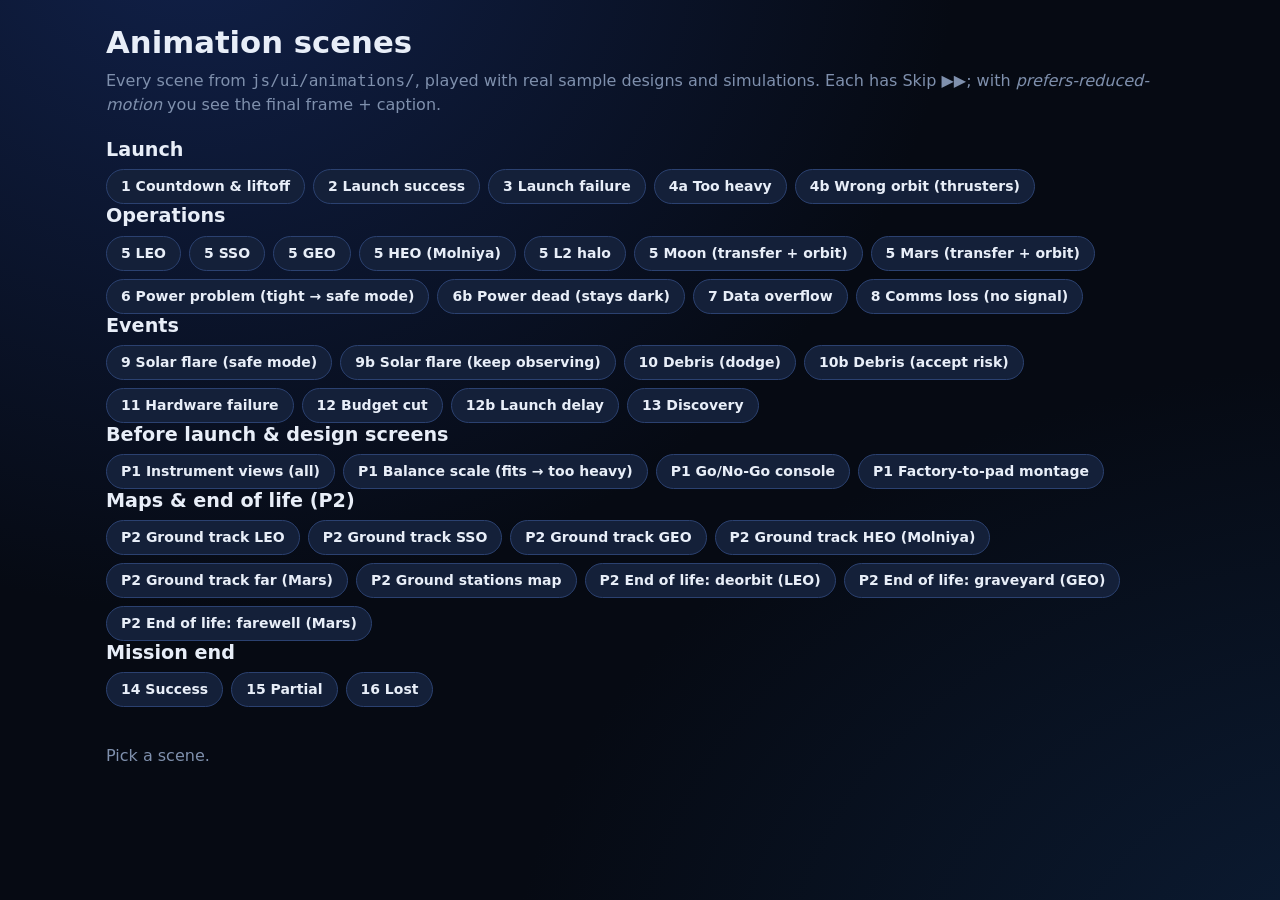
==== animations.html @ 1d35eaa7 "Initial commit: Mission Control — space mission design game Co-Authored-By: Claude Opus 5.5 (1M cont" ====
<!doctype html>
<html lang="en">
<head>
  <meta charset="utf-8">
  <meta name="viewport" content="width=device-width, initial-scale=1">
  <title>Animation Scenes</title>
  <meta name="description" content="Debug page: play every Mission Control animation scene in isolation.">
  <link rel="stylesheet" href="css/main.css">
  <link rel="stylesheet" href="css/components.css">
  <link rel="stylesheet" href="css/animations.css">
  <!-- modulepreload:start (all JS modules — parallel fetch; keep in sync when adding modules) -->
  <link rel="modulepreload" href="js/data/bundles.js">
  <link rel="modulepreload" href="js/data/components.js">
  <link rel="modulepreload" href="js/data/events.js">
  <link rel="modulepreload" href="js/data/glossary.js">
  <link rel="modulepreload" href="js/data/groundStations.js">
  <link rel="modulepreload" href="js/data/instruments.js">
  <link rel="modulepreload" href="js/data/launchers.js">
  <link rel="modulepreload" href="js/data/orbits.js">
  <link rel="modulepreload" href="js/data/realMissions.js">
  <link rel="modulepreload" href="js/data/roles.js">
  <link rel="modulepreload" href="js/data/scenarios.js">
  <link rel="modulepreload" href="js/engine/achievements.js">
  <link rel="modulepreload" href="js/engine/advisor.js">
  <link rel="modulepreload" href="js/engine/attempt.js">
  <link rel="modulepreload" href="js/engine/costs.js">
  <link rel="modulepreload" href="js/engine/explain.js">
  <link rel="modulepreload" href="js/engine/goals.js">
  <link rel="modulepreload" href="js/engine/matching.js">
  <link rel="modulepreload" href="js/engine/objectives.js">
  <link rel="modulepreload" href="js/engine/outcome.js">
  <link rel="modulepreload" href="js/engine/resources.js">
  <link rel="modulepreload" href="js/engine/roleGoals.js">
  <link rel="modulepreload" href="js/engine/scoring.js">
  <link rel="modulepreload" href="js/engine/simulation.js">
  <link rel="modulepreload" href="js/engine/validation.js">
  <link rel="modulepreload" href="js/main.js">
  <link rel="modulepreload" href="js/state/actions.js">
  <link rel="modulepreload" href="js/state/initialState.js">
  <link rel="modulepreload" href="js/state/reducer.js">
  <link rel="modulepreload" href="js/state/store.js">
  <link rel="modulepreload" href="js/ui/animations/balanceScale.js">
  <link rel="modulepreload" href="js/ui/animations/cardFlip.js">
  <link rel="modulepreload" href="js/ui/animations/core.js">
  <link rel="modulepreload" href="js/ui/animations/countdown.js">
  <link rel="modulepreload" href="js/ui/animations/debris.js">
  <link rel="modulepreload" href="js/ui/animations/discovery.js">
  <link rel="modulepreload" href="js/ui/animations/endOfLife.js">
  <link rel="modulepreload" href="js/ui/animations/goConsole.js">
  <link rel="modulepreload" href="js/ui/animations/groundTrack.js">
  <link rel="modulepreload" href="js/ui/animations/hardwareFailure.js">
  <link rel="modulepreload" href="js/ui/animations/index.js">
  <link rel="modulepreload" href="js/ui/animations/instrumentView.js">
  <link rel="modulepreload" href="js/ui/animations/launchFailure.js">
  <link rel="modulepreload" href="js/ui/animations/launchSuccess.js">
  <link rel="modulepreload" href="js/ui/animations/missionLost.js">
  <link rel="modulepreload" href="js/ui/animations/missionPartial.js">
  <link rel="modulepreload" href="js/ui/animations/missionSuccess.js">
  <link rel="modulepreload" href="js/ui/animations/montage.js">
  <link rel="modulepreload" href="js/ui/animations/orbitView.js">
  <link rel="modulepreload" href="js/ui/animations/patch.js">
  <link rel="modulepreload" href="js/ui/animations/solarFlare.js">
  <link rel="modulepreload" href="js/ui/animations/tooHeavy.js">
  <link rel="modulepreload" href="js/ui/card.js">
  <link rel="modulepreload" href="js/ui/dom.js">
  <link rel="modulepreload" href="js/ui/gallery.js">
  <link rel="modulepreload" href="js/ui/goalStrip.js">
  <link rel="modulepreload" href="js/ui/router.js">
  <link rel="modulepreload" href="js/ui/satellite.js">
  <link rel="modulepreload" href="js/ui/screens/brains.js">
  <link rel="modulepreload" href="js/ui/screens/common.js">
  <link rel="modulepreload" href="js/ui/screens/comms.js">
  <link rel="modulepreload" href="js/ui/screens/finalCheck.js">
  <link rel="modulepreload" href="js/ui/screens/operations.js">
  <link rel="modulepreload" href="js/ui/screens/orbit.js">
  <link rel="modulepreload" href="js/ui/screens/pickMission.js">
  <link rel="modulepreload" href="js/ui/screens/power.js">
  <link rel="modulepreload" href="js/ui/screens/results.js">
  <link rel="modulepreload" href="js/ui/screens/rocket.js">
  <link rel="modulepreload" href="js/ui/screens/science.js">
  <link rel="modulepreload" href="js/ui/screens/size.js">
  <link rel="modulepreload" href="js/ui/screens/start.js">
  <link rel="modulepreload" href="js/ui/sidebar.js">
  <link rel="modulepreload" href="js/ui/sound.js">
  <link rel="modulepreload" href="js/ui/steps.js">
  <link rel="modulepreload" href="js/ui/storage.js">
  <link rel="modulepreload" href="js/ui/tooltip.js">
  <link rel="modulepreload" href="js/ui/view.js">
  <link rel="modulepreload" href="js/utils/format.js">
  <link rel="modulepreload" href="js/utils/random.js">
  <link rel="modulepreload" href="js/utils/share.js">
  <!-- modulepreload:end -->
</head>
<body data-screen="animations">
  <div class="anim-debug">
    <header>
      <h1>Animation scenes</h1>
      <p class="muted">Every scene from <code>js/ui/animations/</code>, played with real sample designs and simulations. Each has Skip ▶▶; with <em>prefers-reduced-motion</em> you see the final frame + caption.</p>
    </header>
    <div id="groups"></div>
    <div id="stage"></div>
    <p id="status" class="muted" aria-live="polite">Pick a scene.</p>
  </div>

  <script type="module">
    import { h } from './js/ui/dom.js';
    import { createInitialState } from './js/state/initialState.js';
    import { reducer } from './js/state/reducer.js';
    import * as A from './js/state/actions.js';
    import { runSimulation } from './js/engine/simulation.js';
    import { describeOutcome } from './js/engine/outcome.js';
    import * as S from './js/ui/animations/index.js';
    import { getLauncher } from './js/data/launchers.js';

    // ── Sample designs (built with real actions so the reducer/bundles run)
    const design = (scenario, structure, instruments, orbit, launcher, ground, extra = []) => {
      let st = reducer(createInitialState(), A.setDifficulty('easy'));
      st = [A.selectScenario(scenario), A.selectComponent('structure', structure), A.selectPowerPack('small'),
        A.selectComponent('comms', 'com_xband'), A.selectGround(ground), A.selectOrbit(orbit), A.selectLauncher(launcher),
        ...instruments.map(A.addInstrument), ...extra].reduce(reducer, st);
      return st;
    };
    const wildfire = design('wildfire', 'str_compact', ['ins_thermal', 'ins_camera'], 'sso', 'lv_sparrow', 'gs_global');
    const overflow = design('wildfire', 'str_compact', ['ins_thermal', 'ins_camera', 'ins_hires'], 'sso', 'lv_sparrow', 'gs_single', [A.selectPowerPack('medium')]);
    const powerTight = design('wildfire', 'str_compact', ['ins_thermal', 'ins_camera', 'ins_hires'], 'sso', 'lv_sparrow', 'gs_global');
    const powerDead = design('wildfire', 'str_compact', ['ins_thermal', 'ins_camera', 'ins_sar'], 'sso', 'lv_kestrel', 'gs_global');
    const marsBad = design('mars_orbiter', 'str_honeycomb', ['ins_spectrometer'], 'mars', 'lv_leviathan', 'gs_dsn', [A.selectPowerPack('large')]);
    const marsGood = design('mars_orbiter', 'str_honeycomb', ['ins_spectrometer', 'ins_camera'], 'mars', 'lv_leviathan', 'gs_dsn', [A.selectPowerPack('large'), A.selectComponent('comms', 'com_hga')]);
    const lunar = design('lunar_relay', 'str_honeycomb', ['ins_relay'], 'lunar', 'lv_kestrel', 'gs_dsn', [A.selectPowerPack('medium'), A.selectComponent('comms', 'com_hga')]);
    const orbitDesign = (o, l = 'lv_leviathan', g = 'gs_dsn') => design('sandbox', 'str_honeycomb', ['ins_camera'], o, l, g, [A.selectPowerPack('medium'), A.selectComponent('comms', 'com_hga')]);

    const simOf = (st, want = () => true) => { for (let sd = 1; sd < 3000; sd++) { const r = runSimulation(st, sd, [], { autoChoice: 0 }); if (want(r)) return r; } return runSimulation(st, 1, [], { autoChoice: 0 }); };
    const heavy = reducer(wildfire, A.selectLauncher('lv_rideshare'));
    const heavySim = simOf(heavy, (r) => r.outcome === 'too_heavy');
    const failSim = simOf(wildfire, (r) => r.outcome === 'launch_failure');
    const stage = document.getElementById('stage');
    const status = document.getElementById('status');
    const launcherOf = (st) => getLauncher(st.design.launcherId);
    const orbitScene = (st, label) => async () => {
      const sim = simOf(st, (r) => r.reachedOrbit);
      stage.__orbitView = null;
      await S.orbitView(stage, { state: st, sim, toMonth: Math.min(sim.summary.monthsOperated, 18) });
      return label;
    };
    const ev = (scene, extra = {}) => async () => {
      await S.orbitView(stage, { state: wildfire, sim: simOf(wildfire, (r) => r.reachedOrbit), toMonth: 0 });
      const v = S.getOrbitView(stage);
      const p = v.satPos();
      await scene(v.overlay, { x: p.x, y: p.y, state: wildfire, phase: 'intro', ...extra });
      await scene(v.overlay, { x: p.x, y: p.y, state: wildfire, phase: 'outcome', choiceIndex: extra.choiceIndex ?? 0, caption: extra.caption ?? 'Outcome caption from the chosen option.', ...extra });
    };

    const GROUPS = {
      'Launch': {
        '1 Countdown & liftoff': () => S.countdown(stage, { launcher: launcherOf(wildfire), caption: 'Liftoff!', hold: true }),
        '2 Launch success': () => S.launchSuccess(stage, { state: wildfire, caption: '✓ In orbit! The Small rocket delivered your satellite.' }),
        '3 Launch failure': () => S.launchFailure(stage, { launcher: launcherOf(wildfire), caption: describeOutcome(wildfire, failSim).caption, hold: [{ label: '🔁 Try again', value: 'retry' }, { label: 'See results', value: 'results', primary: false }] }),
        '4a Too heavy': () => S.tooHeavy(stage, { launcher: launcherOf(heavy), reason: 'too_heavy', caption: describeOutcome(heavy, heavySim).caption }),
        '4b Wrong orbit (thrusters)': () => S.tooHeavy(stage, { launcher: launcherOf(lunar), reason: 'wrong_orbit', caption: 'Your thrusters could only push 150 m/s, but around the Moon needs 1,000 m/s.' }),
      },
      'Operations': {
        '5 LEO': orbitScene(orbitDesign('leo', 'lv_sparrow', 'gs_global')),
        '5 SSO': orbitScene(wildfire),
        '5 GEO': orbitScene(orbitDesign('geo', 'lv_kestrel', 'gs_single')),
        '5 HEO (Molniya)': orbitScene(orbitDesign('heo', 'lv_kestrel', 'gs_single')),
        '5 L2 halo': orbitScene(orbitDesign('l2')),
        '5 Moon (transfer + orbit)': orbitScene(lunar),
        '5 Mars (transfer + orbit)': orbitScene(marsGood),
        '6 Power problem (tight → safe mode)': orbitScene(powerTight),
        '6b Power dead (stays dark)': async () => { const sim = simOf(powerDead, (r) => r.reachedOrbit); stage.__orbitView = null; await S.orbitView(stage, { state: powerDead, sim, toMonth: 1 }); },
        '7 Data overflow': orbitScene(overflow),
        '8 Comms loss (no signal)': async () => { const sim = simOf(marsBad, (r) => r.reachedOrbit); stage.__orbitView = null; await S.orbitView(stage, { state: marsBad, sim, toMonth: 1 }); },
      },
      'Events': {
        '9 Solar flare (safe mode)': ev(S.solarFlare, { choiceIndex: 0 }),
        '9b Solar flare (keep observing)': ev(S.solarFlare, { choiceIndex: 1 }),
        '10 Debris (dodge)': ev(S.debris, { choiceIndex: 0 }),
        '10b Debris (accept risk)': ev(S.debris, { choiceIndex: 1 }),
        '11 Hardware failure': ev(S.hardwareFailure, { itemId: 'ins_thermal', choiceIndex: 0 }),
        '12 Budget cut': ev(S.EVENT_SCENES.budget_cut, { front: 'The agency cut your budget.', back: '−10% science' }),
        '12b Launch delay': ev(S.EVENT_SCENES.launch_delay, { front: 'A sensor shows a strange reading.', back: '+3 mo delay · +$5M cost' }),
        '13 Discovery': ev(S.discovery, { bonus: '+25% science' }),
      },
      'Before launch & design screens': {
        'P1 Instrument views (all)': async () => {
          for (const id of ['ins_cubecam', 'ins_camera', 'ins_hires', 'ins_thermal', 'ins_sar', 'ins_spectrometer', 'ins_gamma', 'ins_magnetometer', 'ins_uv_telescope', 'ins_ir_telescope', 'ins_relay']) {
            await S.instrumentView(stage, { instrumentId: id, label: id });
          }
        },
        'P1 Balance scale (fits → too heavy)': async () => {
          await S.balanceScale(stage, { massKg: 188, capacityKg: 400, fromAngle: 0, rocketName: 'Small rocket' });
          await S.balanceScale(stage, { massKg: 188, capacityKg: 20, fromAngle: -9, rocketName: 'Ride-share seat' });
        },
        'P1 Go/No-Go console': () => S.goConsole(stage, { roles: [
          { icon: '★', name: 'Mission Director', who: 'Ada', vote: 'go' }, { icon: '⚙', name: 'Systems Engineer', who: 'Ben', vote: 'go' },
          { icon: '✦', name: 'Lead Scientist', who: 'Cy', vote: 'nogo', reason: 'Not enough science' }, { icon: '↗', name: 'Flight Dynamics', who: 'Dee', vote: 'go' }], caption: 'Not everyone agreed — the majority said GO.' }),
        'P1 Factory-to-pad montage': () => S.montage(stage, { state: wildfire, devMonths: 20 }),
      },
      'Maps & end of life (P2)': {
        'P2 Ground track LEO': () => S.groundTrack(stage, { orbitId: 'leo' }),
        'P2 Ground track SSO': () => S.groundTrack(stage, { orbitId: 'sso' }),
        'P2 Ground track GEO': () => S.groundTrack(stage, { orbitId: 'geo', groundId: 'gs_single' }),
        'P2 Ground track HEO (Molniya)': () => S.groundTrack(stage, { orbitId: 'heo' }),
        'P2 Ground track far (Mars)': () => S.groundTrack(stage, { orbitId: 'mars' }),
        'P2 Ground stations map': () => S.groundTrack(stage, { orbitId: 'sso', groundId: 'gs_global', mode: 'stations' }),
        'P2 End of life: deorbit (LEO)': () => S.endOfLife(stage, { orbitId: 'leo' }),
        'P2 End of life: graveyard (GEO)': () => S.endOfLife(stage, { orbitId: 'geo' }),
        'P2 End of life: farewell (Mars)': () => S.endOfLife(stage, { orbitId: 'mars' }),
      },
      'Mission end': {
        '14 Success': () => S.missionSuccess(stage, { name: 'Wildfire Watch', team: 'Team Rocket', orbitId: 'sso', grade: 'A', caption: 'Mission accomplished! Every goal was met.' }),
        '15 Partial': () => S.missionPartial(stage, { name: 'Red Planet Orbiter', team: 'Solo', orbitId: 'mars', grade: 'C', missed: ['Science target', 'On budget'], caption: 'Your satellite worked, but missed: science target, on budget.' }),
        '16 Lost': () => S.missionLost(stage, { state: marsBad, cause: 'comms', caption: describeOutcome(marsBad, simOf(marsBad, (r) => r.outcome === 'lost')).caption, tip: 'Far from Earth, use the big dish antenna and the giant deep-space dishes.' }),
      },
    };

    const run = async (name, fn) => {
      status.textContent = `Playing: ${name}…`;
      const v = await fn();
      status.textContent = `Done: ${name}${typeof v === 'string' && v !== 'done' ? ` (${v})` : ''}`;
    };
    document.getElementById('groups').replaceChildren(...Object.entries(GROUPS).map(([g, scenes]) => h('section', {}, [
      h('h2', {}, g),
      h('div', { class: 'anim-debug-buttons' }, Object.entries(scenes).map(([name, fn]) => h('button', { class: 'btn btn-small', type: 'button', 'data-demo': name, onClick: () => run(name, fn) }, name))),
    ])));
    window.__DEMOS = Object.assign({}, ...Object.values(GROUPS));
    window.__runDemo = (name) => run(name, window.__DEMOS[name]);
  </script>
</body>
</html>
---- css/main.css ----
/* Variables, base typography, page layout and theme.
   Colour has meaning only: green OK, amber tight, red over; one accent (blue) for selection. */

:root {
  color-scheme: dark;
  --bg: #060a13;
  --bg-2: #0b1220;
  --panel: #0f182a;
  --panel-2: #142039;
  --line: #1c2a45;
  --line-strong: #2b4170;
  --text: #e8eef8;
  --text-2: #b9c6dc;
  --muted: #7f90ad;
  --accent: #4aa8ff;
  --accent-2: #8fd0ff;
  --accent-bg: #10264a;
  --ok: #3ddc84;
  --caution: #f5b83f;
  --danger: #ff5c5c;
  --focus: #ffd166;

  --radius: 16px;
  --radius-sm: 10px;
  --gap: 20px;
  --sidebar: 340px;
  --font: system-ui, -apple-system, "Segoe UI", Roboto, "Helvetica Neue", Arial, sans-serif;
  --mono: ui-monospace, SFMono-Regular, Menlo, Consolas, monospace; /* debug pages only */
}

* { box-sizing: border-box; }
html { font-size: 16px; }
@media (min-width: 1700px) { html { font-size: 17px; } } /* projector-friendly */

body {
  margin: 0;
  background:
    radial-gradient(ellipse at 15% -10%, #11214a 0%, transparent 50%),
    radial-gradient(ellipse at 110% 110%, #0c1d36 0%, transparent 45%),
    var(--bg);
  background-attachment: fixed;
  color: var(--text);
  font-family: var(--font);
  font-size: 1rem;
  line-height: 1.5;
  min-height: 100vh;
}

h1, h2, h3 { margin: 0 0 .5rem; line-height: 1.2; }
h1 { font-size: clamp(1.6rem, 2.4vw, 2rem); font-weight: 750; }   /* question: 28–32px */
h2 { font-size: 1.2rem; font-weight: 700; }
p { margin: .35rem 0; }
a { color: var(--accent-2); }

.muted { color: var(--muted); }
.small { font-size: .875rem; }
.ok-text { color: var(--ok); }
.error-text { color: var(--danger); }

:focus-visible { outline: 3px solid var(--focus); outline-offset: 2px; border-radius: 6px; }

/* ── Top bar ─────────────────────────────────────────────── */
.topbar {
  display: flex; align-items: center; justify-content: space-between; gap: var(--gap);
  padding: 10px 24px;
  border-bottom: 1px solid var(--line);
}
.brand { display: flex; align-items: center; gap: 10px; background: none; border: 0; color: var(--text); cursor: pointer; font: inherit; padding: 4px; }
.brand-name { font-weight: 800; letter-spacing: .14em; text-transform: uppercase; font-size: .95rem; }
.header-actions { display: flex; align-items: center; gap: 12px; }

/* ── Goal strip + step list ──────────────────────────────── */
.goal-strip, .step-list { max-width: 1440px; margin: 0 auto; padding: 0 24px; }
.goal-strip { padding-top: 16px; }
body.no-chrome .goal-strip, body.no-chrome .step-list { display: none; }

/* ── Layout ──────────────────────────────────────────────── */
.layout {
  display: grid;
  grid-template-columns: minmax(0, 1fr) var(--sidebar);
  gap: calc(var(--gap) * 1.5);
  padding: var(--gap) 24px 60px;
  max-width: 1440px;
  margin: 0 auto;
}
.main { min-width: 0; }
.sidebar { position: sticky; top: 16px; align-self: start; display: flex; flex-direction: column; gap: 14px; }
body.no-sidebar .layout { grid-template-columns: minmax(0, 1fr); }
body.no-sidebar .sidebar { display: none; }

@media (max-width: 1000px) {
  .layout { grid-template-columns: minmax(0, 1fr); padding: 12px 16px 60px; }
  .sidebar { position: static; order: -1; }
  .goal-strip, .step-list { padding: 0 16px; }
  .topbar { padding: 10px 16px; }
}

.screen { display: flex; flex-direction: column; gap: 18px; }
---- css/components.css ----
/* Components: buttons, choice cards, meters, goal strip, steps, sidebar gauges, advisor,
   satellite SVG, popovers, modals, final check, operations/results. */

/* ── Buttons & inputs ────────────────────────────────────── */
.btn {
  font: inherit; font-weight: 600; color: var(--text);
  background: var(--panel-2); border: 1px solid var(--line-strong); border-radius: 999px;
  padding: 9px 18px; cursor: pointer; transition: background .15s, border-color .15s, transform .1s;
}
.btn:hover:not(:disabled) { background: #1b2b4c; border-color: var(--accent); }
.btn:active:not(:disabled) { transform: translateY(1px); }
.btn:disabled { opacity: .4; cursor: not-allowed; }
.btn-primary { background: var(--accent); border-color: var(--accent); color: #04142a; }
.btn-primary:hover:not(:disabled) { background: var(--accent-2); }
.btn-ghost { background: transparent; border-color: transparent; color: var(--text-2); }
.btn-ghost:hover:not(:disabled) { background: var(--panel-2); }
.btn-big { font-size: 1.1rem; padding: 14px 28px; }
.btn-small { font-size: .875rem; padding: 6px 14px; }
.btn-active { border-color: var(--accent); background: var(--accent-bg); }
.btn-go { background: var(--ok); color: #03140a; border-color: var(--ok); }
.btn-nogo { background: var(--danger); color: #1a0303; border-color: var(--danger); }
.btn-launch {
  font: inherit; font-size: 1.6rem; font-weight: 800; letter-spacing: .06em;
  padding: 18px 56px; border-radius: 999px; border: 0; cursor: pointer;
  color: #1b0d00; background: linear-gradient(180deg, #ffd166, #ff9f43);
  box-shadow: 0 8px 30px rgba(255, 159, 67, .35);
}
.btn-launch:disabled { filter: grayscale(1); opacity: .45; cursor: not-allowed; box-shadow: none; }
.button-row { display: flex; gap: 10px; flex-wrap: wrap; align-items: center; }
.pill { font-size: .8rem; padding: 3px 10px; border-radius: 999px; background: var(--panel-2); color: var(--text-2); }

.input {
  font: inherit; color: var(--text); background: var(--bg-2);
  border: 1px solid var(--line-strong); border-radius: var(--radius-sm); padding: 9px 12px;
}

.segmented { display: inline-flex; background: var(--panel); border-radius: 999px; padding: 4px; gap: 4px; }
.seg { position: relative; cursor: pointer; }
.seg input { position: absolute; opacity: 0; inset: 0; cursor: pointer; }
.seg span { display: block; padding: 8px 20px; border-radius: 999px; color: var(--text-2); font-weight: 600; }
.seg.active span { background: var(--accent); color: #04142a; }
.seg input:focus-visible + span { outline: 3px solid var(--focus); }

.panel { background: var(--panel); border-radius: var(--radius); padding: 20px; }

/* ── Question header ─────────────────────────────────────── */
.question-phase { color: var(--muted); font-size: .85rem; text-transform: uppercase; letter-spacing: .08em; margin-bottom: 4px; }
.owner-badge { display: inline-block; margin-top: 6px; padding: 6px 14px; border-radius: 999px; background: #2a2410; color: var(--focus); font-size: .95rem; }
.step-hint { color: var(--text-2); margin: 0; max-width: 70ch; }
.subq { display: flex; align-items: baseline; gap: 12px; flex-wrap: wrap; margin-top: 8px; }
.subq h2 { margin: 0; font-size: 1.3rem; }
.subq-real { color: var(--muted); font-size: .85rem; }

/* ── Choice cards ────────────────────────────────────────── */
.choices { display: grid; grid-template-columns: repeat(auto-fill, minmax(250px, 1fr)); gap: 16px; }
.choices-wide { grid-template-columns: repeat(auto-fill, minmax(280px, 1fr)); }
.choice {
  position: relative; display: flex; flex-direction: column; gap: 10px;
  background: var(--panel); border: 2px solid transparent; border-radius: var(--radius);
  padding: 18px; cursor: pointer;
  transition: border-color .15s, transform .15s, background .15s, box-shadow .15s;
}
.choice:hover { background: #13203a; transform: perspective(800px) rotateX(var(--ty, 0deg)) rotateY(var(--tx, 0deg)) translateY(-2px); }
.choice.selected { border-color: var(--accent); background: var(--accent-bg); box-shadow: 0 0 0 4px rgba(74, 168, 255, .12); }
.choice.disabled { cursor: not-allowed; opacity: .5; transform: none; background: var(--panel); }
.choice.warn { border-color: rgba(255, 92, 92, .6); }
.choice-art { margin: -4px -4px 0; }
.choice-art svg { width: 100%; height: auto; max-height: 130px; display: block; }
.choice-head { display: flex; align-items: flex-start; gap: 12px; }
.choice-icon { font-size: 2rem; line-height: 1; }
.choice-titles { flex: 1; min-width: 0; }
.choice-title { font-size: 1.25rem; font-weight: 700; line-height: 1.25; }
.choice-real { color: var(--muted); font-size: .8rem; margin-top: 2px; }
.choice-check { width: 28px; height: 28px; border-radius: 50%; background: var(--accent); color: #04142a; display: grid; place-items: center; font-weight: 800; flex: none; }
.choice-one { margin: 0; color: var(--text-2); font-size: 1rem; }
.choice-foot { display: flex; justify-content: space-between; align-items: flex-start; gap: 8px; margin-top: auto; }
.choice-details summary { cursor: pointer; color: var(--muted); font-size: .85rem; list-style: none; }
.choice-details summary::before { content: "▸ "; }
.choice-details[open] summary::before { content: "▾ "; }
.choice-details dl { margin: 6px 0 0; font-size: .85rem; display: grid; gap: 2px; }
.choice-details dl div { display: flex; justify-content: space-between; gap: 12px; }
.choice-details dt { color: var(--muted); }
.choice-details dd { margin: 0; text-align: right; }
.delta { font-size: .8rem; color: var(--accent-2); opacity: 0; transition: opacity .15s; min-height: 1.2em; }
.choice:hover .delta, .choice:focus-within .delta, .choice:focus .delta { opacity: 1; }

.meters { display: flex; flex-direction: column; gap: 3px; }
.meter { display: flex; justify-content: space-between; align-items: center; font-size: .9rem; }
.meter-label { color: var(--text-2); }
.meter-dots { letter-spacing: 2px; font-size: .95rem; }
.meter-dots .off { opacity: .2; filter: grayscale(1); }

.badges { display: flex; gap: 6px; flex-wrap: wrap; }
.badge { font-size: .75rem; font-weight: 700; padding: 3px 10px; border-radius: 999px; background: var(--panel-2); color: var(--text-2); }
.badge-neededforyourgoal, .badge-recommended, .badge-starthere, .badge-suitsyourorbit { background: #0f2e1f; color: var(--ok); }
.badge-advanced, .badge-deepspace { background: #24173a; color: #d7a6ff; }
.badge-toosmall, .badge-cantreach { background: #2c0f13; color: var(--danger); }
.badge-cubesat { background: #0f2633; color: var(--accent-2); }

.mini-options { display: flex; gap: 6px; }
.mini { font: inherit; font-weight: 700; padding: 6px 14px; border-radius: 999px; border: 1px solid var(--line-strong); background: transparent; color: var(--text-2); cursor: pointer; }
.mini.active { background: var(--accent); color: #04142a; border-color: var(--accent); }
.mission-meta { display: flex; justify-content: space-between; color: var(--text-2); }
.stars { color: var(--focus); letter-spacing: 2px; }
.group { display: flex; flex-direction: column; gap: 12px; }
.group-title { font-size: 1rem; color: var(--muted); font-weight: 600; cursor: default; }
details.group > summary { cursor: pointer; }

.brief { display: flex; gap: 16px; align-items: flex-start; background: var(--panel); border-radius: var(--radius); padding: 20px; }
.brief-icon { font-size: 2.5rem; }
.brief-text { font-size: 1.1rem; margin-top: 0; }

.weigh-in { display: flex; gap: 16px; align-items: center; background: var(--panel); border-radius: var(--radius); padding: 16px 20px; }
.weigh-icon { font-size: 2rem; }
.weigh-big { font-size: 1.3rem; font-weight: 700; }

/* ── Goal strip ──────────────────────────────────────────── */
.goal-strip > * { margin: 0; }
.goal-strip { display: flex; align-items: center; justify-content: space-between; gap: 16px; flex-wrap: wrap; }
.goal-main { display: flex; align-items: center; gap: 14px; }
.goal-icon { font-size: 2.2rem; }
.goal-label { color: var(--muted); font-size: .8rem; text-transform: uppercase; letter-spacing: .08em; }
.goal-text { font-size: 1.15rem; font-weight: 650; }
.goal-empty { color: var(--muted); padding: 6px 0; }
.goal-chips { list-style: none; display: flex; flex-wrap: wrap; gap: 8px; padding: 0; margin: 0; }
.chip { padding: 6px 14px; border-radius: 999px; background: var(--panel); font-weight: 600; font-size: .95rem; cursor: help; }
.chip-ok { background: #0f2e1f; color: var(--ok); }
.chip-bad { background: #2c0f13; color: var(--danger); }
.chip-todo { color: var(--text-2); }
.chip.pop { animation: pop .45s ease-out; }
@keyframes pop { 0% { transform: scale(1); } 40% { transform: scale(1.18); } 100% { transform: scale(1); } }

/* ── Step list ───────────────────────────────────────────── */
.steps { list-style: none; display: flex; flex-wrap: wrap; gap: 4px; padding: 14px 0 0; margin: 0; }
.step button {
  font: inherit; font-size: .9rem; color: var(--muted); background: transparent; border: 0;
  padding: 6px 12px; border-radius: 999px; cursor: pointer;
}
.step button:hover:not(:disabled) { background: var(--panel); color: var(--text); }
.step button:disabled { opacity: .35; cursor: not-allowed; }
.step.done button { color: var(--text-2); }
.step.done .step-mark { color: var(--ok); }
.step.current button { background: var(--accent); color: #04142a; font-weight: 700; }

.nav-bar { display: flex; justify-content: space-between; align-items: center; gap: 12px; margin-top: 28px; }

/* ── Sidebar: satellite, advisor, gauges, details ────────── */
.sat-frame { background: radial-gradient(circle at 50% 40%, #13254a 0%, var(--panel) 70%); border-radius: var(--radius); padding: 8px 8px 10px; text-align: center; }
.sat-caption { color: var(--muted); font-size: .8rem; }
.satellite { width: 100%; height: auto; max-height: 220px; display: block; }
.sat-body { fill: #c9a227; stroke: #8a6d12; stroke-width: 1; }
.sat-foil { fill: none; stroke: #e8c766; stroke-width: .6; stroke-dasharray: 3 2; }
.sat-unit { stroke: #8a6d12; stroke-width: 1; }
.sat-ghost { fill: none; stroke: var(--line-strong); stroke-width: 2; stroke-dasharray: 5 4; }
.sat-ghost-text { fill: var(--muted); font-size: 24px; font-family: var(--font); }
.sat-cells { fill: #1d4fa0; stroke: #8fc1ff; stroke-width: .8; }
.sat-cells-line { stroke: #6fa4e8; stroke-width: .5; }
.sat-boom { stroke: #9aa7bd; stroke-width: 1.5; }
.sat-box { fill: #8d98ab; stroke: #c3cbd8; stroke-width: .6; }
.sat-rtg { fill: #555e6e; stroke: #9aa7bd; }
.sat-fin { stroke: #9aa7bd; stroke-width: 1.5; }
.sat-dish { fill: #dfe6f0; stroke: #9aa7bd; stroke-width: 1; }
.sat-feed { stroke: #9aa7bd; stroke-width: 1; }
.sat-patch { fill: #dfe6f0; }
.sat-nozzle { fill: #6b7385; stroke: #aab3c2; stroke-width: .6; }
.sat-lens { fill: #0a1830; stroke: #8fd0ff; stroke-width: 1; }
.sat-lens-hot { fill: #3a0a0a; stroke: #ff7b54; stroke-width: 1.2; }
.sat-tube { fill: #d7dde7; stroke: #8d98ab; }
.sat-uv { fill: #b18cff; }
.sat-mirror { fill: #e8c766; stroke: #fff2bf; }
.sat-shield { fill: #b08bd9; opacity: .8; }
.sat-radar { fill: #2d3646; stroke: #8d98ab; }
.sat-rainbow { fill: #ff7bd5; }
.sat-gamma { fill: #f5d33f; }
.satellite .snap { animation: snap .7s ease-out; transform-box: fill-box; transform-origin: center; }
@keyframes snap {
  0% { opacity: 0; transform: scale(.6); filter: drop-shadow(0 0 0 #8fd0ff); }
  50% { opacity: 1; transform: scale(1.06); filter: drop-shadow(0 0 8px #8fd0ff); }
  100% { transform: scale(1); filter: drop-shadow(0 0 0 transparent); }
}

.advisor { display: flex; gap: 12px; padding: 14px 16px; border-radius: var(--radius); background: var(--panel); border-left: 5px solid var(--ok); }
.advisor-tight { border-left-color: var(--caution); }
.advisor-bad { border-left-color: var(--danger); background: #1d0f16; }
.advisor-avatar { font-size: 2rem; line-height: 1; }
.advisor-name { font-size: .75rem; text-transform: uppercase; letter-spacing: .08em; color: var(--muted); }
.advisor-text { margin: 2px 0 8px; font-size: 1rem; }
.advisor.slide { animation: slidein .35s ease-out; }
@keyframes slidein { from { opacity: 0; transform: translateX(16px); } to { opacity: 1; transform: none; } }

.gauges { display: flex; flex-direction: column; gap: 12px; background: var(--panel); border-radius: var(--radius); padding: 16px; }
.gauge-head { display: flex; justify-content: space-between; font-weight: 650; }
.gauge-word { font-size: .85rem; padding: 1px 10px; border-radius: 999px; background: var(--panel-2); color: var(--muted); }
.gauge-ok .gauge-word { background: #0f2e1f; color: var(--ok); }
.gauge-caution .gauge-word { background: #2a2210; color: var(--caution); }
.gauge-over .gauge-word, .gauge-blocked .gauge-word { background: #2c0f13; color: var(--danger); }
.gauge-bar { height: 12px; border-radius: 999px; background: var(--bg-2); overflow: hidden; margin: 6px 0 4px; }
.gauge-fill { height: 100%; width: 0; border-radius: 999px; background: #33476e; transition: width .5s cubic-bezier(.2,.8,.2,1), background .3s; }
.gauge-ok .gauge-fill { background: var(--ok); }
.gauge-caution .gauge-fill { background: var(--caution); }
.gauge-over .gauge-fill, .gauge-blocked .gauge-fill { background: var(--danger); width: 100% !important; }
.gauge-text { color: var(--muted); font-size: .85rem; }
.gauge.shake { animation: shake .5s; }
@keyframes shake { 0%, 100% { transform: none; } 20% { transform: translateX(-6px); } 40% { transform: translateX(6px); } 60% { transform: translateX(-4px); } 80% { transform: translateX(3px); } }

.drawer { background: var(--panel); border-radius: var(--radius); padding: 12px 16px; }
.drawer summary { cursor: pointer; font-weight: 650; color: var(--text-2); }
.details-list { display: grid; grid-template-columns: auto 1fr; gap: 6px 12px; margin: 10px 0 0; font-size: .9rem; }
.details-list dt { color: var(--muted); }
.details-list dd { margin: 0; text-align: right; }
.st-ok { color: var(--ok); } .st-caution { color: var(--caution); } .st-over, .st-blocked { color: var(--danger); }

/* ── Why buttons, glossary terms, popover ────────────────── */
.why-btn {
  font: inherit; font-size: .8rem; font-weight: 600; color: var(--accent-2);
  background: transparent; border: 1px solid #23456f; border-radius: 999px; padding: 3px 12px; cursor: pointer; white-space: nowrap;
}
.why-btn:hover { background: #12294a; }
.term { font: inherit; color: inherit; background: none; border: none; padding: 0; cursor: help; text-decoration: underline dotted var(--accent-2); text-underline-offset: 3px; }
.popover { position: absolute; z-index: 100; background: #0b1424; border: 1px solid var(--accent); border-radius: var(--radius-sm); padding: 12px 14px; box-shadow: 0 10px 30px rgba(0,0,0,.6); font-size: .95rem; }
.popover-title { font-weight: 700; color: var(--accent-2); margin-bottom: 4px; }
.popover p { margin: 4px 0; color: var(--text-2); }

/* ── Start screen & modal ────────────────────────────────── */
.hero { position: relative; overflow: hidden; isolation: isolate; text-align: center; padding: 56px 16px 32px; display: flex; flex-direction: column; align-items: center; gap: 16px; border-radius: var(--radius); --mx: 0; --my: 0; }
.hero > *:not(.hero-sky):not(.hero-earth) { position: relative; z-index: 1; }
.hero-sky { position: absolute; inset: -20px; z-index: 0; }
.sky-layer { position: absolute; inset: 0; width: 100%; height: 100%; fill: #e8eef8; transition: transform .2s ease-out; }
.sky-layer.far { transform: translate(calc(var(--mx) * -8px), calc(var(--my) * -8px)); }
.sky-layer.mid { transform: translate(calc(var(--mx) * -18px), calc(var(--my) * -18px)); }
.sky-layer.near { transform: translate(calc(var(--mx) * -34px), calc(var(--my) * -34px)); }
.hero-earth { position: absolute; z-index: 0; width: 260px; height: 260px; right: -60px; bottom: -90px; opacity: .9; transform: translate(calc(var(--mx) * -12px), calc(var(--my) * -12px)); }
.he-ocean { fill: #1d63c2; }
.he-land { fill: #3f9a5a; animation: spin-land 24s linear infinite; }
@keyframes spin-land { from { transform: translateX(0); } to { transform: translateX(-200px); } }
.he-atmo { fill: none; stroke: #8fd0ff; stroke-width: 3; opacity: .5; }
.hero-title-wrap { position: relative; padding: 18px 0; }
.hero-orbit { position: absolute; left: 50%; top: 50%; width: min(860px, 120%); transform: translate(-50%, -50%); pointer-events: none; overflow: visible; }
.ho-ring { fill: none; stroke: rgba(143, 208, 255, .35); stroke-width: 1.5; stroke-dasharray: 5 6; }
.hero-title { font-size: clamp(2.4rem, 6vw, 4rem); letter-spacing: .04em; margin: 0; }
.hero-tagline { font-size: 1.3rem; color: var(--text-2); margin: 0; }
.hero-buttons { display: flex; gap: 12px; flex-wrap: wrap; justify-content: center; margin: 12px 0; }
.team-panel { max-width: 720px; margin: 0 auto; background: var(--panel); border-radius: var(--radius); padding: 24px; display: flex; flex-direction: column; gap: 12px; align-items: flex-start; }
.player-list { display: flex; flex-direction: column; gap: 8px; width: 100%; }
.player-row { display: grid; grid-template-columns: 1fr 1fr 44px; gap: 8px; }
.role-hints { margin: 4px 0; padding-left: 20px; color: var(--text-2); font-size: .9rem; }
.modal-backdrop { position: fixed; inset: 0; background: rgba(2, 5, 12, .75); display: grid; place-items: center; z-index: 50; padding: 16px; }
.modal { background: var(--panel); border-radius: var(--radius); padding: 28px; max-width: 480px; width: 100%; text-align: center; display: flex; flex-direction: column; gap: 10px; align-items: center; }
.modal-icon { font-size: 3rem; }
.modal-text { font-size: 1.1rem; color: var(--text-2); }
.slide-dots { display: flex; gap: 6px; }
.slide-dots span { width: 8px; height: 8px; border-radius: 50%; background: var(--line-strong); }
.slide-dots span.on { background: var(--accent); }

/* ── Final check ─────────────────────────────────────────── */
.final-grid { display: grid; grid-template-columns: repeat(auto-fit, minmax(300px, 1fr)); gap: 18px; }
.final-sat .satellite { max-height: 260px; }
.goal-list { list-style: none; padding: 0; margin: 12px 0 0; display: flex; flex-direction: column; gap: 6px; }
.goal-ok { color: var(--ok); } .goal-bad { color: var(--danger); } .goal-todo { color: var(--text-2); }
.report { list-style: none; padding: 0; margin: 0; display: flex; flex-direction: column; gap: 10px; }
.report li { display: grid; grid-template-columns: 24px 1fr; gap: 4px 10px; align-items: start; }
.report li .btn { grid-column: 2; justify-self: start; }
.report-bad .report-text { color: #ffb3b3; }
.report-tight .report-text { color: #ffe0a3; }
.report-ok { color: var(--ok); }
.kit-toggle { margin-top: 16px; padding-top: 14px; border-top: 1px solid var(--line); display: flex; flex-direction: column; gap: 8px; align-items: flex-start; }
.votes { display: grid; grid-template-columns: repeat(auto-fill, minmax(180px, 1fr)); gap: 12px; }
.vote { background: var(--panel-2); border-radius: var(--radius-sm); padding: 12px; display: flex; flex-direction: column; gap: 6px; }
.vote-go { box-shadow: inset 4px 0 0 var(--ok); } .vote-nogo { box-shadow: inset 4px 0 0 var(--danger); }
.vote-who { font-weight: 700; }
.launch-box { display: flex; flex-direction: column; align-items: center; gap: 10px; padding: 16px 0; text-align: center; }

/* ── Rocket art ──────────────────────────────────────────── */
.rocket-art .rk-body { fill: #e6ebf3; stroke: #9aa7bd; }
.rocket-art .rk-nose { fill: #ff7b54; }
.rocket-art .rk-stripe { fill: var(--accent); }
.rocket-art .rk-fin { fill: #ff7b54; }
.rocket-art .rk-booster { fill: #c9d1de; stroke: #9aa7bd; }
.rocket-art .rk-ground { stroke: var(--line-strong); stroke-width: 2; }
.rocket-art.wobble { animation: wobble 1s ease-in-out infinite; transform-origin: 50% 100%; }
@keyframes wobble { 0%, 100% { transform: rotate(0); } 25% { transform: rotate(-2.5deg); } 75% { transform: rotate(2.5deg); } }

/* ── Orbit diagrams ──────────────────────────────────────── */
.orbit-detail { display: grid; grid-template-columns: minmax(200px, 320px) 1fr; gap: 16px; align-items: center; }
@media (max-width: 700px) { .orbit-detail { grid-template-columns: 1fr; } }
.orbit-diagram { width: 100%; height: auto; background: #050913; border-radius: var(--radius-sm); }
.svg-earth { fill: #2a7de1; stroke: #7cc0ff; stroke-width: 1; }
.svg-mars { fill: #c1502e; stroke: #f08a5d; stroke-width: 1; }
.svg-moon { fill: #9aa3b2; stroke: #d0d6e0; stroke-width: 1; }
.svg-sun { fill: #ffcf4a; }
.svg-orbit { fill: none; stroke: var(--accent-2); stroke-width: 1.3; stroke-dasharray: 4 3; }
.svg-orbit.faint { stroke: #24395c; }
.svg-transfer { stroke: var(--muted); stroke-dasharray: 2 4; }
.svg-shadow { fill: rgba(0, 0, 0, .55); }
.svg-sunray { stroke: #ffcf4a; stroke-width: 1.5; }
.svg-sat { fill: var(--focus); }
.svg-label { fill: var(--muted); font-size: 9px; font-family: var(--font); }

/* ── Operations & results (until Phase 2/3 replace them) ── */
.bar { position: relative; height: 10px; background: var(--bg-2); border-radius: 999px; overflow: hidden; }
.bar-fill { height: 100%; background: var(--ok); border-radius: 999px; }
.ops-bar { margin: 6px 0 10px; }
.timeline { margin: 0; padding-left: 20px; display: flex; flex-direction: column; gap: 8px; }
.timeline li.log-failure::marker { color: var(--danger); }
.event-card { border: 2px solid var(--caution); background: #1e1a10; }
.event-when { font-size: .85rem; color: var(--caution); text-transform: uppercase; letter-spacing: .08em; }
.btn-choice { border-color: var(--caution); }
.lead { font-size: 1.1rem; color: var(--text-2); }
.card-grid { display: grid; grid-template-columns: repeat(auto-fill, minmax(260px, 1fr)); gap: 14px; }
.card { background: var(--panel-2); border-radius: var(--radius-sm); padding: 14px; display: flex; flex-direction: column; gap: 6px; }
.card-head { display: flex; justify-content: space-between; gap: 8px; }
.card-title { font-weight: 700; }
.card-subtitle { color: var(--muted); font-size: .85rem; }
.card-desc { color: var(--text-2); margin: 0; }
.tag { font-size: .8rem; padding: 2px 8px; border-radius: 999px; margin-left: 4px; background: var(--panel); }
.tag-ok { color: var(--ok); } .tag-plain { color: var(--muted); }
.summary-table { width: 100%; border-collapse: collapse; }
.summary-table th, .summary-table td { text-align: left; padding: 6px 8px; border-bottom: 1px solid var(--line); vertical-align: top; }
.summary-table th { color: var(--muted); font-weight: 500; }
.score-hero { display: flex; align-items: center; gap: 20px; }
.score-total { font-size: 3rem; font-weight: 800; }

@media (prefers-reduced-motion: reduce) {
  *, *::before, *::after { animation-duration: .001ms !important; animation-iteration-count: 1 !important; transition-duration: .001ms !important; }
}

/* ── Results (Phase 3) ───────────────────────────────────── */
.results-hero { display: grid; grid-template-columns: 150px auto 1fr; gap: 20px; align-items: center; background: var(--panel); border-radius: var(--radius); padding: 20px; }
.results-patch { width: 150px; height: 150px; }
.results-grade { font-size: 5rem; font-weight: 900; line-height: 1; width: 120px; height: 120px; display: grid; place-items: center; border-radius: 24px; border: 6px solid var(--ok); color: var(--ok); transform: rotate(-6deg); }
.outcome-partial .results-grade { border-color: var(--caution); color: var(--caution); }
.outcome-lost .results-grade, .outcome-launch_failure .results-grade, .outcome-too_heavy .results-grade, .outcome-wrong_orbit .results-grade { border-color: var(--danger); color: var(--danger); }
.results-title { font-size: 1.6rem; font-weight: 800; }
.results-total { color: var(--text-2); font-weight: 650; }
.results-caption { font-size: 1.1rem; margin: 6px 0 0; }
@media (max-width: 760px) { .results-hero { grid-template-columns: 1fr; justify-items: center; text-align: center; } }
.score-bars { display: flex; flex-direction: column; gap: 14px; }
.score-bar-head { display: flex; justify-content: space-between; }
.fill-ok { background: var(--ok) !important; } .fill-tight { background: var(--caution) !important; } .fill-bad { background: var(--danger) !important; }
.results-grid { display: grid; grid-template-columns: repeat(auto-fit, minmax(300px, 1fr)); gap: 18px; }
.insights { margin: 0; padding-left: 20px; display: flex; flex-direction: column; gap: 8px; }
.insights.good li::marker { color: var(--ok); } .insights.bad li::marker { color: var(--danger); }
.tips ol { margin: 0; padding-left: 22px; display: flex; flex-direction: column; gap: 6px; font-size: 1.05rem; }
.checklist { list-style: none; padding: 0; margin: 0; display: flex; flex-direction: column; gap: 10px; }
.checklist li.ok strong { color: var(--ok); } .checklist li.bad strong { color: #ff9b9b; }
.event-log { margin: 0; padding-left: 22px; display: flex; flex-direction: column; gap: 10px; }
.gallery { display: grid; grid-template-columns: repeat(auto-fill, minmax(150px, 1fr)); gap: 10px; }
.gallery figure { margin: 0; } .gallery svg, .gallery canvas, .gallery img { width: 100%; height: auto; border-radius: var(--radius-sm); display: block; }
.compare td, .compare th { white-space: nowrap; }
.results-actions { display: flex; flex-wrap: wrap; gap: 10px; align-items: center; }
.share-box { flex-basis: 100%; display: flex; flex-direction: column; gap: 4px; }
.share-box .input { width: 100%; }
.print-only { display: none; }

/* ── Leaderboard + votes ─────────────────────────────────── */
.leaderboard { max-width: 720px; margin: 8px auto 0; width: 100%; background: var(--panel); border-radius: var(--radius); padding: 20px; }
.board-tabs { display: flex; flex-wrap: wrap; gap: 6px; margin-bottom: 10px; }
.board-grade { font-weight: 800; }
.vote-reason { color: #ffb3b3; font-style: italic; font-size: .9rem; }
.reason-picker { display: flex; flex-direction: column; gap: 4px; align-items: flex-start; }

/* ── Badges ──────────────────────────────────────────────── */
.badge-grid { display: grid; grid-template-columns: repeat(auto-fill, minmax(170px, 1fr)); gap: 10px; }
.badge-card { background: var(--panel-2); border-radius: var(--radius-sm); padding: 12px; text-align: center; display: flex; flex-direction: column; gap: 4px; }
.badge-card.locked { opacity: .45; filter: grayscale(1); }
.badge-card.new { box-shadow: 0 0 0 2px var(--focus), 0 0 20px rgba(255, 209, 102, .35); animation: pop .6s ease-out; }
.badge-icon { font-size: 2rem; }
.badge-name { font-weight: 800; }
.badge-new { color: var(--focus); }
.badge-row { display: flex; flex-wrap: wrap; gap: 6px; }
.badge-pill { padding: 4px 10px; border-radius: 999px; background: var(--panel-2); font-size: .85rem; }
.badge-pill.locked { opacity: .4; filter: grayscale(1); }
.badge-pill.earned { color: var(--focus); }

/* ── Exploded view (Phase 4 P3 #15) ──────────────────────── */
.satellite .part { transition: transform .6s cubic-bezier(.2, .8, .2, 1); transform-box: view-box; }
.satellite.exploded.go .part { transform: translate(var(--dx), var(--dy)); }
.satellite .part-label { opacity: 0; transition: opacity .4s .35s; pointer-events: none; }
.satellite.exploded.go .part-label { opacity: 1; }
.part-label-main { font: 700 8px var(--font); fill: var(--text); }
.part-leader { stroke: var(--muted); stroke-width: .6; stroke-dasharray: 2 1.5; }
.part-label-real { font: 500 6px var(--font); fill: var(--muted); }
.final-sat { display: flex; flex-direction: column; align-items: center; gap: 8px; }
.final-sat .satellite.exploded { max-height: 340px; }

/* ── Step "warp" transition (Phase 4 P3 #14) ─────────────── */
.screen.warp { animation: warp .38s cubic-bezier(.2, .8, .2, 1); }
/* No opacity: content stays visible even if animations can't run. */
@keyframes warp { from { transform: scale(.985) translateY(10px); filter: blur(3px); } to { transform: none; filter: none; } }
---- css/animations.css ----
/* Animation scenes (js/ui/animations/*). SVG + CSS + requestAnimationFrame.
   Reduced motion is handled in JS (final frame + caption) and by the global rule in components.css. */

.anim-stage {
  position: relative; width: 100%; aspect-ratio: 16 / 9; overflow: hidden;
  background: #02040a; border-radius: var(--radius); isolation: isolate;
}
.anim-overlay-stage { position: absolute; inset: 0; background: transparent; border-radius: 0; aspect-ratio: auto; pointer-events: none; }
.anim-overlay-stage .anim-skip, .anim-overlay-stage .anim-actions button { pointer-events: auto; }
.anim-svg { position: absolute; inset: 0; width: 100%; height: 100%; display: block; }
.anim-html { position: absolute; inset: 0; pointer-events: none; }
.anim-overlay { position: absolute; inset: 0; pointer-events: none; }
.anim-skip {
  position: absolute; top: 12px; right: 12px; z-index: 5;
  font: inherit; font-size: .85rem; font-weight: 700; color: var(--text); cursor: pointer;
  background: rgba(10, 18, 34, .7); border: 1px solid var(--line-strong); border-radius: 999px; padding: 6px 14px;
}
.anim-skip:hover { border-color: var(--accent); }
.anim-skip[hidden] { display: none; }
.anim-caption {
  position: absolute; left: 50%; bottom: 72px; transform: translateX(-50%) translateY(10px); width: min(92%, 680px);
  background: rgba(6, 10, 19, .88); border-radius: var(--radius-sm); padding: 12px 18px; text-align: center;
  font-size: 1.1rem; opacity: 0; transition: opacity .3s, transform .3s; z-index: 4; pointer-events: none;
}
.anim-caption.show { opacity: 1; transform: translateX(-50%); }
.anim-actions { position: absolute; left: 0; right: 0; bottom: 16px; display: flex; justify-content: center; gap: 10px; z-index: 5; flex-wrap: wrap; }
.anim-tip { position: absolute; left: 50%; top: 16px; transform: translateX(-50%); width: min(90%, 620px); background: rgba(42, 36, 16, .9); color: var(--focus); padding: 10px 16px; border-radius: var(--radius-sm); opacity: 0; }

/* Shared scene pieces */
.an-space { fill: #02040a; }
.an-stars circle { fill: #e8eef8; }
.an-ground { fill: #2f3d26; }
.an-pad { fill: #59606d; }
.an-tower { fill: #b0412e; }
.an-tower-line { stroke: #7a2a1d; stroke-width: 2; }
.an-count { font: 800 64px var(--font); fill: #fff; paint-order: stroke; stroke: rgba(0,0,0,.35); stroke-width: 4; }
.an-flame-outer { fill: #ff9a3c; }
.an-flame-inner { fill: #fff1b8; }
.an-smoke circle { fill: #d9dee6; }
.an-earth-limb { fill: #1f5fae; }
.an-atmo { fill: none; stroke: #7cc0ff; stroke-width: 8; opacity: .35; }
.an-burst { fill: none; stroke: var(--ok); stroke-width: 4; }
.an-big-label { font: 800 38px var(--font); fill: var(--ok); }
.an-warn { fill: var(--caution); }
.an-fire { fill: #ff7b2e; } .an-fire-1 { fill: #ffcf4a; } .an-fire-2 { fill: #ff4d1a; }
.an-flash { fill: #fff; }
.an-gauge-frame { fill: rgba(10,18,34,.8); stroke: var(--line-strong); }
.an-fuel { fill: var(--ok); } .an-fuel.low { fill: var(--danger); }
.an-small-label { font: 600 12px var(--font); fill: var(--text-2); }
.an-small-head { font: 700 20px var(--font); fill: var(--text); }
.an-trail { fill: none; stroke: #ff9a3c; stroke-width: 6; stroke-linecap: round; opacity: .7; }
.an-unfold { transform-box: fill-box; transform-origin: center; }

/* Orbit view */
.orbit-wrap { display: flex; flex-direction: column; gap: 10px; }
.an-orbit { fill: none; stroke: var(--accent-2); stroke-width: 1.5; stroke-dasharray: 5 4; opacity: .7; }
.an-transfer { fill: none; stroke: var(--muted); stroke-width: 1.5; stroke-dasharray: 2 6; }
.an-shadow { fill: rgba(0, 0, 0, .55); }
.an-earth { fill: #2a7de1; stroke: #7cc0ff; stroke-width: 1.5; }
.an-night { fill: rgba(0, 0, 0, .45); }
.an-moon { fill: #9aa3b2; stroke: #d0d6e0; }
.an-mars { fill: #c1502e; stroke: #f08a5d; }
.an-sun { fill: #ffcf4a; filter: drop-shadow(0 0 24px #ffb300); }
.an-sunlight line { stroke: #ffcf4a; stroke-width: 2; }
.an-dish circle:first-child { fill: #dfe6f0; }
.an-dish-glow { fill: none; stroke: var(--ok); stroke-width: 2; opacity: 0; }
.an-dish.on .an-dish-glow { opacity: 1; animation: dishpulse .6s infinite; }
@keyframes dishpulse { 50% { opacity: .2; } }
.an-packet { fill: var(--ok); }
.an-packet.lost { fill: var(--danger); }
.an-wave { fill: none; stroke: var(--accent-2); stroke-width: 2; }
.an-sat-label { font: 800 13px var(--font); fill: var(--danger); }
.an-minisat-body { fill: #c9a227; stroke: #8a6d12; }
.an-minisat-panel { fill: #1d4fa0; stroke: #8fc1ff; stroke-width: .6; }
.an-minisat { transition: opacity .3s, filter .3s; }
.an-minisat.dim { opacity: .45; }
.an-minisat.safe { filter: grayscale(1); }
.an-minisat.dead { filter: grayscale(1) brightness(.5); }

.hud { position: absolute; left: 10px; top: 10px; display: grid; gap: 6px; width: min(42%, 230px); z-index: 3; pointer-events: none; }
.hud-item { background: rgba(6, 10, 19, .78); border-radius: 8px; padding: 5px 9px; display: grid; grid-template-columns: 1fr auto; gap: 2px 8px; font-size: .8rem; }
.hud-label { color: var(--text-2); }
.hud-val { text-align: right; font-weight: 700; }
.hud-bar { grid-column: 1 / -1; height: 4px; background: #1a2440; border-radius: 4px; overflow: hidden; }
.hud-fill { height: 100%; background: var(--ok); width: 0; }
.hud-item.tight .hud-fill { background: var(--caution); } .hud-item.bad .hud-fill { background: var(--danger); }
.hud-item.bad .hud-val { color: var(--danger); }
.timeline-bar { display: flex; align-items: center; gap: 12px; flex-wrap: wrap; }
.tl-track { position: relative; flex: 1; min-width: 200px; height: 10px; background: var(--panel); border-radius: 999px; }
.tl-fill { height: 100%; background: var(--accent); border-radius: 999px; width: 0; }
.tl-markers { position: absolute; inset: 0; }
.tl-marker { position: absolute; top: -18px; transform: translateX(-50%); font-size: .9rem; }
.tl-marker.pending { animation: pop .6s infinite; }
.tl-label { color: var(--text-2); font-size: .9rem; min-width: 120px; }
.tl-controls { display: flex; gap: 6px; }

/* Event scenes */
.an-flare-wave { fill: none; stroke: #ff9a3c; stroke-width: 10; }
.an-aurora { fill: none; stroke: #3dffa8; stroke-width: 10; stroke-linecap: round; filter: blur(3px); }
.an-spark { stroke: #ffe066; stroke-width: 2; }
.an-shield { fill: rgba(143, 208, 255, .15); stroke: #8fd0ff; stroke-width: 3; }
.an-hit { fill: rgba(255, 92, 92, .6); }
.an-debris { fill: #8d8478; stroke: #c9c2b8; }
.an-warn-label { font: 800 14px var(--font); fill: var(--caution); }
.an-ghost-sat { fill: none; stroke: var(--accent-2); stroke-dasharray: 3 2; }
.an-puff { fill: #e8eef8; }
.an-zoom-panel { fill: rgba(10, 18, 34, .92); stroke: var(--danger); stroke-width: 2; }
.satellite .part-fail { animation: partfail .45s infinite; }
@keyframes partfail { 50% { filter: drop-shadow(0 0 6px #ff3b3b) brightness(1.6) hue-rotate(-40deg); opacity: .4; } }
.satellite .part-amber { filter: drop-shadow(0 0 6px #f5b83f) sepia(1) saturate(4) hue-rotate(-10deg); }
.satellite .part-ok { filter: drop-shadow(0 0 6px #3ddc84); }
.satellite .part-dim { filter: drop-shadow(0 0 4px #ff3b3b) grayscale(.6); opacity: .6; }
.flip-wrap { position: absolute; inset: 0; display: grid; place-items: center; perspective: 900px; }
.flip-card { position: relative; width: 280px; height: 170px; transform-style: preserve-3d; }
.flip-face { position: absolute; inset: 0; backface-visibility: hidden; border-radius: var(--radius); background: var(--panel-2); border: 2px solid var(--caution); display: flex; flex-direction: column; align-items: center; justify-content: center; gap: 6px; padding: 14px; text-align: center; }
.flip-back { transform: rotateY(180deg); border-color: var(--danger); }
.flip-icon { font-size: 2.2rem; }
.flip-title { font-weight: 800; font-size: 1.2rem; }
.flip-text { color: var(--text-2); font-size: .95rem; }
.an-sparkle { fill: #ffe066; }
.an-bonus { font: 800 22px var(--font); fill: #ffe066; }

/* Mission end */
.patch-rim { fill: #c9a227; stroke: #fff2bf; stroke-width: 3; }
.patch-inner { fill: none; stroke: rgba(255,255,255,.25); stroke-dasharray: 3 4; }
.patch-star { fill: #fff; }
.patch-ring { fill: none; stroke: #ffd166; stroke-width: 2.5; }
.patch-sat { fill: #ffd166; }
.patch-text { font: 800 15px var(--font); fill: #fff2bf; letter-spacing: .12em; }
.patch-team { font-size: 11px; }
.patch-crack { fill: none; stroke: #0a0a0a; stroke-width: 3; }
.patch.tarnish, .patch-cracked.tarnish { filter: grayscale(.7) brightness(.8); transition: filter .6s; }
.an-conf-a { fill: #ffd166; } .an-conf-b { fill: #8fd0ff; }
.an-stamp { fill: rgba(61, 220, 132, .12); stroke: var(--ok); stroke-width: 6; }
.an-stamp-text { font: 900 84px var(--font); fill: var(--ok); }
.an-stamp-dim { fill: var(--caution); }
.an-missed { font: 600 20px var(--font); fill: #ffb3b3; }
.an-cause { font-size: 48px; }

/* Operations screen + event modal */
.ops-root { position: relative; }
.event-modal-backdrop { position: absolute; inset: 0; z-index: 20; display: grid; place-items: center; background: rgba(2, 5, 12, .6); border-radius: var(--radius); padding: 12px; }
.event-modal { background: var(--panel); border: 2px solid var(--caution); border-radius: var(--radius); padding: 20px; max-width: 640px; width: 100%; display: flex; flex-direction: column; gap: 10px; max-height: 100%; overflow: auto; }
.event-desc { font-size: 1.1rem; margin: 0; }
.event-choices { display: grid; grid-template-columns: repeat(auto-fit, minmax(180px, 1fr)); gap: 10px; }
.event-choice { font: inherit; color: var(--text); text-align: left; cursor: pointer; background: var(--panel-2); border: 2px solid var(--line-strong); border-radius: var(--radius-sm); padding: 12px; display: flex; flex-direction: column; gap: 6px; }
.event-choice:hover, .event-choice:focus-visible { border-color: var(--caution); }
.event-choice-label { font-weight: 800; font-size: 1.05rem; }
.event-choice-why { color: var(--text-2); font-size: .9rem; }
.event-effects { display: flex; flex-wrap: wrap; gap: 4px; }
.fx { font-size: .78rem; font-weight: 700; padding: 2px 8px; border-radius: 999px; }
.fx-good { background: #0f2e1f; color: var(--ok); } .fx-bad { background: #2c0f13; color: #ff9b9b; }

/* Debug page */
.anim-debug { max-width: 1100px; margin: 0 auto; padding: 24px 16px; display: flex; flex-direction: column; gap: 16px; }
.anim-debug-buttons { display: flex; flex-wrap: wrap; gap: 8px; }

/* Phase 4 P1 — instrument views + balance scale */
.iv-panel { display: flex; flex-direction: column; gap: 8px; }
.iv-head { display: flex; justify-content: space-between; gap: 8px; flex-wrap: wrap; align-items: baseline; }
.iv-box .anim-stage { aspect-ratio: 16 / 9; max-height: 300px; }
.iv-wrap { position: absolute; inset: 0; }
.iv-canvas { width: 100%; height: 100%; display: block; image-rendering: pixelated; object-fit: cover; }
.iv-scan { position: absolute; left: 0; right: 0; height: 3px; background: #8fd0ff; box-shadow: 0 0 12px #8fd0ff; }
.iv-static .anim-caption, .iv-box .anim-caption { bottom: 10px; font-size: .95rem; padding: 6px 12px; }
.scale-box .anim-stage { aspect-ratio: 16 / 7; background: var(--panel); }
.scale-box .anim-svg { inset: -6% 0 0; }
.bs-beam { fill: #9aa7bd; } .bs-beam.over { fill: var(--danger); }
.bs-pivot { fill: var(--focus); }
.bs-string { stroke: #6b7a94; stroke-width: 2; }
.bs-pan { fill: #3a4a66; } .bs-pan.over { fill: var(--danger); }
.bs-stand { fill: #24324d; }
.bs-label { font-size: 40px; }
.bs-sub { font: 700 20px var(--font); fill: var(--text-2); }
.bs-warn { font: 800 30px var(--font); fill: var(--danger); }

/* Go/No-Go console */
.gc-bg { fill: #050a14; }
.gc-title { font: 800 22px var(--font); fill: var(--text-2); letter-spacing: .12em; }
.gc-lamp { fill: #1a2333; stroke: #34507f; stroke-width: 3; transition: fill .15s; }
.gc-lamp.go { fill: #1fd06b; } .gc-lamp.nogo { fill: #ff4646; }
.gc-glow { fill: none; stroke-width: 10; } .gc-glow.go { stroke: #3ddc84; } .gc-glow.nogo { stroke: #ff5c5c; }
.gc-word { font: 900 22px var(--font); fill: #04140a; }
.gc-role { font: 700 16px var(--font); fill: var(--text); }
.gc-who { font: 500 14px var(--font); fill: var(--muted); }
.gc-reason { font: italic 13px var(--font); fill: #ffb3b3; }
.gc-big { font: 900 44px var(--font); letter-spacing: .08em; }
.gc-big.go { fill: var(--ok); } .gc-big.mixed { fill: var(--caution); }

/* Factory-to-pad montage */
.mt-bg { fill: #0b1426; }
.mt-floor { fill: #1a2438; }
.mt-arm { fill: #f5b83f; }
.mt-table { fill: #59606d; }
.mt-wave { fill: none; stroke: var(--accent-2); stroke-width: 2; opacity: .6; }
.mt-chamber { fill: rgba(143, 208, 255, .12); stroke: #9aa7bd; stroke-width: 4; transition: fill .2s; }
.mt-chamber.cold { fill: rgba(120, 190, 255, .35); } .mt-chamber.hot { fill: rgba(255, 120, 60, .3); }
.mt-truck { fill: #8d98ab; } .mt-cab { fill: #4aa8ff; } .mt-wheel { fill: #222; stroke: #666; stroke-width: 3; }
.mt-crawler { fill: #59606d; }
.mt-stage { font: 800 30px var(--font); fill: var(--text); }
.mt-cal { fill: #f4f6fa; } .mt-cal-top { fill: var(--danger); }
.mt-cal-head { font: 800 13px var(--font); fill: #fff; letter-spacing: .1em; }
.mt-cal-num { font: 900 44px var(--font); fill: #111; }

/* Downlinked pictures in the orbit view */
.downlink { position: absolute; right: 12px; bottom: 12px; width: min(34%, 240px); background: rgba(6, 10, 19, .85); border-radius: 10px; padding: 6px; z-index: 3; pointer-events: none; }
.downlink-label { font-size: .75rem; color: var(--text-2); margin-bottom: 4px; }
.downlink-canvas { width: 100%; height: auto; display: block; border-radius: 6px; image-rendering: pixelated; }
.downlink[hidden] { display: none; }

/* Ground track / stations map */
.map-panel { display: flex; flex-direction: column; gap: 8px; }
.map-box .anim-stage { aspect-ratio: 2 / 1; max-height: 340px; background: #071226; }
.map-box .anim-caption { bottom: 8px; font-size: .9rem; padding: 6px 12px; }
.wm-ocean { fill: #0b2547; }
.wm-land { fill: #2b5b3a; stroke: #3f7a52; stroke-width: 1; }
.wm-grid { stroke: rgba(255, 255, 255, .07); }
.wm-night { fill: rgba(0, 0, 0, .38); }
.wm-track { fill: none; stroke: var(--focus); stroke-width: 2.5; }
.wm-swath { fill: none; stroke: var(--accent-2); stroke-linecap: round; opacity: 0; }
.wm-swath-geo { fill: rgba(143, 208, 255, .35); stroke: var(--accent-2); opacity: 0; }
.wm-sat { fill: var(--focus); stroke: #fff; stroke-width: 2; }
.wm-dish-ring { fill: none; stroke: var(--ok); stroke-width: 3; opacity: .25; }
.wm-dish-dot { fill: #fff; }
.wm-dish.on .wm-dish-ring { opacity: 1; animation: dishpulse .3s infinite; }
.wm-inset { fill: rgba(2, 4, 10, .85); stroke: var(--line-strong); }
.wm-l2 { fill: var(--focus); }
.wm-far-line { stroke: var(--muted); stroke-dasharray: 4 6; }
.wm-inset-text { font: 600 14px var(--font); fill: var(--text-2); }

/* Team reactions + end of life */
.reactions { position: absolute; right: 12px; top: 56px; z-index: 6; display: flex; flex-direction: column; gap: 6px; pointer-events: none; }
.react { display: flex; align-items: center; gap: 6px; background: rgba(6, 10, 19, .8); border-radius: 999px; padding: 3px 10px 3px 4px; animation: pop .4s ease-out; }
.react-face { font-size: 1.5rem; line-height: 1; }
.react-name { font-size: .75rem; color: var(--text-2); }
.an-orbit.graveyard { stroke: #ff9b9b; }
.prelaunch-bg { background: linear-gradient(#123a6b, #0a1a33 70%, #1a2438 70%); display: grid; place-items: end center; }
.prelaunch-pad { font-size: 5rem; margin-bottom: 18%; filter: drop-shadow(0 0 12px rgba(0, 0, 0, .6)); }
.ops-root { min-height: 200px; }
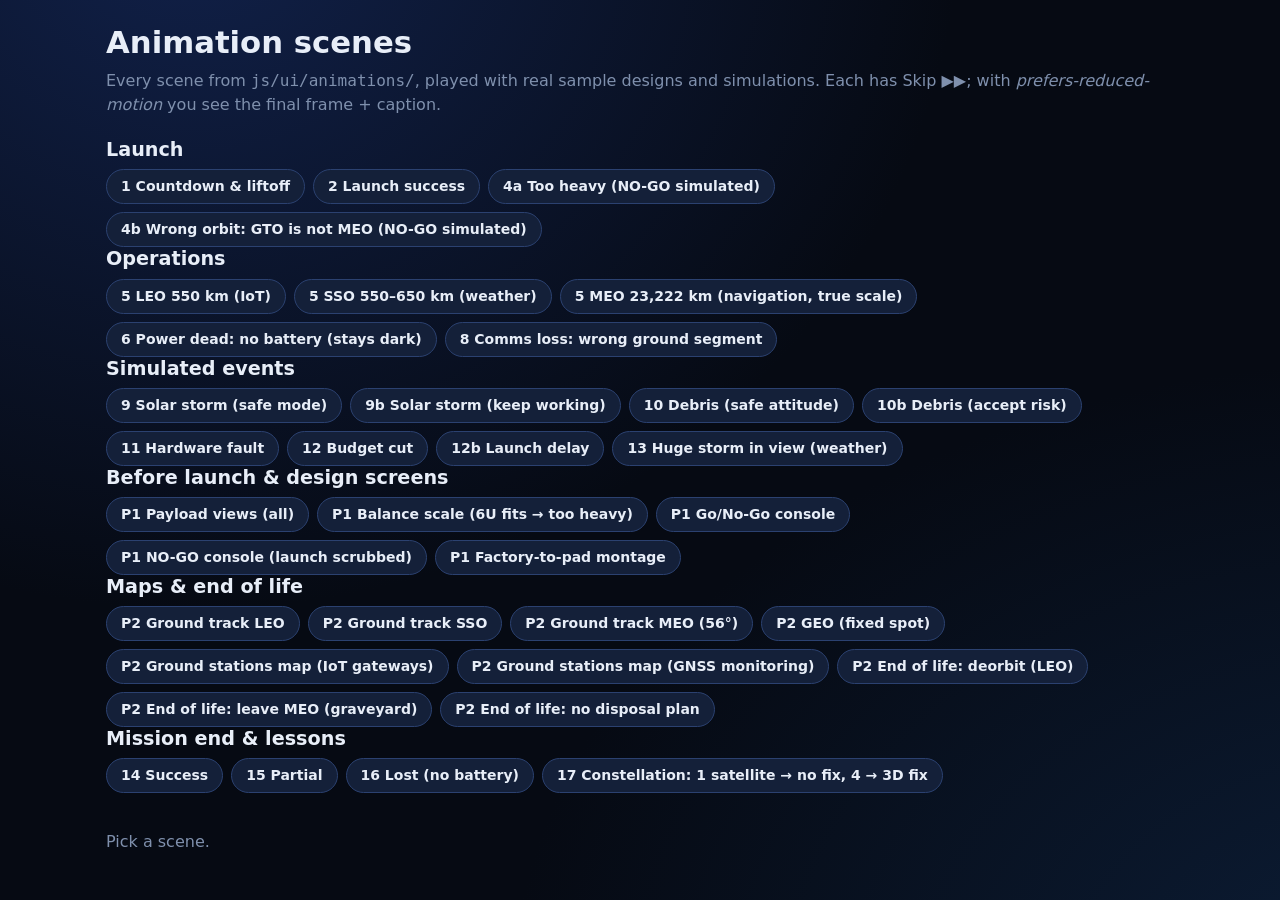
==== commit 618eb3c7: "Real missions v2 (phases 1–3): real-data catalog, §8 physics, hard gates, KPIs, new flow - Three res" ====
--- a/animations.html
+++ b/animations.html
@@ -20,10 +20,10 @@
   <link rel="modulepreload" href="js/data/realMissions.js">
   <link rel="modulepreload" href="js/data/roles.js">
   <link rel="modulepreload" href="js/data/scenarios.js">
+  <link rel="modulepreload" href="js/data/sources.js">
   <link rel="modulepreload" href="js/engine/achievements.js">
   <link rel="modulepreload" href="js/engine/advisor.js">
   <link rel="modulepreload" href="js/engine/attempt.js">
-  <link rel="modulepreload" href="js/engine/costs.js">
   <link rel="modulepreload" href="js/engine/explain.js">
   <link rel="modulepreload" href="js/engine/goals.js">
   <link rel="modulepreload" href="js/engine/matching.js">
@@ -41,6 +41,7 @@
   <link rel="modulepreload" href="js/state/store.js">
   <link rel="modulepreload" href="js/ui/animations/balanceScale.js">
   <link rel="modulepreload" href="js/ui/animations/cardFlip.js">
+  <link rel="modulepreload" href="js/ui/animations/constellation.js">
   <link rel="modulepreload" href="js/ui/animations/core.js">
   <link rel="modulepreload" href="js/ui/animations/countdown.js">
   <link rel="modulepreload" href="js/ui/animations/debris.js">
@@ -51,7 +52,6 @@
   <link rel="modulepreload" href="js/ui/animations/hardwareFailure.js">
   <link rel="modulepreload" href="js/ui/animations/index.js">
   <link rel="modulepreload" href="js/ui/animations/instrumentView.js">
-  <link rel="modulepreload" href="js/ui/animations/launchFailure.js">
   <link rel="modulepreload" href="js/ui/animations/launchSuccess.js">
   <link rel="modulepreload" href="js/ui/animations/missionLost.js">
   <link rel="modulepreload" href="js/ui/animations/missionPartial.js">
@@ -71,6 +71,7 @@
   <link rel="modulepreload" href="js/ui/screens/common.js">
   <link rel="modulepreload" href="js/ui/screens/comms.js">
   <link rel="modulepreload" href="js/ui/screens/finalCheck.js">
+  <link rel="modulepreload" href="js/ui/screens/launchPrep.js">
   <link rel="modulepreload" href="js/ui/screens/operations.js">
   <link rel="modulepreload" href="js/ui/screens/orbit.js">
   <link rel="modulepreload" href="js/ui/screens/pickMission.js">
@@ -112,105 +113,105 @@
     import * as S from './js/ui/animations/index.js';
     import { getLauncher } from './js/data/launchers.js';
 
-    // ── Sample designs (built with real actions so the reducer/bundles run)
-    const design = (scenario, structure, instruments, orbit, launcher, ground, extra = []) => {
+    // ── Sample designs: the three correct research builds (built with real actions so bundles run)
+    const BUILDS = {
+      comms: ['mission_comms_iot', 'str_6u', ['payload_iot_sdr', 'ant_iot_deploy'], 'pack_6u_60', 'ttc_uhf', 'dl_sband', 'gs_iot_gateways', 'leo_550', 'lv_falcon9_rideshare', 'dep_cubesat'],
+      weather: ['mission_weather_mw', 'str_6u_weather', ['payload_mw_radiometer', 'radiometer_calibration'], 'pack_6u_80', 'ttc_uhf', 'science_sband', 'gs_weather_science', 'sso_550_650', 'lv_falcon9_rideshare', 'dep_cubesat'],
+      nav: ['mission_navigation_meo', 'str_gnss_meo', ['clock_phm_rubidium_4', 'nav_signal_rf', 'antenna_lband_nav'], 'pack_gnss', 'ttc_c_s_band', null, 'gs_gnss_monitoring', 'meo_gnss', 'lv_f9_dedicated_meo', 'dep_large_adapter'],
+    };
+    const design = (key, extra = []) => {
+      const [sid, size, payload, pack, ttc, dl, ground, orbit, lv, dep] = BUILDS[key];
       let st = reducer(createInitialState(), A.setDifficulty('easy'));
-      st = [A.selectScenario(scenario), A.selectComponent('structure', structure), A.selectPowerPack('small'),
-        A.selectComponent('comms', 'com_xband'), A.selectGround(ground), A.selectOrbit(orbit), A.selectLauncher(launcher),
-        ...instruments.map(A.addInstrument), ...extra].reduce(reducer, st);
+      st = [A.selectScenario(sid), A.selectComponent('structure', size), ...payload.map(A.addInstrument), A.selectPowerPack(pack), A.selectComponent('comms', ttc),
+        ...(dl ? [A.selectComponent('downlink', dl)] : []), A.selectGround(ground), A.selectOrbit(orbit), A.selectLauncher(lv), A.selectDeployer(dep),
+        A.togglePrep('tests', true), A.togglePrep('licence', true), A.togglePrep('disposal', true), ...extra].reduce(reducer, st);
       return st;
     };
-    const wildfire = design('wildfire', 'str_compact', ['ins_thermal', 'ins_camera'], 'sso', 'lv_sparrow', 'gs_global');
-    const overflow = design('wildfire', 'str_compact', ['ins_thermal', 'ins_camera', 'ins_hires'], 'sso', 'lv_sparrow', 'gs_single', [A.selectPowerPack('medium')]);
-    const powerTight = design('wildfire', 'str_compact', ['ins_thermal', 'ins_camera', 'ins_hires'], 'sso', 'lv_sparrow', 'gs_global');
-    const powerDead = design('wildfire', 'str_compact', ['ins_thermal', 'ins_camera', 'ins_sar'], 'sso', 'lv_kestrel', 'gs_global');
-    const marsBad = design('mars_orbiter', 'str_honeycomb', ['ins_spectrometer'], 'mars', 'lv_leviathan', 'gs_dsn', [A.selectPowerPack('large')]);
-    const marsGood = design('mars_orbiter', 'str_honeycomb', ['ins_spectrometer', 'ins_camera'], 'mars', 'lv_leviathan', 'gs_dsn', [A.selectPowerPack('large'), A.selectComponent('comms', 'com_hga')]);
-    const lunar = design('lunar_relay', 'str_honeycomb', ['ins_relay'], 'lunar', 'lv_kestrel', 'gs_dsn', [A.selectPowerPack('medium'), A.selectComponent('comms', 'com_hga')]);
-    const orbitDesign = (o, l = 'lv_leviathan', g = 'gs_dsn') => design('sandbox', 'str_honeycomb', ['ins_camera'], o, l, g, [A.selectPowerPack('medium'), A.selectComponent('comms', 'com_hga')]);
-
-    const simOf = (st, want = () => true) => { for (let sd = 1; sd < 3000; sd++) { const r = runSimulation(st, sd, [], { autoChoice: 0 }); if (want(r)) return r; } return runSimulation(st, 1, [], { autoChoice: 0 }); };
-    const heavy = reducer(wildfire, A.selectLauncher('lv_rideshare'));
-    const heavySim = simOf(heavy, (r) => r.outcome === 'too_heavy');
-    const failSim = simOf(wildfire, (r) => r.outcome === 'launch_failure');
+    const comms = design('comms');
+    const weather = design('weather');
+    const nav = design('nav');
+    const noBattery = design('comms', [A.selectComponent('battery', 'none')]);
+    const wrongGround = design('weather', [A.selectGround('gs_iot_gateways')]);
+    const heavy = design('comms', [A.addInstrument('payload_mw_radiometer'), A.addInstrument('radiometer_calibration')]);
+    const gto = design('nav', [A.selectLauncher('lv_f9_gto_standard')]);
+
+    const simOf = (st, want = () => true, anyway = false) => { for (let sd = 1; sd < 3000; sd++) { const r = runSimulation(st, sd, [], { autoChoice: 0, anyway }); if (want(r)) return r; } return runSimulation(st, 1, [], { autoChoice: 0, anyway }); };
+    const heavySim = simOf(heavy, () => true, true);
+    const gtoSim = simOf(gto, () => true, true);
     const stage = document.getElementById('stage');
     const status = document.getElementById('status');
     const launcherOf = (st) => getLauncher(st.design.launcherId);
-    const orbitScene = (st, label) => async () => {
-      const sim = simOf(st, (r) => r.reachedOrbit);
+    const orbitScene = (st, label, anyway = false) => async () => {
+      const sim = simOf(st, (r) => r.reachedOrbit, anyway);
       stage.__orbitView = null;
-      await S.orbitView(stage, { state: st, sim, toMonth: Math.min(sim.summary.monthsOperated, 18) });
+      await S.orbitView(stage, { state: st, sim, toMonth: Math.min(sim.summary.monthsOperated, 12) });
       return label;
     };
     const ev = (scene, extra = {}) => async () => {
-      await S.orbitView(stage, { state: wildfire, sim: simOf(wildfire, (r) => r.reachedOrbit), toMonth: 0 });
+      await S.orbitView(stage, { state: comms, sim: simOf(comms, (r) => r.reachedOrbit), toMonth: 0 });
       const v = S.getOrbitView(stage);
       const p = v.satPos();
-      await scene(v.overlay, { x: p.x, y: p.y, state: wildfire, phase: 'intro', ...extra });
-      await scene(v.overlay, { x: p.x, y: p.y, state: wildfire, phase: 'outcome', choiceIndex: extra.choiceIndex ?? 0, caption: extra.caption ?? 'Outcome caption from the chosen option.', ...extra });
+      await scene(v.overlay, { x: p.x, y: p.y, state: comms, phase: 'intro', ...extra });
+      await scene(v.overlay, { x: p.x, y: p.y, state: comms, phase: 'outcome', choiceIndex: extra.choiceIndex ?? 0, caption: extra.caption ?? 'Outcome caption from the chosen option.', ...extra });
     };
 
     const GROUPS = {
       'Launch': {
-        '1 Countdown & liftoff': () => S.countdown(stage, { launcher: launcherOf(wildfire), caption: 'Liftoff!', hold: true }),
-        '2 Launch success': () => S.launchSuccess(stage, { state: wildfire, caption: '✓ In orbit! The Small rocket delivered your satellite.' }),
-        '3 Launch failure': () => S.launchFailure(stage, { launcher: launcherOf(wildfire), caption: describeOutcome(wildfire, failSim).caption, hold: [{ label: '🔁 Try again', value: 'retry' }, { label: 'See results', value: 'results', primary: false }] }),
-        '4a Too heavy': () => S.tooHeavy(stage, { launcher: launcherOf(heavy), reason: 'too_heavy', caption: describeOutcome(heavy, heavySim).caption }),
-        '4b Wrong orbit (thrusters)': () => S.tooHeavy(stage, { launcher: launcherOf(lunar), reason: 'wrong_orbit', caption: 'Your thrusters could only push 150 m/s, but around the Moon needs 1,000 m/s.' }),
+        '1 Countdown & liftoff': () => S.countdown(stage, { launcher: launcherOf(comms), caption: 'Liftoff!', hold: true }),
+        '2 Launch success': () => S.launchSuccess(stage, { state: nav, caption: '✓ In orbit! The Falcon 9 delivered your 700 kg satellite to MEO.' }),
+        '4a Too heavy (NO-GO simulated)': () => S.tooHeavy(stage, { launcher: launcherOf(heavy), reason: 'too_heavy', caption: describeOutcome(heavy, heavySim).caption }),
+        '4b Wrong orbit: GTO is not MEO (NO-GO simulated)': () => S.tooHeavy(stage, { launcher: launcherOf(gto), reason: 'wrong_orbit', caption: describeOutcome(gto, gtoSim).caption }),
       },
       'Operations': {
-        '5 LEO': orbitScene(orbitDesign('leo', 'lv_sparrow', 'gs_global')),
-        '5 SSO': orbitScene(wildfire),
-        '5 GEO': orbitScene(orbitDesign('geo', 'lv_kestrel', 'gs_single')),
-        '5 HEO (Molniya)': orbitScene(orbitDesign('heo', 'lv_kestrel', 'gs_single')),
-        '5 L2 halo': orbitScene(orbitDesign('l2')),
-        '5 Moon (transfer + orbit)': orbitScene(lunar),
-        '5 Mars (transfer + orbit)': orbitScene(marsGood),
-        '6 Power problem (tight → safe mode)': orbitScene(powerTight),
-        '6b Power dead (stays dark)': async () => { const sim = simOf(powerDead, (r) => r.reachedOrbit); stage.__orbitView = null; await S.orbitView(stage, { state: powerDead, sim, toMonth: 1 }); },
-        '7 Data overflow': orbitScene(overflow),
-        '8 Comms loss (no signal)': async () => { const sim = simOf(marsBad, (r) => r.reachedOrbit); stage.__orbitView = null; await S.orbitView(stage, { state: marsBad, sim, toMonth: 1 }); },
-      },
-      'Events': {
-        '9 Solar flare (safe mode)': ev(S.solarFlare, { choiceIndex: 0 }),
-        '9b Solar flare (keep observing)': ev(S.solarFlare, { choiceIndex: 1 }),
-        '10 Debris (dodge)': ev(S.debris, { choiceIndex: 0 }),
+        '5 LEO 550 km (IoT)': orbitScene(comms),
+        '5 SSO 550–650 km (weather)': orbitScene(weather),
+        '5 MEO 23,222 km (navigation, true scale)': orbitScene(nav),
+        '6 Power dead: no battery (stays dark)': async () => { const sim = simOf(noBattery, (r) => r.reachedOrbit, true); stage.__orbitView = null; await S.orbitView(stage, { state: noBattery, sim, toMonth: 1 }); },
+        '8 Comms loss: wrong ground segment': async () => { const sim = simOf(wrongGround, (r) => r.reachedOrbit, true); stage.__orbitView = null; await S.orbitView(stage, { state: wrongGround, sim, toMonth: 1 }); },
+      },
+      'Simulated events': {
+        '9 Solar storm (safe mode)': ev(S.solarFlare, { choiceIndex: 0 }),
+        '9b Solar storm (keep working)': ev(S.solarFlare, { choiceIndex: 1 }),
+        '10 Debris (safe attitude)': ev(S.debris, { choiceIndex: 0 }),
         '10b Debris (accept risk)': ev(S.debris, { choiceIndex: 1 }),
-        '11 Hardware failure': ev(S.hardwareFailure, { itemId: 'ins_thermal', choiceIndex: 0 }),
-        '12 Budget cut': ev(S.EVENT_SCENES.budget_cut, { front: 'The agency cut your budget.', back: '−10% science' }),
-        '12b Launch delay': ev(S.EVENT_SCENES.launch_delay, { front: 'A sensor shows a strange reading.', back: '+3 mo delay · +$5M cost' }),
-        '13 Discovery': ev(S.discovery, { bonus: '+25% science' }),
+        '11 Hardware fault': ev(S.hardwareFailure, { itemId: 'payload_iot_sdr', choiceIndex: 0 }),
+        '12 Budget cut': ev(S.EVENT_SCENES.budget_cut, { front: 'The programme budget was reduced.', back: '−10% service' }),
+        '12b Launch delay': ev(S.EVENT_SCENES.launch_delay, { front: 'A sensor shows a strange reading.', back: '+3 mo delay · −25% of reserve' }),
+        '13 Huge storm in view (weather)': ev(S.EVENT_SCENES.rare_storm, { bonus: '+5% service' }),
       },
       'Before launch & design screens': {
-        'P1 Instrument views (all)': async () => {
-          for (const id of ['ins_cubecam', 'ins_camera', 'ins_hires', 'ins_thermal', 'ins_sar', 'ins_spectrometer', 'ins_gamma', 'ins_magnetometer', 'ins_uv_telescope', 'ins_ir_telescope', 'ins_relay']) {
+        'P1 Payload views (all)': async () => {
+          for (const id of ['payload_iot_sdr', 'clock_phm_rubidium_4', 'payload_mw_radiometer', 'dist_rgb_camera']) {
             await S.instrumentView(stage, { instrumentId: id, label: id });
           }
         },
-        'P1 Balance scale (fits → too heavy)': async () => {
-          await S.balanceScale(stage, { massKg: 188, capacityKg: 400, fromAngle: 0, rocketName: 'Small rocket' });
-          await S.balanceScale(stage, { massKg: 188, capacityKg: 20, fromAngle: -9, rocketName: 'Ride-share seat' });
+        'P1 Balance scale (6U fits → too heavy)': async () => {
+          await S.balanceScale(stage, { massKg: 8.68, capacityKg: 12, fromAngle: 0, rocketName: '6U dispenser' });
+          await S.balanceScale(stage, { massKg: 12.08, capacityKg: 12, fromAngle: -9, rocketName: '6U dispenser' });
         },
         'P1 Go/No-Go console': () => S.goConsole(stage, { roles: [
           { icon: '★', name: 'Mission Director', who: 'Ada', vote: 'go' }, { icon: '⚙', name: 'Systems Engineer', who: 'Ben', vote: 'go' },
-          { icon: '✦', name: 'Lead Scientist', who: 'Cy', vote: 'nogo', reason: 'Not enough science' }, { icon: '↗', name: 'Flight Dynamics', who: 'Dee', vote: 'go' }], caption: 'Not everyone agreed — the majority said GO.' }),
-        'P1 Factory-to-pad montage': () => S.montage(stage, { state: wildfire, devMonths: 20 }),
-      },
-      'Maps & end of life (P2)': {
-        'P2 Ground track LEO': () => S.groundTrack(stage, { orbitId: 'leo' }),
-        'P2 Ground track SSO': () => S.groundTrack(stage, { orbitId: 'sso' }),
-        'P2 Ground track GEO': () => S.groundTrack(stage, { orbitId: 'geo', groundId: 'gs_single' }),
-        'P2 Ground track HEO (Molniya)': () => S.groundTrack(stage, { orbitId: 'heo' }),
-        'P2 Ground track far (Mars)': () => S.groundTrack(stage, { orbitId: 'mars' }),
-        'P2 Ground stations map': () => S.groundTrack(stage, { orbitId: 'sso', groundId: 'gs_global', mode: 'stations' }),
-        'P2 End of life: deorbit (LEO)': () => S.endOfLife(stage, { orbitId: 'leo' }),
-        'P2 End of life: graveyard (GEO)': () => S.endOfLife(stage, { orbitId: 'geo' }),
-        'P2 End of life: farewell (Mars)': () => S.endOfLife(stage, { orbitId: 'mars' }),
-      },
-      'Mission end': {
-        '14 Success': () => S.missionSuccess(stage, { name: 'Wildfire Watch', team: 'Team Rocket', orbitId: 'sso', grade: 'A', caption: 'Mission accomplished! Every goal was met.' }),
-        '15 Partial': () => S.missionPartial(stage, { name: 'Red Planet Orbiter', team: 'Solo', orbitId: 'mars', grade: 'C', missed: ['Science target', 'On budget'], caption: 'Your satellite worked, but missed: science target, on budget.' }),
-        '16 Lost': () => S.missionLost(stage, { state: marsBad, cause: 'comms', caption: describeOutcome(marsBad, simOf(marsBad, (r) => r.outcome === 'lost')).caption, tip: 'Far from Earth, use the big dish antenna and the giant deep-space dishes.' }),
+          { icon: '✦', name: 'Lead Scientist', who: 'Cy', vote: 'nogo', reason: 'The mission payload is not right' }, { icon: '↗', name: 'Flight Dynamics', who: 'Dee', vote: 'go' }], caption: 'Not everyone agreed — the majority said GO.' }),
+        'P1 NO-GO console (launch scrubbed)': () => S.goConsole(stage, { roles: [
+          { icon: '★', name: 'Mission Director', who: 'Ada', vote: 'nogo', reason: 'Hard gate failed' }, { icon: '⚙', name: 'Systems Engineer', who: 'Ben', vote: 'nogo', reason: 'Hard gate failed' }], caption: '⛔ NO-GO. Launch scrubbed: no frequency licence or disposal plan.' }),
+        'P1 Factory-to-pad montage': () => S.montage(stage, { state: comms, devMonths: 18 }),
+      },
+      'Maps & end of life': {
+        'P2 Ground track LEO': () => S.groundTrack(stage, { orbitId: 'leo_550' }),
+        'P2 Ground track SSO': () => S.groundTrack(stage, { orbitId: 'sso_550_650' }),
+        'P2 Ground track MEO (56°)': () => S.groundTrack(stage, { orbitId: 'meo_gnss' }),
+        'P2 GEO (fixed spot)': () => S.groundTrack(stage, { orbitId: 'geo' }),
+        'P2 Ground stations map (IoT gateways)': () => S.groundTrack(stage, { orbitId: 'leo_550', groundId: 'gs_iot_gateways', mode: 'stations' }),
+        'P2 Ground stations map (GNSS monitoring)': () => S.groundTrack(stage, { orbitId: 'meo_gnss', groundId: 'gs_gnss_monitoring', mode: 'stations' }),
+        'P2 End of life: deorbit (LEO)': () => S.endOfLife(stage, { orbitId: 'leo_550' }),
+        'P2 End of life: leave MEO (graveyard)': () => S.endOfLife(stage, { orbitId: 'meo_gnss' }),
+        'P2 End of life: no disposal plan': () => S.endOfLife(stage, { orbitId: 'leo_550', disposal: false }),
+      },
+      'Mission end & lessons': {
+        '14 Success': () => S.missionSuccess(stage, { name: 'Connect Remote Sensors', team: 'Team Rocket', orbitId: 'leo_550', grade: 'A', caption: 'Mission accomplished! Every KPI was met.' }),
+        '15 Partial': () => S.missionPartial(stage, { name: 'Weather Under the Clouds', team: 'Solo', orbitId: 'sso_550_650', grade: 'C', missed: ['Valid observations ≥90%', 'Inside the model budget'], caption: 'Your satellite worked, but missed: valid observations, budget.' }),
+        '16 Lost (no battery)': () => S.missionLost(stage, { state: noBattery, cause: 'power', caption: describeOutcome(noBattery, simOf(noBattery, () => true, true)).caption, tip: 'Check shadow power: 60% of the battery must cover the eclipse.' }),
+        '17 Constellation: 1 satellite → no fix, 4 → 3D fix': () => S.constellationFix(stage, { hold: true }),
       },
     };
 
--- a/css/components.css
+++ b/css/components.css
@@ -387,3 +387,39 @@
 .screen.warp { animation: warp .38s cubic-bezier(.2, .8, .2, 1); }
 /* No opacity: content stays visible even if animations can't run. */
 @keyframes warp { from { transform: scale(.985) translateY(10px); filter: blur(3px); } to { transform: none; filter: none; } }
+
+/* ── Data honesty: badges, sources, real product examples, sources panel ── */
+.data-badge { display: inline-block; font-size: .72rem; font-weight: 600; padding: 1px 7px; border-radius: 999px; border: 1px solid var(--line); white-space: nowrap; vertical-align: middle; }
+.data-fact { color: var(--ok); border-color: rgba(61, 220, 132, .45); background: rgba(61, 220, 132, .08); }
+.data-catalog { color: #ffd479; border-color: rgba(255, 212, 121, .45); background: rgba(255, 212, 121, .08); }
+.data-model { color: var(--accent-2); border-color: rgba(143, 208, 255, .45); background: rgba(143, 208, 255, .08); }
+.data-rfq { color: #d6b8ff; border-color: rgba(214, 184, 255, .45); background: rgba(214, 184, 255, .08); }
+.provenance { margin-top: 6px; font-size: .78rem; color: var(--muted); display: grid; gap: 4px; }
+.sources .src-link { font-weight: 600; }
+.real-example { padding: 6px 8px; border-radius: 8px; background: var(--panel-2); color: var(--text-2); }
+.choice-whatfor { margin: 2px 0 6px; font-size: .82rem; color: var(--text-2); }
+.simulated-tag { display: inline-block; font-size: .7rem; padding: 1px 6px; border-radius: 6px; background: #3a2a0a; color: #ffcf7a; margin-left: 6px; vertical-align: middle; }
+.real-tag { display: inline-block; font-size: .7rem; padding: 1px 6px; border-radius: 6px; background: #0f2e1f; color: var(--ok); margin-left: 6px; vertical-align: middle; }
+.sources-panel { max-width: 820px; max-height: 80vh; overflow: auto; text-align: left; }
+.sources-panel table { width: 100%; border-collapse: collapse; font-size: .82rem; }
+.sources-panel td, .sources-panel th { padding: 4px 6px; border-bottom: 1px solid var(--line); vertical-align: top; text-align: left; }
+.cost-table { width: 100%; border-collapse: collapse; font-size: .88rem; }
+.cost-table td, .cost-table th { padding: 4px 6px; border-bottom: 1px solid var(--line); text-align: left; }
+.cost-table td.num { text-align: right; font-variant-numeric: tabular-nums; white-space: nowrap; }
+.cost-table tr.total td { font-weight: 700; border-top: 2px solid var(--line); }
+.gate-list { list-style: none; padding: 0; margin: 0; display: grid; gap: 6px; }
+.gate-list li { padding: 6px 8px; border-radius: 8px; background: var(--panel-2); }
+.gate-list li.fail { border-left: 4px solid var(--danger, #ff5c5c); }
+.gate-list li.pass { border-left: 4px solid var(--ok); }
+.gate-list li.todo { border-left: 4px solid var(--muted); }
+.gate-detail { font-size: .8rem; color: var(--text-2); margin-top: 3px; }
+.prep-list { display: grid; gap: 10px; }
+.prep-item { display: flex; gap: 12px; align-items: flex-start; padding: 12px 14px; border-radius: 12px; background: var(--panel); border: 1px solid var(--line); cursor: pointer; }
+.prep-item input { width: 22px; height: 22px; margin-top: 2px; accent-color: var(--accent); }
+.prep-item.done { border-color: var(--ok); }
+.lesson-card { border: 2px solid #ffcf7a; background: #2a1f08; }
+.rocket-parts { width: 100%; border-collapse: collapse; font-size: .85rem; }
+.rocket-parts td, .rocket-parts th { padding: 4px 6px; border-bottom: 1px solid var(--line); text-align: left; vertical-align: top; }
+.compare-real { width: 100%; border-collapse: collapse; font-size: .86rem; }
+.compare-real td, .compare-real th { padding: 4px 6px; border-bottom: 1px solid var(--line); text-align: left; vertical-align: top; }
+.modal.sources-panel { max-width: 860px; align-items: stretch; }
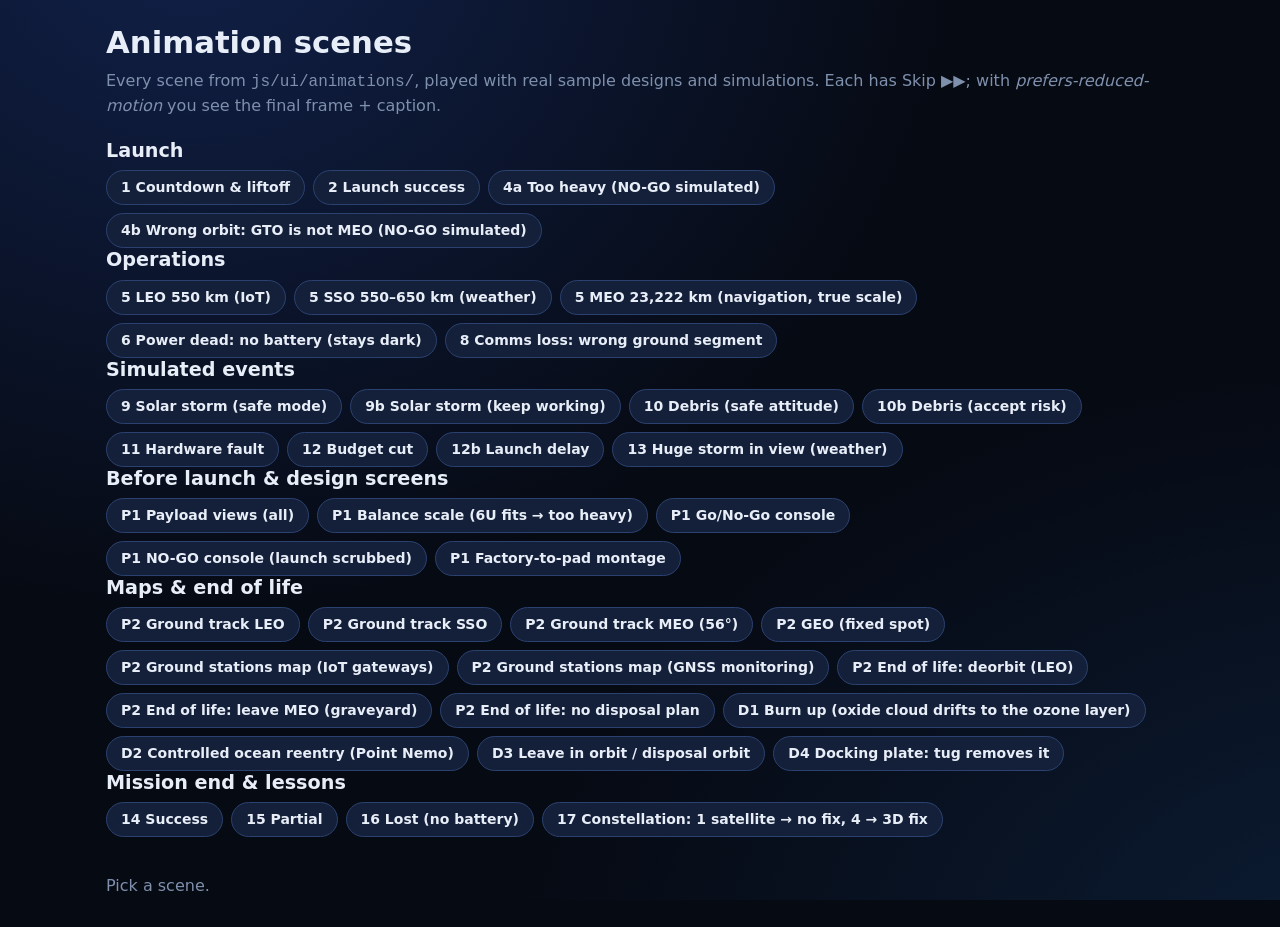
==== commit dcd73cf8: "Disposal, phase 3: retirement animations - burnUp: reentry plasma, break-up, aluminium-oxide cloud d" ====
--- a/animations.html
+++ b/animations.html
@@ -11,6 +11,7 @@
   <!-- modulepreload:start (all JS modules — parallel fetch; keep in sync when adding modules) -->
   <link rel="modulepreload" href="js/data/bundles.js">
   <link rel="modulepreload" href="js/data/components.js">
+  <link rel="modulepreload" href="js/data/disposal.js">
   <link rel="modulepreload" href="js/data/events.js">
   <link rel="modulepreload" href="js/data/glossary.js">
   <link rel="modulepreload" href="js/data/groundStations.js">
@@ -40,6 +41,7 @@
   <link rel="modulepreload" href="js/state/reducer.js">
   <link rel="modulepreload" href="js/state/store.js">
   <link rel="modulepreload" href="js/ui/animations/balanceScale.js">
+  <link rel="modulepreload" href="js/ui/animations/burnUp.js">
   <link rel="modulepreload" href="js/ui/animations/cardFlip.js">
   <link rel="modulepreload" href="js/ui/animations/constellation.js">
   <link rel="modulepreload" href="js/ui/animations/core.js">
@@ -57,10 +59,12 @@
   <link rel="modulepreload" href="js/ui/animations/missionPartial.js">
   <link rel="modulepreload" href="js/ui/animations/missionSuccess.js">
   <link rel="modulepreload" href="js/ui/animations/montage.js">
+  <link rel="modulepreload" href="js/ui/animations/oceanReentry.js">
   <link rel="modulepreload" href="js/ui/animations/orbitView.js">
   <link rel="modulepreload" href="js/ui/animations/patch.js">
   <link rel="modulepreload" href="js/ui/animations/solarFlare.js">
   <link rel="modulepreload" href="js/ui/animations/tooHeavy.js">
+  <link rel="modulepreload" href="js/ui/animations/tugRemoval.js">
   <link rel="modulepreload" href="js/ui/card.js">
   <link rel="modulepreload" href="js/ui/dom.js">
   <link rel="modulepreload" href="js/ui/gallery.js">
@@ -206,6 +210,10 @@
         'P2 End of life: deorbit (LEO)': () => S.endOfLife(stage, { orbitId: 'leo_550' }),
         'P2 End of life: leave MEO (graveyard)': () => S.endOfLife(stage, { orbitId: 'meo_gnss' }),
         'P2 End of life: no disposal plan': () => S.endOfLife(stage, { orbitId: 'leo_550', disposal: false }),
+        'D1 Burn up (oxide cloud drifts to the ozone layer)': () => S.burnUp(stage, { kg: 8.68 * 0.12 }),
+        'D2 Controlled ocean reentry (Point Nemo)': () => S.oceanReentry(stage, {}),
+        'D3 Leave in orbit / disposal orbit': () => S.endOfLife(stage, { orbitId: 'meo_gnss' }),
+        'D4 Docking plate: tug removes it': () => S.tugRemoval(stage, {}),
       },
       'Mission end & lessons': {
         '14 Success': () => S.missionSuccess(stage, { name: 'Connect Remote Sensors', team: 'Team Rocket', orbitId: 'leo_550', grade: 'A', caption: 'Mission accomplished! Every KPI was met.' }),
--- a/css/components.css
+++ b/css/components.css
@@ -81,8 +81,8 @@
 .choice-details dl div { display: flex; justify-content: space-between; gap: 12px; }
 .choice-details dt { color: var(--muted); }
 .choice-details dd { margin: 0; text-align: right; }
-.delta { font-size: .8rem; color: var(--accent-2); opacity: 0; transition: opacity .15s; min-height: 1.2em; }
-.choice:hover .delta, .choice:focus-within .delta, .choice:focus .delta { opacity: 1; }
+.delta { font-size: .8rem; color: var(--accent-2); visibility: hidden; min-height: 1.2em; }
+.choice:hover .delta, .choice:focus-within .delta, .choice:focus .delta { visibility: visible; }
 
 .meters { display: flex; flex-direction: column; gap: 3px; }
 .meter { display: flex; justify-content: space-between; align-items: center; font-size: .9rem; }
@@ -423,3 +423,24 @@
 .compare-real { width: 100%; border-collapse: collapse; font-size: .86rem; }
 .compare-real td, .compare-real th { padding: 4px 6px; border-bottom: 1px solid var(--line); text-align: left; vertical-align: top; }
 .modal.sources-panel { max-width: 860px; align-items: stretch; }
+
+/* ── Less text: icon badges, compact chips/steps, collapsible sections ── */
+.data-badge.icon-only { padding: 0 6px; }
+.badge { cursor: help; }
+.choice-real { margin: 4px 0; }
+.step .step-short { font-size: 1rem; }
+.why-btn { min-width: 1.8em; }
+details.fold { margin-top: 10px; }
+details.fold > summary { cursor: pointer; font-weight: 700; padding: 6px 0; }
+.lesson-line { font-weight: 700; }
+.budget-bar { height: 10px; border-radius: 999px; background: var(--panel-2); overflow: hidden; margin: 6px 0; }
+.budget-bar > div { height: 100%; background: var(--ok); }
+.budget-bar.over > div { background: var(--danger); }
+.mini-icons { display: flex; gap: 8px; flex-wrap: wrap; font-size: 1.3rem; }
+.mini-icons .locked { opacity: .35; filter: grayscale(1); }
+.data-reported { color: #ffb4a2; border-color: rgba(255, 180, 162, .45); background: rgba(255, 180, 162, .08); }
+.compare-box { margin: 6px 0 14px; } .compare-table { margin-top: 8px; font-size: .82rem; }
+.variant-row { display: flex; gap: 8px; flex-wrap: wrap; align-items: center; margin: 12px 0; }
+.gauge-uncertain .gauge-fill { background: repeating-linear-gradient(45deg, var(--caution), var(--caution) 6px, rgba(245, 184, 63, .35) 6px, rgba(245, 184, 63, .35) 12px); }
+.advisor-change { margin: 2px 0 6px; color: var(--accent-2); }
+.planet-row { display: flex; gap: 14px; align-items: center; flex-wrap: wrap; }
--- a/css/animations.css
+++ b/css/animations.css
@@ -237,3 +237,7 @@
 .prelaunch-bg { background: linear-gradient(#123a6b, #0a1a33 70%, #1a2438 70%); display: grid; place-items: end center; }
 .prelaunch-pad { font-size: 5rem; margin-bottom: 18%; filter: drop-shadow(0 0 12px rgba(0, 0, 0, .6)); }
 .ops-root { min-height: 200px; }
+.an-ozone { fill: rgba(120, 190, 255, .12); stroke: rgba(143, 208, 255, .35); stroke-dasharray: 4 6; }
+.an-dust { fill: #c9c2b8; }
+.an-splash { fill: none; stroke: #8fd0ff; stroke-width: 3; }
+.an-tug { fill: #9aa3b2; stroke: #e6edf7; stroke-width: 1.5; }
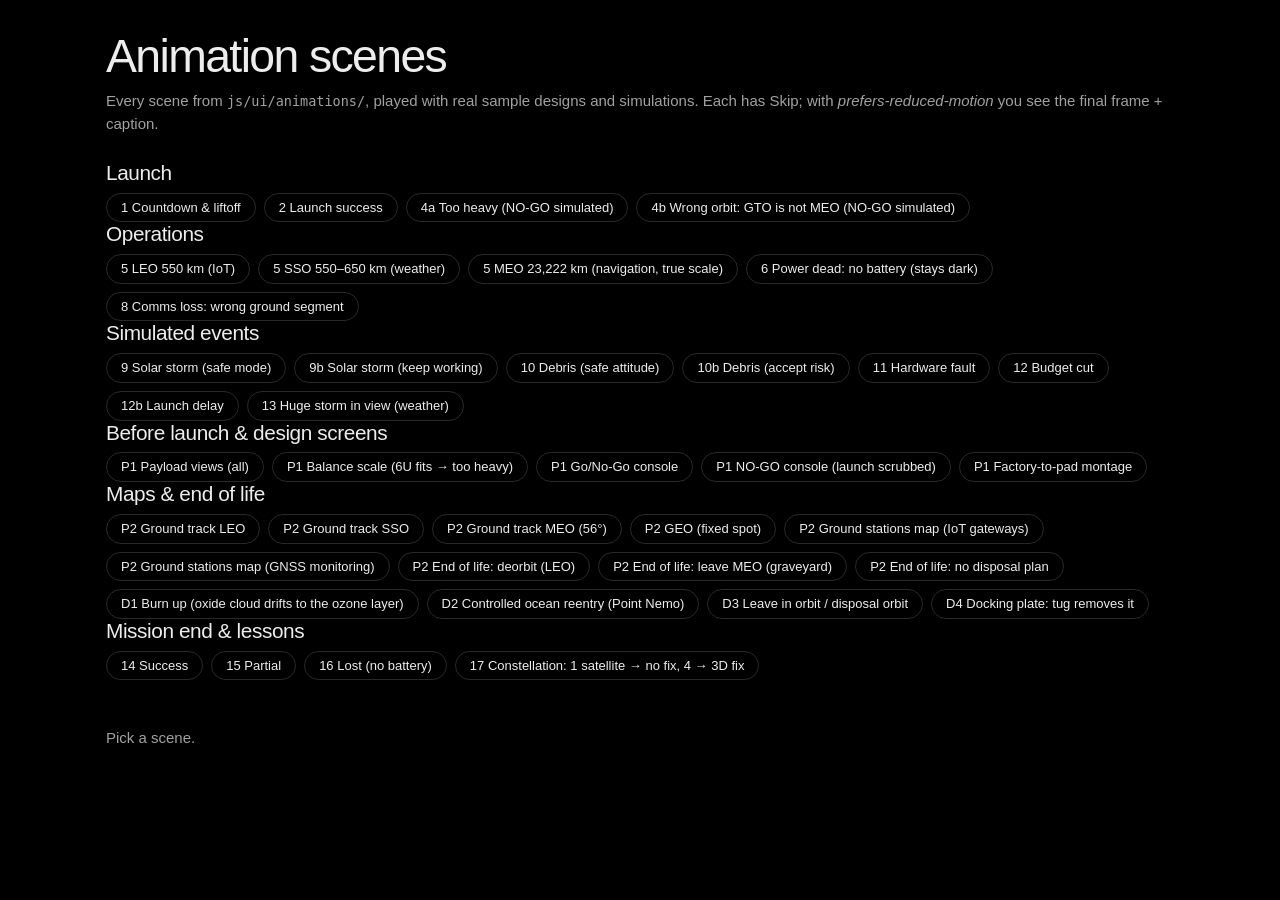
==== commit 41abd893: "Visual redesign: monochrome tokens, hand-drawn SVG icon set, zero emoji - js/ui/icons.js: own 24x24 " ====
--- a/animations.html
+++ b/animations.html
@@ -69,6 +69,7 @@
   <link rel="modulepreload" href="js/ui/dom.js">
   <link rel="modulepreload" href="js/ui/gallery.js">
   <link rel="modulepreload" href="js/ui/goalStrip.js">
+  <link rel="modulepreload" href="js/ui/icons.js">
   <link rel="modulepreload" href="js/ui/router.js">
   <link rel="modulepreload" href="js/ui/satellite.js">
   <link rel="modulepreload" href="js/ui/screens/brains.js">
@@ -100,7 +101,7 @@
   <div class="anim-debug">
     <header>
       <h1>Animation scenes</h1>
-      <p class="muted">Every scene from <code>js/ui/animations/</code>, played with real sample designs and simulations. Each has Skip ▶▶; with <em>prefers-reduced-motion</em> you see the final frame + caption.</p>
+      <p class="muted">Every scene from <code>js/ui/animations/</code>, played with real sample designs and simulations. Each has Skip; with <em>prefers-reduced-motion</em> you see the final frame + caption.</p>
     </header>
     <div id="groups"></div>
     <div id="stage"></div>
@@ -162,7 +163,7 @@
     const GROUPS = {
       'Launch': {
         '1 Countdown & liftoff': () => S.countdown(stage, { launcher: launcherOf(comms), caption: 'Liftoff!', hold: true }),
-        '2 Launch success': () => S.launchSuccess(stage, { state: nav, caption: '✓ In orbit! The Falcon 9 delivered your 700 kg satellite to MEO.' }),
+        '2 Launch success': () => S.launchSuccess(stage, { state: nav, caption: 'In orbit! The Falcon 9 delivered your 700 kg satellite to MEO.' }),
         '4a Too heavy (NO-GO simulated)': () => S.tooHeavy(stage, { launcher: launcherOf(heavy), reason: 'too_heavy', caption: describeOutcome(heavy, heavySim).caption }),
         '4b Wrong orbit: GTO is not MEO (NO-GO simulated)': () => S.tooHeavy(stage, { launcher: launcherOf(gto), reason: 'wrong_orbit', caption: describeOutcome(gto, gtoSim).caption }),
       },
@@ -194,10 +195,10 @@
           await S.balanceScale(stage, { massKg: 12.08, capacityKg: 12, fromAngle: -9, rocketName: '6U dispenser' });
         },
         'P1 Go/No-Go console': () => S.goConsole(stage, { roles: [
-          { icon: '★', name: 'Mission Director', who: 'Ada', vote: 'go' }, { icon: '⚙', name: 'Systems Engineer', who: 'Ben', vote: 'go' },
-          { icon: '✦', name: 'Lead Scientist', who: 'Cy', vote: 'nogo', reason: 'The mission payload is not right' }, { icon: '↗', name: 'Flight Dynamics', who: 'Dee', vote: 'go' }], caption: 'Not everyone agreed — the majority said GO.' }),
+          { icon: 'star', name: 'Mission Director', who: 'Ada', vote: 'go' }, { icon: 'gear', name: 'Systems Engineer', who: 'Ben', vote: 'go' },
+          { icon: 'flask', name: 'Lead Scientist', who: 'Cy', vote: 'nogo', reason: 'The mission payload is not right' }, { icon: 'rocket', name: 'Flight Dynamics', who: 'Dee', vote: 'go' }], caption: 'Not everyone agreed — the majority said GO.' }),
         'P1 NO-GO console (launch scrubbed)': () => S.goConsole(stage, { roles: [
-          { icon: '★', name: 'Mission Director', who: 'Ada', vote: 'nogo', reason: 'Hard gate failed' }, { icon: '⚙', name: 'Systems Engineer', who: 'Ben', vote: 'nogo', reason: 'Hard gate failed' }], caption: '⛔ NO-GO. Launch scrubbed: no frequency licence or disposal plan.' }),
+          { icon: 'star', name: 'Mission Director', who: 'Ada', vote: 'nogo', reason: 'Hard gate failed' }, { icon: 'gear', name: 'Systems Engineer', who: 'Ben', vote: 'nogo', reason: 'Hard gate failed' }], caption: 'NO-GO. Launch scrubbed: no frequency licence or disposal plan.' }),
         'P1 Factory-to-pad montage': () => S.montage(stage, { state: comms, devMonths: 18 }),
       },
       'Maps & end of life': {
--- a/css/main.css
+++ b/css/main.css
@@ -1,98 +1,123 @@
-/* Variables, base typography, page layout and theme.
-   Colour has meaning only: green OK, amber tight, red over; one accent (blue) for selection. */
+/* Design tokens, base typography, page layout (VISUAL_REDESIGN.md §2).
+   Calm monochrome engineering tool: black canvas, hairline borders, one soft glow.
+   Colour carries meaning only (status): ok / tight / over / info — as small dots or thin bars. */
 
 :root {
   color-scheme: dark;
-  --bg: #060a13;
-  --bg-2: #0b1220;
-  --panel: #0f182a;
-  --panel-2: #142039;
-  --line: #1c2a45;
-  --line-strong: #2b4170;
-  --text: #e8eef8;
-  --text-2: #b9c6dc;
-  --muted: #7f90ad;
-  --accent: #4aa8ff;
-  --accent-2: #8fd0ff;
-  --accent-bg: #10264a;
-  --ok: #3ddc84;
-  --caution: #f5b83f;
+
+  /* Surfaces */
+  --bg: #000;
+  --bg-2: #0a0a0a;          /* raised surface */
+  --panel: #0f0f0f;         /* card */
+  --panel-2: #151515;       /* hover */
+  --line: rgba(255, 255, 255, .08);        /* hairline */
+  --line-strong: rgba(255, 255, 255, .16); /* strong hairline */
+
+  /* Text */
+  --text: #ededed;          /* primary */
+  --text-2: #a1a1a1;        /* secondary */
+  --text-3: #6e6e6e;        /* tertiary: decoration, disabled */
+  --muted: #8a8a8a;         /* small labels / eyebrows (≥4.5:1 on #000 and #0f0f0f) */
+
+  /* Status (sparingly: dots, thin bars) */
+  --ok: #3ecf8e;
+  --caution: #f5a524;
   --danger: #ff5c5c;
-  --focus: #ffd166;
+  --info: #7aa7ff;
 
-  --radius: 16px;
-  --radius-sm: 10px;
-  --gap: 20px;
-  --sidebar: 340px;
-  --font: system-ui, -apple-system, "Segoe UI", Roboto, "Helvetica Neue", Arial, sans-serif;
-  --mono: ui-monospace, SFMono-Regular, Menlo, Consolas, monospace; /* debug pages only */
+  /* Legacy names kept for older selectors: selection is white, not blue */
+  --accent: #ededed;
+  --accent-2: #ededed;
+  --accent-bg: #151515;
+  --focus: #ededed;
+
+  --glow: 0 0 0 1px rgba(255, 255, 255, .9), 0 0 24px rgba(255, 255, 255, .08);
+
+  --radius: 10px;           /* cards */
+  --radius-sm: 6px;         /* inputs, badges */
+  --gap: 24px;
+  --sidebar: 320px;
+  --font: -apple-system, "SF Pro Display", "SF Pro Text", "Helvetica Neue", Inter, Arial, sans-serif;
+  --mono: ui-monospace, "SF Mono", SFMono-Regular, Menlo, Consolas, monospace;
 }
 
 * { box-sizing: border-box; }
-html { font-size: 16px; }
+html { font-size: 16px; -webkit-font-smoothing: antialiased; -moz-osx-font-smoothing: grayscale; }
 @media (min-width: 1700px) { html { font-size: 17px; } } /* projector-friendly */
 
 body {
   margin: 0;
-  background:
-    radial-gradient(ellipse at 15% -10%, #11214a 0%, transparent 50%),
-    radial-gradient(ellipse at 110% 110%, #0c1d36 0%, transparent 45%),
-    var(--bg);
-  background-attachment: fixed;
+  background: var(--bg);
   color: var(--text);
   font-family: var(--font);
-  font-size: 1rem;
-  line-height: 1.5;
+  font-size: 15px;
+  line-height: 1.55;
   min-height: 100vh;
 }
 
-h1, h2, h3 { margin: 0 0 .5rem; line-height: 1.2; }
-h1 { font-size: clamp(1.6rem, 2.4vw, 2rem); font-weight: 750; }   /* question: 28–32px */
-h2 { font-size: 1.2rem; font-weight: 700; }
+h1, h2, h3 { margin: 0 0 .5rem; line-height: 1.15; font-weight: 500; }
+h1 { font-size: clamp(2.1rem, 4vw, 2.9rem); letter-spacing: -0.035em; line-height: 1.05; } /* question: 44–48px */
+h2 { font-size: 1.3rem; letter-spacing: -0.02em; }
+h3 { font-size: 1.05rem; letter-spacing: -0.01em; }
 p { margin: .35rem 0; }
-a { color: var(--accent-2); }
+a { color: var(--text); text-decoration: underline; text-decoration-color: var(--line-strong); text-underline-offset: 3px; }
+a:hover { text-decoration-color: var(--text); }
+code { font-family: var(--mono); font-size: .9em; }
 
-.muted { color: var(--muted); }
-.small { font-size: .875rem; }
+.num, .mono { font-family: var(--mono); font-variant-numeric: tabular-nums; }
+.muted { color: var(--text-2); }
+.small { font-size: .8125rem; }
 .ok-text { color: var(--ok); }
 .error-text { color: var(--danger); }
+.eyebrow { margin: 0; font-size: 12px; text-transform: uppercase; letter-spacing: .08em; color: var(--muted); font-weight: 500; }
 
-:focus-visible { outline: 3px solid var(--focus); outline-offset: 2px; border-radius: 6px; }
+.icon { display: inline-block; vertical-align: -0.18em; flex: none; }
+
+:focus-visible { outline: 2px solid var(--focus); outline-offset: 2px; border-radius: 6px; }
 
 /* ── Top bar ─────────────────────────────────────────────── */
 .topbar {
   display: flex; align-items: center; justify-content: space-between; gap: var(--gap);
-  padding: 10px 24px;
+  height: 56px; padding: 0 24px;
   border-bottom: 1px solid var(--line);
+  background: rgba(0, 0, 0, .8); backdrop-filter: saturate(1.2) blur(8px);
+  position: sticky; top: 0; z-index: 40;
 }
 .brand { display: flex; align-items: center; gap: 10px; background: none; border: 0; color: var(--text); cursor: pointer; font: inherit; padding: 4px; }
-.brand-name { font-weight: 800; letter-spacing: .14em; text-transform: uppercase; font-size: .95rem; }
-.header-actions { display: flex; align-items: center; gap: 12px; }
+.brand-mark { color: var(--text); }
+.brand-name { font-weight: 600; letter-spacing: .14em; text-transform: uppercase; font-size: 12.5px; }
+.header-actions { display: flex; align-items: center; gap: 4px; }
+.top-link {
+  font: inherit; font-size: 14px; color: var(--text-2); background: none; border: 0; cursor: pointer;
+  padding: 6px 10px; border-radius: 999px; display: inline-flex; align-items: center; gap: 6px;
+}
+.top-link:hover { color: var(--text); }
 
 /* ── Goal strip + step list ──────────────────────────────── */
-.goal-strip, .step-list { max-width: 1440px; margin: 0 auto; padding: 0 24px; }
-.goal-strip { padding-top: 16px; }
+.goal-strip, .step-list { max-width: 1200px; margin: 0 auto; padding: 0 24px; }
+.goal-strip { padding-top: 20px; }
 body.no-chrome .goal-strip, body.no-chrome .step-list { display: none; }
 
 /* ── Layout ──────────────────────────────────────────────── */
 .layout {
   display: grid;
   grid-template-columns: minmax(0, 1fr) var(--sidebar);
-  gap: calc(var(--gap) * 1.5);
-  padding: var(--gap) 24px 60px;
-  max-width: 1440px;
+  gap: 40px;
+  padding: 36px 24px 96px;
+  max-width: 1200px;
   margin: 0 auto;
 }
 .main { min-width: 0; }
-.sidebar { position: sticky; top: 16px; align-self: start; display: flex; flex-direction: column; gap: 14px; }
+.sidebar { position: sticky; top: 76px; align-self: start; display: flex; flex-direction: column; gap: 12px; }
 body.no-sidebar .layout { grid-template-columns: minmax(0, 1fr); }
 body.no-sidebar .sidebar { display: none; }
+body.no-chrome .layout { padding-top: 0; }
 
 @media (max-width: 1000px) {
-  .layout { grid-template-columns: minmax(0, 1fr); padding: 12px 16px 60px; }
+  .layout { grid-template-columns: minmax(0, 1fr); padding: 20px 16px 64px; gap: 24px; }
   .sidebar { position: static; order: -1; }
   .goal-strip, .step-list { padding: 0 16px; }
-  .topbar { padding: 10px 16px; }
+  .topbar { padding: 0 16px; }
 }
 
-.screen { display: flex; flex-direction: column; gap: 18px; }
+.screen { display: flex; flex-direction: column; gap: 24px; }
--- a/css/components.css
+++ b/css/components.css
@@ -1,446 +1,558 @@
-/* Components: buttons, choice cards, meters, goal strip, steps, sidebar gauges, advisor,
-   satellite SVG, popovers, modals, final check, operations/results. */
+/* Components (VISUAL_REDESIGN.md §3): buttons, choice cards, meters, goal strip, steps, sidebar
+   gauges, advisor, satellite line art, popovers, modals, final check, operations/results, start hero.
+   Flat surfaces, 1 px hairlines, no gradients on chrome, one soft glow (selected / focus). */
 
 /* ── Buttons & inputs ────────────────────────────────────── */
 .btn {
-  font: inherit; font-weight: 600; color: var(--text);
-  background: var(--panel-2); border: 1px solid var(--line-strong); border-radius: 999px;
-  padding: 9px 18px; cursor: pointer; transition: background .15s, border-color .15s, transform .1s;
-}
-.btn:hover:not(:disabled) { background: #1b2b4c; border-color: var(--accent); }
-.btn:active:not(:disabled) { transform: translateY(1px); }
-.btn:disabled { opacity: .4; cursor: not-allowed; }
-.btn-primary { background: var(--accent); border-color: var(--accent); color: #04142a; }
-.btn-primary:hover:not(:disabled) { background: var(--accent-2); }
+  font: inherit; font-size: 14px; font-weight: 500; color: var(--text); line-height: 1.2;
+  background: transparent; border: 1px solid var(--line-strong); border-radius: 999px;
+  padding: 9px 18px; cursor: pointer; display: inline-flex; align-items: center; justify-content: center; gap: 6px;
+  transition: border-color .15s, background .15s, opacity .15s, color .15s;
+}
+.btn:hover:not(:disabled) { border-color: rgba(255, 255, 255, .4); background: var(--panel-2); }
+.btn:disabled { opacity: .35; cursor: not-allowed; }
+.btn-primary { background: var(--text); border-color: var(--text); color: #000; }
+.btn-primary:hover:not(:disabled) { background: #fff; border-color: #fff; opacity: .88; }
 .btn-ghost { background: transparent; border-color: transparent; color: var(--text-2); }
-.btn-ghost:hover:not(:disabled) { background: var(--panel-2); }
-.btn-big { font-size: 1.1rem; padding: 14px 28px; }
-.btn-small { font-size: .875rem; padding: 6px 14px; }
-.btn-active { border-color: var(--accent); background: var(--accent-bg); }
-.btn-go { background: var(--ok); color: #03140a; border-color: var(--ok); }
-.btn-nogo { background: var(--danger); color: #1a0303; border-color: var(--danger); }
+.btn-ghost:hover:not(:disabled) { color: var(--text); background: transparent; border-color: transparent; }
+.btn-big { font-size: 15px; padding: 12px 24px; }
+.btn-small { font-size: 13px; padding: 6px 14px; }
+.btn-active { border-color: var(--text); background: var(--panel-2); }
+.btn-go { border-color: var(--ok); color: var(--ok); background: transparent; }
+.btn-nogo { border-color: var(--danger); color: var(--danger); background: transparent; }
 .btn-launch {
-  font: inherit; font-size: 1.6rem; font-weight: 800; letter-spacing: .06em;
-  padding: 18px 56px; border-radius: 999px; border: 0; cursor: pointer;
-  color: #1b0d00; background: linear-gradient(180deg, #ffd166, #ff9f43);
-  box-shadow: 0 8px 30px rgba(255, 159, 67, .35);
-}
-.btn-launch:disabled { filter: grayscale(1); opacity: .45; cursor: not-allowed; box-shadow: none; }
+  font: inherit; font-size: 16px; font-weight: 600; letter-spacing: .14em; text-transform: uppercase;
+  padding: 16px 56px; border-radius: 999px; cursor: pointer;
+  color: #000; background: var(--text); border: 1px solid var(--text);
+  box-shadow: 0 0 40px rgba(255, 255, 255, .12);
+  transition: box-shadow .2s, opacity .2s;
+}
+.btn-launch:hover:not(:disabled) { box-shadow: 0 0 60px rgba(255, 255, 255, .2); }
+.btn-launch:disabled { background: transparent; color: var(--text-3); border-color: var(--line-strong); box-shadow: none; cursor: not-allowed; }
+.text-link { font: inherit; font-size: 15px; color: var(--text-2); background: none; border: 0; padding: 8px 4px; cursor: pointer; display: inline-flex; align-items: center; gap: 6px; }
+.text-link:hover { color: var(--text); }
 .button-row { display: flex; gap: 10px; flex-wrap: wrap; align-items: center; }
-.pill { font-size: .8rem; padding: 3px 10px; border-radius: 999px; background: var(--panel-2); color: var(--text-2); }
+.pill { font-size: 12px; padding: 3px 10px; border-radius: 999px; border: 1px solid var(--line); color: var(--text-2); display: inline-flex; align-items: center; gap: 5px; font-family: var(--mono); }
 
 .input {
   font: inherit; color: var(--text); background: var(--bg-2);
   border: 1px solid var(--line-strong); border-radius: var(--radius-sm); padding: 9px 12px;
 }
-
-.segmented { display: inline-flex; background: var(--panel); border-radius: 999px; padding: 4px; gap: 4px; }
+.input:focus { border-color: rgba(255, 255, 255, .4); outline: none; }
+.input:focus-visible { outline: 2px solid var(--focus); outline-offset: 2px; }
+
+.segmented { display: inline-flex; border: 1px solid var(--line-strong); border-radius: 999px; padding: 3px; gap: 2px; }
 .seg { position: relative; cursor: pointer; }
 .seg input { position: absolute; opacity: 0; inset: 0; cursor: pointer; }
-.seg span { display: block; padding: 8px 20px; border-radius: 999px; color: var(--text-2); font-weight: 600; }
-.seg.active span { background: var(--accent); color: #04142a; }
-.seg input:focus-visible + span { outline: 3px solid var(--focus); }
-
-.panel { background: var(--panel); border-radius: var(--radius); padding: 20px; }
+.seg span { display: block; padding: 6px 16px; border-radius: 999px; color: var(--text-2); font-size: 13px; font-weight: 500; }
+.seg.active span { background: var(--panel-2); color: var(--text); box-shadow: inset 0 0 0 1px var(--line-strong); }
+.seg input:focus-visible + span { outline: 2px solid var(--focus); outline-offset: 2px; }
+
+.panel { background: var(--panel); border: 1px solid var(--line); border-radius: var(--radius); padding: 24px; }
+
+/* ── Monograms (Flight Director, team) ───────────────────── */
+.monogram {
+  position: relative; display: inline-grid; place-items: center; flex: none;
+  width: 32px; height: 32px; border-radius: 50%; border: 1px solid var(--line-strong);
+  font: 600 11px/1 var(--mono); letter-spacing: .04em; color: var(--text); background: var(--bg-2);
+}
+.monogram-sm { width: 22px; height: 22px; font-size: 9px; vertical-align: middle; }
+.monogram-dot { position: absolute; right: -1px; bottom: -1px; width: 8px; height: 8px; border-radius: 50%; background: var(--ok); box-shadow: 0 0 0 2px var(--bg); }
+
+/* ── Status dots ─────────────────────────────────────────── */
+.status-dot { display: inline-block; width: 7px; height: 7px; border-radius: 50%; background: var(--text-3); margin-right: 10px; vertical-align: 1px; flex: none; }
+.dot-pass, .is-go .status-dot { background: var(--ok); }
+.dot-fail, .is-nogo .status-dot { background: var(--danger); }
+.dot-todo { background: transparent; box-shadow: inset 0 0 0 1px var(--text-3); }
 
 /* ── Question header ─────────────────────────────────────── */
-.question-phase { color: var(--muted); font-size: .85rem; text-transform: uppercase; letter-spacing: .08em; margin-bottom: 4px; }
-.owner-badge { display: inline-block; margin-top: 6px; padding: 6px 14px; border-radius: 999px; background: #2a2410; color: var(--focus); font-size: .95rem; }
+.question { padding-top: 4px; }
+.question-phase { color: var(--muted); font-size: 12px; text-transform: uppercase; letter-spacing: .08em; margin-bottom: 4px; }
+.owner-badge { display: inline-flex; align-items: center; gap: 8px; margin-top: 10px; padding: 4px 12px 4px 4px; border-radius: 999px; border: 1px solid var(--line); color: var(--text-2); font-size: 13px; }
 .step-hint { color: var(--text-2); margin: 0; max-width: 70ch; }
-.subq { display: flex; align-items: baseline; gap: 12px; flex-wrap: wrap; margin-top: 8px; }
-.subq h2 { margin: 0; font-size: 1.3rem; }
+.subq { display: flex; align-items: baseline; gap: 12px; flex-wrap: wrap; margin-top: 16px; }
+.subq h2 { margin: 0; font-size: 1.3rem; display: inline-flex; align-items: center; gap: 8px; }
+.subq h2 .icon { color: var(--text-2); }
 .subq-real { color: var(--muted); font-size: .85rem; }
 
 /* ── Choice cards ────────────────────────────────────────── */
-.choices { display: grid; grid-template-columns: repeat(auto-fill, minmax(250px, 1fr)); gap: 16px; }
+.choices { display: grid; grid-template-columns: repeat(auto-fill, minmax(250px, 1fr)); gap: 12px; }
 .choices-wide { grid-template-columns: repeat(auto-fill, minmax(280px, 1fr)); }
 .choice {
-  position: relative; display: flex; flex-direction: column; gap: 10px;
-  background: var(--panel); border: 2px solid transparent; border-radius: var(--radius);
-  padding: 18px; cursor: pointer;
-  transition: border-color .15s, transform .15s, background .15s, box-shadow .15s;
-}
-.choice:hover { background: #13203a; transform: perspective(800px) rotateX(var(--ty, 0deg)) rotateY(var(--tx, 0deg)) translateY(-2px); }
-.choice.selected { border-color: var(--accent); background: var(--accent-bg); box-shadow: 0 0 0 4px rgba(74, 168, 255, .12); }
-.choice.disabled { cursor: not-allowed; opacity: .5; transform: none; background: var(--panel); }
-.choice.warn { border-color: rgba(255, 92, 92, .6); }
-.choice-art { margin: -4px -4px 0; }
+  position: relative; display: flex; flex-direction: column; gap: 12px;
+  background: var(--panel); border: 1px solid var(--line); border-radius: var(--radius);
+  padding: 24px; cursor: pointer;
+  transition: border-color .15s, background .15s, box-shadow .2s;
+}
+.choice:hover { border-color: var(--line-strong); background: var(--bg-2); }
+.choice.selected { border-color: rgba(255, 255, 255, .9); background: var(--panel); box-shadow: inset 0 0 32px rgba(255, 255, 255, .045), 0 0 24px rgba(255, 255, 255, .05); }
+.choice.disabled { cursor: not-allowed; opacity: .45; background: var(--panel); border-color: var(--line); }
+.choice.disabled .choice-one { color: var(--text-2); }
+.choice.warn { border-color: rgba(255, 92, 92, .55); }
+.choice-art { margin: -8px -8px 0; }
 .choice-art svg { width: 100%; height: auto; max-height: 130px; display: block; }
 .choice-head { display: flex; align-items: flex-start; gap: 12px; }
-.choice-icon { font-size: 2rem; line-height: 1; }
+.choice-icon { color: var(--text-2); line-height: 1; padding-top: 2px; }
+.choice.selected .choice-icon { color: var(--text); }
 .choice-titles { flex: 1; min-width: 0; }
-.choice-title { font-size: 1.25rem; font-weight: 700; line-height: 1.25; }
+.choice-title { font-size: 18px; font-weight: 500; line-height: 1.3; letter-spacing: -0.01em; }
 .choice-real { color: var(--muted); font-size: .8rem; margin-top: 2px; }
-.choice-check { width: 28px; height: 28px; border-radius: 50%; background: var(--accent); color: #04142a; display: grid; place-items: center; font-weight: 800; flex: none; }
-.choice-one { margin: 0; color: var(--text-2); font-size: 1rem; }
+.choice-check { width: 22px; height: 22px; border-radius: 50%; background: var(--text); color: #000; display: grid; place-items: center; flex: none; }
+.choice-one { margin: 0; color: var(--text-2); font-size: 14px; }
 .choice-foot { display: flex; justify-content: space-between; align-items: flex-start; gap: 8px; margin-top: auto; }
-.choice-details summary { cursor: pointer; color: var(--muted); font-size: .85rem; list-style: none; }
-.choice-details summary::before { content: "▸ "; }
-.choice-details[open] summary::before { content: "▾ "; }
-.choice-details dl { margin: 6px 0 0; font-size: .85rem; display: grid; gap: 2px; }
-.choice-details dl div { display: flex; justify-content: space-between; gap: 12px; }
-.choice-details dt { color: var(--muted); }
-.choice-details dd { margin: 0; text-align: right; }
-.delta { font-size: .8rem; color: var(--accent-2); visibility: hidden; min-height: 1.2em; }
+.choice-details summary { cursor: pointer; color: var(--muted); font-size: 12px; text-transform: uppercase; letter-spacing: .08em; list-style: none; display: inline-flex; align-items: center; gap: 8px; }
+.choice-details summary::-webkit-details-marker { display: none; }
+.choice-details summary::before { content: ""; width: 5px; height: 5px; border-right: 1px solid currentColor; border-bottom: 1px solid currentColor; transform: rotate(-45deg); transition: transform .15s; }
+.choice-details[open] summary::before { transform: rotate(45deg); }
+.choice-details dl { margin: 10px 0 0; font-size: 13px; display: grid; gap: 4px; }
+.choice-details dl div { display: flex; justify-content: space-between; gap: 12px; border-bottom: 1px solid var(--line); padding: 3px 0; }
+.choice-details dt { color: var(--text-2); }
+.choice-details dd { margin: 0; text-align: right; font-family: var(--mono); font-size: 12px; font-variant-numeric: tabular-nums; }
+.delta { font-size: 12px; color: var(--text-2); font-family: var(--mono); visibility: hidden; min-height: 1.2em; }
 .choice:hover .delta, .choice:focus-within .delta, .choice:focus .delta { visibility: visible; }
 
-.meters { display: flex; flex-direction: column; gap: 3px; }
-.meter { display: flex; justify-content: space-between; align-items: center; font-size: .9rem; }
-.meter-label { color: var(--text-2); }
-.meter-dots { letter-spacing: 2px; font-size: .95rem; }
-.meter-dots .off { opacity: .2; filter: grayscale(1); }
-
-.badges { display: flex; gap: 6px; flex-wrap: wrap; }
-.badge { font-size: .75rem; font-weight: 700; padding: 3px 10px; border-radius: 999px; background: var(--panel-2); color: var(--text-2); }
-.badge-neededforyourgoal, .badge-recommended, .badge-starthere, .badge-suitsyourorbit { background: #0f2e1f; color: var(--ok); }
-.badge-advanced, .badge-deepspace { background: #24173a; color: #d7a6ff; }
-.badge-toosmall, .badge-cantreach { background: #2c0f13; color: var(--danger); }
-.badge-cubesat { background: #0f2633; color: var(--accent-2); }
+/* Meters: tiny icon label + 3 thin segments (3 px). */
+.meters { display: flex; flex-wrap: wrap; gap: 8px 18px; }
+.meter { display: inline-flex; align-items: center; gap: 8px; font-size: 12px; color: var(--muted); }
+.meter-label { color: var(--muted); font-size: 12px; }
+.meter-seg { display: inline-grid; grid-template-columns: repeat(3, 14px); gap: 3px; }
+.meter-seg > span { height: 3px; border-radius: 2px; background: rgba(255, 255, 255, .12); }
+.meter-seg > span.on { background: var(--text); }
+
+.badges { display: flex; gap: 6px; flex-wrap: wrap; align-items: center; }
+.badge { font-size: 11px; color: var(--text-2); display: inline-flex; align-items: center; gap: 4px; cursor: help; }
+.badge-tag {
+  font-family: var(--mono); font-size: 10.5px; text-transform: uppercase; letter-spacing: .06em;
+  padding: 2px 6px; border-radius: var(--radius-sm); border: 1px solid var(--line-strong); color: var(--text-2);
+}
+.badge-neededforyourgoal, .badge-recommended, .badge-researchbuild, .badge-starthere { color: var(--text); }
+.badge-starthere { font-family: var(--mono); font-size: 10.5px; text-transform: uppercase; letter-spacing: .06em; padding: 2px 6px; border-radius: var(--radius-sm); border: 1px solid rgba(255, 255, 255, .5); }
+.badge-toosmall, .badge-cantreach, .badge-wrongforthismission, .badge-othermission { color: var(--danger); }
 
 .mini-options { display: flex; gap: 6px; }
-.mini { font: inherit; font-weight: 700; padding: 6px 14px; border-radius: 999px; border: 1px solid var(--line-strong); background: transparent; color: var(--text-2); cursor: pointer; }
-.mini.active { background: var(--accent); color: #04142a; border-color: var(--accent); }
-.mission-meta { display: flex; justify-content: space-between; color: var(--text-2); }
-.stars { color: var(--focus); letter-spacing: 2px; }
+.mini { font: inherit; font-size: 13px; font-weight: 500; padding: 6px 14px; border-radius: 999px; border: 1px solid var(--line-strong); background: transparent; color: var(--text-2); cursor: pointer; display: inline-flex; align-items: center; gap: 6px; }
+.mini:hover { color: var(--text); }
+.mini.active { color: var(--text); border-color: var(--text); background: var(--panel-2); }
+.mission-meta { display: flex; justify-content: space-between; align-items: center; color: var(--text-2); font-size: 13px; }
+.mission-meta .num { display: inline-flex; align-items: center; gap: 4px; }
 .group { display: flex; flex-direction: column; gap: 12px; }
-.group-title { font-size: 1rem; color: var(--muted); font-weight: 600; cursor: default; }
+.group-title { font-size: 12px; color: var(--muted); font-weight: 500; text-transform: uppercase; letter-spacing: .08em; cursor: default; display: inline-flex; align-items: center; gap: 8px; }
 details.group > summary { cursor: pointer; }
 
-.brief { display: flex; gap: 16px; align-items: flex-start; background: var(--panel); border-radius: var(--radius); padding: 20px; }
-.brief-icon { font-size: 2.5rem; }
-.brief-text { font-size: 1.1rem; margin-top: 0; }
-
-.weigh-in { display: flex; gap: 16px; align-items: center; background: var(--panel); border-radius: var(--radius); padding: 16px 20px; }
-.weigh-icon { font-size: 2rem; }
-.weigh-big { font-size: 1.3rem; font-weight: 700; }
-
-/* ── Goal strip ──────────────────────────────────────────── */
+.brief { display: flex; flex-direction: column; gap: 8px; background: var(--panel); border: 1px solid var(--line); border-radius: var(--radius); padding: 16px 24px; }
+.brief-icon { color: var(--text-2); }
+.brief-text { font-size: 1.05rem; margin-top: 0; }
+
+.weigh-in { display: flex; gap: 16px; align-items: center; background: var(--panel); border: 1px solid var(--line); border-radius: var(--radius); padding: 16px 20px; }
+.weigh-icon { color: var(--text-2); }
+.weigh-big { font-size: 1.15rem; font-weight: 500; letter-spacing: -0.01em; font-variant-numeric: tabular-nums; }
+
+/* ── Goal strip: one line of quiet chips ─────────────────── */
 .goal-strip > * { margin: 0; }
 .goal-strip { display: flex; align-items: center; justify-content: space-between; gap: 16px; flex-wrap: wrap; }
-.goal-main { display: flex; align-items: center; gap: 14px; }
-.goal-icon { font-size: 2.2rem; }
-.goal-label { color: var(--muted); font-size: .8rem; text-transform: uppercase; letter-spacing: .08em; }
-.goal-text { font-size: 1.15rem; font-weight: 650; }
-.goal-empty { color: var(--muted); padding: 6px 0; }
-.goal-chips { list-style: none; display: flex; flex-wrap: wrap; gap: 8px; padding: 0; margin: 0; }
-.chip { padding: 6px 14px; border-radius: 999px; background: var(--panel); font-weight: 600; font-size: .95rem; cursor: help; }
-.chip-ok { background: #0f2e1f; color: var(--ok); }
-.chip-bad { background: #2c0f13; color: var(--danger); }
-.chip-todo { color: var(--text-2); }
+.goal-main { display: flex; align-items: center; gap: 10px; }
+.goal-icon { color: var(--text-2); display: inline-flex; }
+.goal-label { color: var(--muted); font-size: 12px; text-transform: uppercase; letter-spacing: .08em; }
+.goal-text { font-size: 15px; font-weight: 500; letter-spacing: -0.01em; }
+.goal-empty { color: var(--text-2); padding: 6px 0; }
+.goal-chips { list-style: none; display: flex; flex-wrap: wrap; gap: 6px; padding: 0; margin: 0; }
+.chip {
+  display: inline-flex; align-items: center; gap: 6px; padding: 4px 10px; border-radius: 999px;
+  border: 1px solid var(--line); color: var(--text-2); font-size: 12.5px; font-family: var(--mono); cursor: help;
+}
+.chip-dot { width: 6px; height: 6px; border-radius: 50%; background: transparent; box-shadow: inset 0 0 0 1px var(--text-3); }
+.chip-ok { color: var(--text); }
+.chip-ok .chip-dot { background: var(--ok); box-shadow: none; }
+.chip-bad .chip-dot { background: var(--danger); box-shadow: none; }
 .chip.pop { animation: pop .45s ease-out; }
-@keyframes pop { 0% { transform: scale(1); } 40% { transform: scale(1.18); } 100% { transform: scale(1); } }
-
-/* ── Step list ───────────────────────────────────────────── */
-.steps { list-style: none; display: flex; flex-wrap: wrap; gap: 4px; padding: 14px 0 0; margin: 0; }
+@keyframes pop { 0% { box-shadow: 0 0 0 0 rgba(62, 207, 142, .5); } 100% { box-shadow: 0 0 0 8px rgba(62, 207, 142, 0); } }
+
+/* ── Step list: numbered text tabs ───────────────────────── */
+.steps { list-style: none; display: flex; flex-wrap: nowrap; overflow-x: auto; gap: 2px; padding: 14px 0 0; margin: 0; border-bottom: 1px solid var(--line); counter-reset: step; scrollbar-width: none; }
+.steps::-webkit-scrollbar { display: none; }
+.step { counter-increment: step; flex: none; }
 .step button {
-  font: inherit; font-size: .9rem; color: var(--muted); background: transparent; border: 0;
-  padding: 6px 12px; border-radius: 999px; cursor: pointer;
-}
-.step button:hover:not(:disabled) { background: var(--panel); color: var(--text); }
-.step button:disabled { opacity: .35; cursor: not-allowed; }
+  font: inherit; font-size: 13px; color: var(--muted); background: transparent; border: 0;
+  padding: 8px 10px 10px; cursor: pointer; display: inline-flex; align-items: center; gap: 6px;
+  border-bottom: 1px solid transparent; margin-bottom: -1px; border-radius: 0;
+}
+.step button::before { content: counter(step, decimal-leading-zero); font-family: var(--mono); font-size: 12px; font-variant-numeric: tabular-nums; }
+.step button:hover:not(:disabled) { color: var(--text); }
+.step button:disabled { color: var(--text-3); cursor: not-allowed; }
 .step.done button { color: var(--text-2); }
-.step.done .step-mark { color: var(--ok); }
-.step.current button { background: var(--accent); color: #04142a; font-weight: 700; }
-
-.nav-bar { display: flex; justify-content: space-between; align-items: center; gap: 12px; margin-top: 28px; }
+.step.current button { color: var(--text); border-bottom-color: var(--text); }
+.step-name { font-weight: 500; }
+
+.nav-bar { display: flex; justify-content: space-between; align-items: center; gap: 12px; margin-top: 40px; padding-top: 24px; border-top: 1px solid var(--line); }
 
 /* ── Sidebar: satellite, advisor, gauges, details ────────── */
-.sat-frame { background: radial-gradient(circle at 50% 40%, #13254a 0%, var(--panel) 70%); border-radius: var(--radius); padding: 8px 8px 10px; text-align: center; }
-.sat-caption { color: var(--muted); font-size: .8rem; }
+.sat-frame {
+  border: 1px solid var(--line); border-radius: var(--radius); padding: 12px; text-align: center;
+  background: radial-gradient(circle at 50% 45%, rgba(255, 255, 255, .06) 0%, rgba(255, 255, 255, 0) 60%), var(--bg-2);
+}
+.sat-caption { color: var(--muted); font-size: 12px; }
 .satellite { width: 100%; height: auto; max-height: 220px; display: block; }
-.sat-body { fill: #c9a227; stroke: #8a6d12; stroke-width: 1; }
-.sat-foil { fill: none; stroke: #e8c766; stroke-width: .6; stroke-dasharray: 3 2; }
-.sat-unit { stroke: #8a6d12; stroke-width: 1; }
-.sat-ghost { fill: none; stroke: var(--line-strong); stroke-width: 2; stroke-dasharray: 5 4; }
+/* Monochrome line art: light strokes, minimal #151515 fills. */
+.sat-body { fill: #151515; stroke: #d6d6d6; stroke-width: 1.2; }
+.sat-foil { fill: none; stroke: rgba(255, 255, 255, .22); stroke-width: .6; stroke-dasharray: 3 2; }
+.sat-unit { stroke: rgba(255, 255, 255, .35); stroke-width: .8; }
+.sat-ghost { fill: none; stroke: var(--line-strong); stroke-width: 1.2; stroke-dasharray: 5 4; }
 .sat-ghost-text { fill: var(--muted); font-size: 24px; font-family: var(--font); }
-.sat-cells { fill: #1d4fa0; stroke: #8fc1ff; stroke-width: .8; }
-.sat-cells-line { stroke: #6fa4e8; stroke-width: .5; }
-.sat-boom { stroke: #9aa7bd; stroke-width: 1.5; }
-.sat-box { fill: #8d98ab; stroke: #c3cbd8; stroke-width: .6; }
-.sat-rtg { fill: #555e6e; stroke: #9aa7bd; }
-.sat-fin { stroke: #9aa7bd; stroke-width: 1.5; }
-.sat-dish { fill: #dfe6f0; stroke: #9aa7bd; stroke-width: 1; }
-.sat-feed { stroke: #9aa7bd; stroke-width: 1; }
-.sat-patch { fill: #dfe6f0; }
-.sat-nozzle { fill: #6b7385; stroke: #aab3c2; stroke-width: .6; }
-.sat-lens { fill: #0a1830; stroke: #8fd0ff; stroke-width: 1; }
-.sat-lens-hot { fill: #3a0a0a; stroke: #ff7b54; stroke-width: 1.2; }
-.sat-tube { fill: #d7dde7; stroke: #8d98ab; }
-.sat-uv { fill: #b18cff; }
-.sat-mirror { fill: #e8c766; stroke: #fff2bf; }
-.sat-shield { fill: #b08bd9; opacity: .8; }
-.sat-radar { fill: #2d3646; stroke: #8d98ab; }
-.sat-rainbow { fill: #ff7bd5; }
-.sat-gamma { fill: #f5d33f; }
-.satellite .snap { animation: snap .7s ease-out; transform-box: fill-box; transform-origin: center; }
+.sat-cells { fill: #111; stroke: #cfcfcf; stroke-width: 1; }
+.sat-cells-line { stroke: rgba(255, 255, 255, .25); stroke-width: .5; }
+.sat-boom { stroke: #9a9a9a; stroke-width: 1.2; }
+.sat-box { fill: #151515; stroke: #bdbdbd; stroke-width: .8; }
+.sat-rtg { fill: #151515; stroke: #9a9a9a; }
+.sat-fin { stroke: #9a9a9a; stroke-width: 1.2; }
+.sat-dish { fill: #151515; stroke: #d6d6d6; stroke-width: 1; }
+.sat-feed { stroke: #9a9a9a; stroke-width: 1; }
+.sat-patch { fill: #151515; stroke: #bdbdbd; stroke-width: .8; }
+.sat-nozzle { fill: #151515; stroke: #9a9a9a; stroke-width: .8; }
+.sat-lens { fill: #050505; stroke: #ededed; stroke-width: 1; }
+.sat-lens-hot { fill: #050505; stroke: var(--danger); stroke-width: 1.2; }
+.sat-tube { fill: #151515; stroke: #bdbdbd; }
+.sat-uv { fill: #151515; stroke: #ededed; }
+.sat-mirror { fill: #151515; stroke: #ededed; }
+.sat-shield { fill: none; stroke: #9a9a9a; opacity: .8; }
+.sat-radar { fill: #151515; stroke: #bdbdbd; }
+.sat-rainbow { fill: #151515; stroke: #ededed; }
+.sat-gamma { fill: #151515; stroke: #ededed; }
+.satellite .snap { animation: snap .6s ease-out; transform-box: fill-box; transform-origin: center; }
 @keyframes snap {
-  0% { opacity: 0; transform: scale(.6); filter: drop-shadow(0 0 0 #8fd0ff); }
-  50% { opacity: 1; transform: scale(1.06); filter: drop-shadow(0 0 8px #8fd0ff); }
-  100% { transform: scale(1); filter: drop-shadow(0 0 0 transparent); }
-}
-
-.advisor { display: flex; gap: 12px; padding: 14px 16px; border-radius: var(--radius); background: var(--panel); border-left: 5px solid var(--ok); }
-.advisor-tight { border-left-color: var(--caution); }
-.advisor-bad { border-left-color: var(--danger); background: #1d0f16; }
-.advisor-avatar { font-size: 2rem; line-height: 1; }
-.advisor-name { font-size: .75rem; text-transform: uppercase; letter-spacing: .08em; color: var(--muted); }
-.advisor-text { margin: 2px 0 8px; font-size: 1rem; }
-.advisor.slide { animation: slidein .35s ease-out; }
-@keyframes slidein { from { opacity: 0; transform: translateX(16px); } to { opacity: 1; transform: none; } }
-
-.gauges { display: flex; flex-direction: column; gap: 12px; background: var(--panel); border-radius: var(--radius); padding: 16px; }
-.gauge-head { display: flex; justify-content: space-between; font-weight: 650; }
-.gauge-word { font-size: .85rem; padding: 1px 10px; border-radius: 999px; background: var(--panel-2); color: var(--muted); }
-.gauge-ok .gauge-word { background: #0f2e1f; color: var(--ok); }
-.gauge-caution .gauge-word { background: #2a2210; color: var(--caution); }
-.gauge-over .gauge-word, .gauge-blocked .gauge-word { background: #2c0f13; color: var(--danger); }
-.gauge-bar { height: 12px; border-radius: 999px; background: var(--bg-2); overflow: hidden; margin: 6px 0 4px; }
-.gauge-fill { height: 100%; width: 0; border-radius: 999px; background: #33476e; transition: width .5s cubic-bezier(.2,.8,.2,1), background .3s; }
+  0% { opacity: 0; transform: scale(.85); }
+  60% { opacity: 1; filter: drop-shadow(0 0 6px rgba(255, 255, 255, .5)); }
+  100% { transform: scale(1); filter: none; }
+}
+
+.advisor { display: flex; gap: 12px; padding: 16px; border-radius: var(--radius); background: var(--panel); border: 1px solid var(--line); }
+.advisor-tight .monogram-dot { background: var(--caution); }
+.advisor-bad .monogram-dot { background: var(--danger); }
+.advisor-avatar { margin-top: 2px; }
+.advisor-body { min-width: 0; }
+.advisor-name { font-size: 12px; text-transform: uppercase; letter-spacing: .08em; color: var(--muted); }
+.advisor-text { margin: 0 0 8px; font-size: 14px; color: var(--text); }
+.advisor .btn { border-color: transparent; padding-left: 0; padding-right: 0; color: var(--text-2); }
+.advisor .btn:hover { color: var(--text); background: transparent; border-color: transparent; }
+.advisor.slide { animation: slidein .3s ease-out; }
+@keyframes slidein { from { opacity: 0; transform: translateY(4px); } to { opacity: 1; transform: none; } }
+
+.gauges { display: flex; flex-direction: column; gap: 16px; background: var(--panel); border: 1px solid var(--line); border-radius: var(--radius); padding: 18px; }
+.gauge-head { display: flex; justify-content: space-between; align-items: baseline; gap: 8px; }
+.gauge-label { font-size: 13px; color: var(--text-2); display: inline-flex; align-items: center; gap: 6px; }
+.gauge-text { font-family: var(--mono); font-size: 12.5px; font-variant-numeric: tabular-nums; color: var(--text); text-align: right; }
+.gauge-bar { height: 3px; border-radius: 2px; background: rgba(255, 255, 255, .08); overflow: hidden; margin: 8px 0 6px; }
+.gauge-fill { height: 100%; width: 0; border-radius: 2px; background: var(--text-3); transition: width .5s cubic-bezier(.2, .8, .2, 1), background .3s; }
 .gauge-ok .gauge-fill { background: var(--ok); }
 .gauge-caution .gauge-fill { background: var(--caution); }
 .gauge-over .gauge-fill, .gauge-blocked .gauge-fill { background: var(--danger); width: 100% !important; }
-.gauge-text { color: var(--muted); font-size: .85rem; }
-.gauge.shake { animation: shake .5s; }
-@keyframes shake { 0%, 100% { transform: none; } 20% { transform: translateX(-6px); } 40% { transform: translateX(6px); } 60% { transform: translateX(-4px); } 80% { transform: translateX(3px); } }
-
-.drawer { background: var(--panel); border-radius: var(--radius); padding: 12px 16px; }
-.drawer summary { cursor: pointer; font-weight: 650; color: var(--text-2); }
-.details-list { display: grid; grid-template-columns: auto 1fr; gap: 6px 12px; margin: 10px 0 0; font-size: .9rem; }
-.details-list dt { color: var(--muted); }
-.details-list dd { margin: 0; text-align: right; }
+.gauge-uncertain .gauge-fill { background: repeating-linear-gradient(135deg, var(--caution) 0 3px, rgba(245, 165, 36, .25) 3px 6px); }
+.gauge-foot { display: flex; }
+.gauge-word { font-size: 10.5px; text-transform: uppercase; letter-spacing: .08em; font-weight: 500; color: var(--muted); display: inline-flex; align-items: center; gap: 6px; }
+.gauge-word::before { content: ""; width: 6px; height: 6px; border-radius: 50%; box-shadow: inset 0 0 0 1px var(--text-3); }
+.gauge-ok .gauge-word::before { background: var(--ok); box-shadow: none; }
+.gauge-caution .gauge-word::before { background: var(--caution); box-shadow: none; }
+.gauge-over .gauge-word::before, .gauge-blocked .gauge-word::before { background: var(--danger); box-shadow: none; }
+.gauge-over .gauge-word, .gauge-blocked .gauge-word { color: var(--danger); }
+.gauge.shake { animation: shake .45s; }
+@keyframes shake { 0%, 100% { transform: none; } 25% { transform: translateX(-3px); } 50% { transform: translateX(3px); } 75% { transform: translateX(-2px); } }
+
+.drawer { background: var(--panel); border: 1px solid var(--line); border-radius: var(--radius); padding: 12px 16px; }
+.drawer summary { cursor: pointer; font-size: 12px; text-transform: uppercase; letter-spacing: .08em; color: var(--muted); list-style: none; display: flex; align-items: center; gap: 10px; }
+.drawer summary::-webkit-details-marker { display: none; }
+.drawer summary::before { content: ""; width: 5px; height: 5px; border-right: 1px solid currentColor; border-bottom: 1px solid currentColor; transform: rotate(-45deg); transition: transform .15s; }
+.drawer[open] summary::before { transform: rotate(45deg); }
+.details-list { display: grid; grid-template-columns: auto 1fr; gap: 6px 12px; margin: 12px 0 0; font-size: 13px; }
+.details-list dt { color: var(--text-2); }
+.details-list dd { margin: 0; text-align: right; font-family: var(--mono); font-size: 12px; font-variant-numeric: tabular-nums; }
 .st-ok { color: var(--ok); } .st-caution { color: var(--caution); } .st-over, .st-blocked { color: var(--danger); }
 
 /* ── Why buttons, glossary terms, popover ────────────────── */
 .why-btn {
-  font: inherit; font-size: .8rem; font-weight: 600; color: var(--accent-2);
-  background: transparent; border: 1px solid #23456f; border-radius: 999px; padding: 3px 12px; cursor: pointer; white-space: nowrap;
-}
-.why-btn:hover { background: #12294a; }
-.term { font: inherit; color: inherit; background: none; border: none; padding: 0; cursor: help; text-decoration: underline dotted var(--accent-2); text-underline-offset: 3px; }
-.popover { position: absolute; z-index: 100; background: #0b1424; border: 1px solid var(--accent); border-radius: var(--radius-sm); padding: 12px 14px; box-shadow: 0 10px 30px rgba(0,0,0,.6); font-size: .95rem; }
-.popover-title { font-weight: 700; color: var(--accent-2); margin-bottom: 4px; }
+  font: inherit; font-size: 12px; font-weight: 500; color: var(--text-2); font-family: var(--mono);
+  background: transparent; border: 1px solid var(--line-strong); border-radius: 999px; padding: 1px 0; cursor: pointer; white-space: nowrap;
+  min-width: 22px; height: 22px; display: inline-grid; place-items: center;
+}
+.why-btn:hover { color: var(--text); border-color: rgba(255, 255, 255, .4); }
+.term { font: inherit; color: inherit; background: none; border: none; padding: 0; cursor: help; text-decoration: underline dotted var(--text-3); text-underline-offset: 3px; }
+.term-icon { text-decoration: none; color: var(--text-2); display: inline-flex; vertical-align: -0.12em; }
+.term-icon:hover { color: var(--text); }
+.popover { position: absolute; z-index: 100; background: var(--bg-2); border: 1px solid var(--line-strong); border-radius: var(--radius); padding: 14px 16px; box-shadow: 0 16px 40px rgba(0, 0, 0, .6); font-size: 14px; }
+.popover-title { font-weight: 500; color: var(--text); margin-bottom: 4px; }
 .popover p { margin: 4px 0; color: var(--text-2); }
 
-/* ── Start screen & modal ────────────────────────────────── */
-.hero { position: relative; overflow: hidden; isolation: isolate; text-align: center; padding: 56px 16px 32px; display: flex; flex-direction: column; align-items: center; gap: 16px; border-radius: var(--radius); --mx: 0; --my: 0; }
-.hero > *:not(.hero-sky):not(.hero-earth) { position: relative; z-index: 1; }
-.hero-sky { position: absolute; inset: -20px; z-index: 0; }
-.sky-layer { position: absolute; inset: 0; width: 100%; height: 100%; fill: #e8eef8; transition: transform .2s ease-out; }
-.sky-layer.far { transform: translate(calc(var(--mx) * -8px), calc(var(--my) * -8px)); }
-.sky-layer.mid { transform: translate(calc(var(--mx) * -18px), calc(var(--my) * -18px)); }
-.sky-layer.near { transform: translate(calc(var(--mx) * -34px), calc(var(--my) * -34px)); }
-.hero-earth { position: absolute; z-index: 0; width: 260px; height: 260px; right: -60px; bottom: -90px; opacity: .9; transform: translate(calc(var(--mx) * -12px), calc(var(--my) * -12px)); }
-.he-ocean { fill: #1d63c2; }
-.he-land { fill: #3f9a5a; animation: spin-land 24s linear infinite; }
-@keyframes spin-land { from { transform: translateX(0); } to { transform: translateX(-200px); } }
-.he-atmo { fill: none; stroke: #8fd0ff; stroke-width: 3; opacity: .5; }
-.hero-title-wrap { position: relative; padding: 18px 0; }
-.hero-orbit { position: absolute; left: 50%; top: 50%; width: min(860px, 120%); transform: translate(-50%, -50%); pointer-events: none; overflow: visible; }
-.ho-ring { fill: none; stroke: rgba(143, 208, 255, .35); stroke-width: 1.5; stroke-dasharray: 5 6; }
-.hero-title { font-size: clamp(2.4rem, 6vw, 4rem); letter-spacing: .04em; margin: 0; }
-.hero-tagline { font-size: 1.3rem; color: var(--text-2); margin: 0; }
-.hero-buttons { display: flex; gap: 12px; flex-wrap: wrap; justify-content: center; margin: 12px 0; }
-.team-panel { max-width: 720px; margin: 0 auto; background: var(--panel); border-radius: var(--radius); padding: 24px; display: flex; flex-direction: column; gap: 12px; align-items: flex-start; }
+/* ── Start screen ────────────────────────────────────────── */
+.hero {
+  position: relative; isolation: isolate; overflow: hidden;
+  display: grid; grid-template-columns: minmax(0, 1.05fr) minmax(0, 1fr) 190px; align-items: center; gap: 32px;
+  min-height: min(78vh, 720px); padding: 72px 0 48px;
+}
+.hero > * { position: relative; z-index: 1; }
+.hero > .dot-field { position: absolute; inset: 0; width: 100%; height: 100%; z-index: 0; fill: #fff; pointer-events: none; }
+.hero-copy { display: flex; flex-direction: column; align-items: flex-start; gap: 20px; }
+.hero-title { font-size: clamp(2.75rem, 5.6vw, 4rem); font-weight: 500; letter-spacing: -0.04em; line-height: 1.02; margin: 0; }
+.hero-tagline { font-size: 18px; color: var(--text-2); margin: 0; max-width: 40ch; }
+.hero-buttons { display: flex; gap: 10px; flex-wrap: wrap; align-items: center; margin: 8px 0 4px; }
+.hero-visual-wrap { display: grid; place-items: center; }
+.hero-visual { width: 100%; max-width: 520px; height: auto; overflow: visible; }
+.hv-planet { fill: #050505; stroke: rgba(255, 255, 255, .7); stroke-width: 1.2; }
+.hv-lat { fill: none; stroke: rgba(255, 255, 255, .1); stroke-width: 1; }
+.hv-orbit { fill: none; stroke: rgba(255, 255, 255, .22); stroke-width: 1; }
+.hv-orbit-front { stroke: rgba(255, 255, 255, .38); }
+.hv-sat { fill: #fff; }
+.hv-sat-halo { fill: rgba(255, 255, 255, .12); }
+.hero-points { list-style: none; margin: 0; padding: 0 0 0 20px; border-left: 1px solid var(--line); display: flex; flex-direction: column; gap: 14px; color: var(--text-2); font-size: 14px; }
+.hero-credits { text-align: center; color: var(--muted); font-size: 12px; letter-spacing: .08em; text-transform: uppercase; margin: 0; padding: 20px 0 0; border-top: 1px solid var(--line); }
+.below-fold { display: grid; grid-template-columns: repeat(auto-fit, minmax(320px, 1fr)); gap: 24px 40px; margin-top: 80px; }
+@media (max-width: 1000px) {
+  .hero { grid-template-columns: 1fr; padding: 40px 0 24px; min-height: 0; gap: 24px; }
+  .hero-visual-wrap { order: -1; }
+  .hero-visual { max-width: 340px; }
+  .hero-points { flex-direction: row; flex-wrap: wrap; border-left: 0; padding: 0; gap: 8px 20px; }
+}
+
+.team-panel { max-width: 720px; margin: 24px auto 0; background: var(--panel); border: 1px solid var(--line); border-radius: var(--radius); padding: 24px; display: flex; flex-direction: column; gap: 12px; align-items: flex-start; }
 .player-list { display: flex; flex-direction: column; gap: 8px; width: 100%; }
 .player-row { display: grid; grid-template-columns: 1fr 1fr 44px; gap: 8px; }
-.role-hints { margin: 4px 0; padding-left: 20px; color: var(--text-2); font-size: .9rem; }
-.modal-backdrop { position: fixed; inset: 0; background: rgba(2, 5, 12, .75); display: grid; place-items: center; z-index: 50; padding: 16px; }
-.modal { background: var(--panel); border-radius: var(--radius); padding: 28px; max-width: 480px; width: 100%; text-align: center; display: flex; flex-direction: column; gap: 10px; align-items: center; }
-.modal-icon { font-size: 3rem; }
-.modal-text { font-size: 1.1rem; color: var(--text-2); }
-.slide-dots { display: flex; gap: 6px; }
-.slide-dots span { width: 8px; height: 8px; border-radius: 50%; background: var(--line-strong); }
-.slide-dots span.on { background: var(--accent); }
+.role-hints { margin: 4px 0; padding: 0; list-style: none; color: var(--text-2); font-size: 13.5px; display: grid; gap: 8px; }
+.role-hints li { display: flex; gap: 8px; align-items: flex-start; }
+.role-hints strong { color: var(--text); font-weight: 500; }
+
+/* ── Modals ──────────────────────────────────────────────── */
+.modal-backdrop { position: fixed; inset: 0; background: rgba(0, 0, 0, .7); backdrop-filter: blur(6px); display: grid; place-items: center; z-index: 50; padding: 16px; }
+.modal { background: var(--bg-2); border: 1px solid var(--line-strong); border-radius: 12px; padding: 32px; max-width: 480px; width: 100%; text-align: center; display: flex; flex-direction: column; gap: 12px; align-items: center; }
+.modal-icon { color: var(--text-2); width: 56px; height: 56px; border: 1px solid var(--line-strong); border-radius: 50%; display: grid; place-items: center; }
+.modal-text { font-size: 15px; color: var(--text-2); }
+.slide-dots { display: flex; gap: 4px; }
+.slide-dots span { width: 18px; height: 2px; border-radius: 2px; background: var(--line-strong); }
+.slide-dots span.on { background: var(--text); }
 
 /* ── Final check ─────────────────────────────────────────── */
-.final-grid { display: grid; grid-template-columns: repeat(auto-fit, minmax(300px, 1fr)); gap: 18px; }
+.final-grid { display: grid; grid-template-columns: repeat(auto-fit, minmax(300px, 1fr)); gap: 16px; }
 .final-sat .satellite { max-height: 260px; }
+.go-word { display: inline-flex; align-items: center; font-family: var(--mono); letter-spacing: .1em; font-size: 1.1rem; }
 .goal-list { list-style: none; padding: 0; margin: 12px 0 0; display: flex; flex-direction: column; gap: 6px; }
 .goal-ok { color: var(--ok); } .goal-bad { color: var(--danger); } .goal-todo { color: var(--text-2); }
-.report { list-style: none; padding: 0; margin: 0; display: flex; flex-direction: column; gap: 10px; }
-.report li { display: grid; grid-template-columns: 24px 1fr; gap: 4px 10px; align-items: start; }
+.report { list-style: none; padding: 0; margin: 16px 0 0; display: flex; flex-direction: column; gap: 12px; }
+.report li { display: grid; grid-template-columns: 22px 1fr; gap: 4px 10px; align-items: start; }
 .report li .btn { grid-column: 2; justify-self: start; }
-.report-bad .report-text { color: #ffb3b3; }
-.report-tight .report-text { color: #ffe0a3; }
+.report-icon { color: var(--text-2); padding-top: 2px; }
+.report-bad .report-icon { color: var(--danger); }
+.report-tight .report-icon { color: var(--caution); }
 .report-ok { color: var(--ok); }
 .kit-toggle { margin-top: 16px; padding-top: 14px; border-top: 1px solid var(--line); display: flex; flex-direction: column; gap: 8px; align-items: flex-start; }
 .votes { display: grid; grid-template-columns: repeat(auto-fill, minmax(180px, 1fr)); gap: 12px; }
-.vote { background: var(--panel-2); border-radius: var(--radius-sm); padding: 12px; display: flex; flex-direction: column; gap: 6px; }
-.vote-go { box-shadow: inset 4px 0 0 var(--ok); } .vote-nogo { box-shadow: inset 4px 0 0 var(--danger); }
-.vote-who { font-weight: 700; }
-.launch-box { display: flex; flex-direction: column; align-items: center; gap: 10px; padding: 16px 0; text-align: center; }
-
-/* ── Rocket art ──────────────────────────────────────────── */
-.rocket-art .rk-body { fill: #e6ebf3; stroke: #9aa7bd; }
-.rocket-art .rk-nose { fill: #ff7b54; }
-.rocket-art .rk-stripe { fill: var(--accent); }
-.rocket-art .rk-fin { fill: #ff7b54; }
-.rocket-art .rk-booster { fill: #c9d1de; stroke: #9aa7bd; }
-.rocket-art .rk-ground { stroke: var(--line-strong); stroke-width: 2; }
+.vote { background: var(--bg-2); border: 1px solid var(--line); border-radius: var(--radius); padding: 14px; display: flex; flex-direction: column; gap: 8px; }
+.vote-go { border-color: rgba(62, 207, 142, .45); } .vote-nogo { border-color: rgba(255, 92, 92, .45); }
+.vote-who { font-weight: 500; display: flex; align-items: center; gap: 8px; }
+.launch-box { display: flex; flex-direction: column; align-items: center; gap: 12px; padding: 32px 0 8px; text-align: center; }
+
+/* ── Rocket art (line) ───────────────────────────────────── */
+.rocket-art .rk-body { fill: #151515; stroke: #d6d6d6; stroke-width: 1.2; }
+.rocket-art .rk-nose { fill: #151515; stroke: #d6d6d6; stroke-width: 1.2; }
+.rocket-art .rk-stripe { fill: rgba(255, 255, 255, .55); }
+.rocket-art .rk-fin { fill: #151515; stroke: #9a9a9a; stroke-width: 1; }
+.rocket-art .rk-booster { fill: #151515; stroke: #9a9a9a; stroke-width: 1; }
+.rocket-art .rk-ground { stroke: var(--line-strong); stroke-width: 1; }
 .rocket-art.wobble { animation: wobble 1s ease-in-out infinite; transform-origin: 50% 100%; }
-@keyframes wobble { 0%, 100% { transform: rotate(0); } 25% { transform: rotate(-2.5deg); } 75% { transform: rotate(2.5deg); } }
-
-/* ── Orbit diagrams ──────────────────────────────────────── */
+@keyframes wobble { 0%, 100% { transform: rotate(0); } 25% { transform: rotate(-2deg); } 75% { transform: rotate(2deg); } }
+
+/* ── Orbit diagrams (line) ───────────────────────────────── */
 .orbit-detail { display: grid; grid-template-columns: minmax(200px, 320px) 1fr; gap: 16px; align-items: center; }
 @media (max-width: 700px) { .orbit-detail { grid-template-columns: 1fr; } }
-.orbit-diagram { width: 100%; height: auto; background: #050913; border-radius: var(--radius-sm); }
-.svg-earth { fill: #2a7de1; stroke: #7cc0ff; stroke-width: 1; }
-.svg-mars { fill: #c1502e; stroke: #f08a5d; stroke-width: 1; }
-.svg-moon { fill: #9aa3b2; stroke: #d0d6e0; stroke-width: 1; }
-.svg-sun { fill: #ffcf4a; }
-.svg-orbit { fill: none; stroke: var(--accent-2); stroke-width: 1.3; stroke-dasharray: 4 3; }
-.svg-orbit.faint { stroke: #24395c; }
-.svg-transfer { stroke: var(--muted); stroke-dasharray: 2 4; }
-.svg-shadow { fill: rgba(0, 0, 0, .55); }
-.svg-sunray { stroke: #ffcf4a; stroke-width: 1.5; }
-.svg-sat { fill: var(--focus); }
+.orbit-diagram { width: 100%; height: auto; background: var(--bg-2); border: 1px solid var(--line); border-radius: var(--radius); }
+.svg-earth { fill: #0a0a0a; stroke: #d6d6d6; stroke-width: 1; }
+.svg-mars { fill: #0a0a0a; stroke: #9a9a9a; stroke-width: 1; }
+.svg-moon { fill: #0a0a0a; stroke: #9a9a9a; stroke-width: 1; }
+.svg-sun { fill: #ededed; }
+.svg-orbit { fill: none; stroke: rgba(255, 255, 255, .5); stroke-width: 1; stroke-dasharray: 3 3; }
+.svg-orbit.faint { stroke: rgba(255, 255, 255, .15); }
+.svg-transfer { stroke: var(--text-3); stroke-dasharray: 2 4; }
+.svg-shadow { fill: rgba(255, 255, 255, .05); }
+.svg-sunray { stroke: rgba(255, 255, 255, .5); stroke-width: 1; }
+.svg-sat { fill: #fff; }
 .svg-label { fill: var(--muted); font-size: 9px; font-family: var(--font); }
 
-/* ── Operations & results (until Phase 2/3 replace them) ── */
-.bar { position: relative; height: 10px; background: var(--bg-2); border-radius: 999px; overflow: hidden; }
-.bar-fill { height: 100%; background: var(--ok); border-radius: 999px; }
+/* ── Operations & results ────────────────────────────────── */
+.bar { position: relative; height: 3px; background: rgba(255, 255, 255, .08); border-radius: 2px; overflow: hidden; }
+.bar-fill { height: 100%; background: var(--ok); border-radius: 2px; }
 .ops-bar { margin: 6px 0 10px; }
 .timeline { margin: 0; padding-left: 20px; display: flex; flex-direction: column; gap: 8px; }
 .timeline li.log-failure::marker { color: var(--danger); }
-.event-card { border: 2px solid var(--caution); background: #1e1a10; }
-.event-when { font-size: .85rem; color: var(--caution); text-transform: uppercase; letter-spacing: .08em; }
-.btn-choice { border-color: var(--caution); }
-.lead { font-size: 1.1rem; color: var(--text-2); }
-.card-grid { display: grid; grid-template-columns: repeat(auto-fill, minmax(260px, 1fr)); gap: 14px; }
-.card { background: var(--panel-2); border-radius: var(--radius-sm); padding: 14px; display: flex; flex-direction: column; gap: 6px; }
+.event-card { border: 1px solid var(--line-strong); }
+.event-when { font-size: 12px; color: var(--caution); text-transform: uppercase; letter-spacing: .08em; font-family: var(--mono); }
+.btn-choice { border-color: var(--line-strong); }
+.lead { font-size: 1.05rem; color: var(--text-2); }
+.card-grid { display: grid; grid-template-columns: repeat(auto-fill, minmax(260px, 1fr)); gap: 12px; }
+.card { background: var(--bg-2); border: 1px solid var(--line); border-radius: var(--radius); padding: 16px; display: flex; flex-direction: column; gap: 6px; }
 .card-head { display: flex; justify-content: space-between; gap: 8px; }
-.card-title { font-weight: 700; }
+.card-title { font-weight: 500; display: flex; align-items: center; gap: 8px; flex-wrap: wrap; }
 .card-subtitle { color: var(--muted); font-size: .85rem; }
 .card-desc { color: var(--text-2); margin: 0; }
-.tag { font-size: .8rem; padding: 2px 8px; border-radius: 999px; margin-left: 4px; background: var(--panel); }
+.tag { font-size: 11px; padding: 1px 6px; border-radius: var(--radius-sm); margin-left: 4px; border: 1px solid var(--line-strong); font-family: var(--mono); }
 .tag-ok { color: var(--ok); } .tag-plain { color: var(--muted); }
-.summary-table { width: 100%; border-collapse: collapse; }
-.summary-table th, .summary-table td { text-align: left; padding: 6px 8px; border-bottom: 1px solid var(--line); vertical-align: top; }
-.summary-table th { color: var(--muted); font-weight: 500; }
+.summary-table { width: 100%; border-collapse: collapse; font-size: 14px; }
+.summary-table th, .summary-table td { text-align: left; padding: 10px 8px; border-bottom: 1px solid var(--line); vertical-align: top; }
+.summary-table th { color: var(--muted); font-weight: 500; font-size: 12px; text-transform: uppercase; letter-spacing: .08em; }
+.summary-table td:nth-child(n+3) { font-family: var(--mono); font-variant-numeric: tabular-nums; }
 .score-hero { display: flex; align-items: center; gap: 20px; }
-.score-total { font-size: 3rem; font-weight: 800; }
+.score-total { font-size: 3rem; font-weight: 500; }
 
 @media (prefers-reduced-motion: reduce) {
   *, *::before, *::after { animation-duration: .001ms !important; animation-iteration-count: 1 !important; transition-duration: .001ms !important; }
 }
 
-/* ── Results (Phase 3) ───────────────────────────────────── */
-.results-hero { display: grid; grid-template-columns: 150px auto 1fr; gap: 20px; align-items: center; background: var(--panel); border-radius: var(--radius); padding: 20px; }
-.results-patch { width: 150px; height: 150px; }
-.results-grade { font-size: 5rem; font-weight: 900; line-height: 1; width: 120px; height: 120px; display: grid; place-items: center; border-radius: 24px; border: 6px solid var(--ok); color: var(--ok); transform: rotate(-6deg); }
-.outcome-partial .results-grade { border-color: var(--caution); color: var(--caution); }
-.outcome-lost .results-grade, .outcome-launch_failure .results-grade, .outcome-too_heavy .results-grade, .outcome-wrong_orbit .results-grade { border-color: var(--danger); color: var(--danger); }
-.results-title { font-size: 1.6rem; font-weight: 800; }
-.results-total { color: var(--text-2); font-weight: 650; }
-.results-caption { font-size: 1.1rem; margin: 6px 0 0; }
+/* ── Results ─────────────────────────────────────────────── */
+.results-hero { display: grid; grid-template-columns: 140px auto 1fr; gap: 32px; align-items: center; background: var(--panel); border: 1px solid var(--line); border-radius: var(--radius); padding: 32px; }
+.results-patch { width: 140px; height: 140px; }
+.results-grade { font-size: clamp(4.5rem, 9vw, 7rem); font-weight: 500; letter-spacing: -0.06em; line-height: .9; color: var(--text); min-width: 1ch; }
+.results-grade::after { content: ""; display: block; height: 3px; width: 100%; margin-top: 12px; border-radius: 2px; background: var(--ok); }
+.outcome-partial .results-grade::after { background: var(--caution); }
+.outcome-lost .results-grade::after, .outcome-launch_failure .results-grade::after, .outcome-too_heavy .results-grade::after, .outcome-wrong_orbit .results-grade::after, .outcome-scrubbed .results-grade::after { background: var(--danger); }
+.results-title { font-size: 1.6rem; font-weight: 500; letter-spacing: -0.02em; }
+.results-total { color: var(--text-2); font-family: var(--mono); font-variant-numeric: tabular-nums; }
+.results-caption { font-size: 15px; color: var(--text-2); margin: 8px 0 0; }
 @media (max-width: 760px) { .results-hero { grid-template-columns: 1fr; justify-items: center; text-align: center; } }
-.score-bars { display: flex; flex-direction: column; gap: 14px; }
-.score-bar-head { display: flex; justify-content: space-between; }
+.score-bars { display: flex; flex-direction: column; gap: 16px; }
+.score-bar-head { display: flex; justify-content: space-between; font-size: 14px; color: var(--text-2); }
+.score-bar-head strong { color: var(--text); font-weight: 500; font-size: 13px; }
 .fill-ok { background: var(--ok) !important; } .fill-tight { background: var(--caution) !important; } .fill-bad { background: var(--danger) !important; }
-.results-grid { display: grid; grid-template-columns: repeat(auto-fit, minmax(300px, 1fr)); gap: 18px; }
-.insights { margin: 0; padding-left: 20px; display: flex; flex-direction: column; gap: 8px; }
-.insights.good li::marker { color: var(--ok); } .insights.bad li::marker { color: var(--danger); }
-.tips ol { margin: 0; padding-left: 22px; display: flex; flex-direction: column; gap: 6px; font-size: 1.05rem; }
-.checklist { list-style: none; padding: 0; margin: 0; display: flex; flex-direction: column; gap: 10px; }
-.checklist li.ok strong { color: var(--ok); } .checklist li.bad strong { color: #ff9b9b; }
+.results-grid { display: grid; grid-template-columns: repeat(auto-fit, minmax(300px, 1fr)); gap: 16px; }
+.panel > h2 { display: flex; align-items: center; gap: 8px; flex-wrap: wrap; }
+.insights { margin: 0; padding: 0; list-style: none; display: flex; flex-direction: column; gap: 10px; }
+.insights li { padding-left: 16px; position: relative; color: var(--text); }
+.insights li::before { content: ""; position: absolute; left: 0; top: .6em; width: 6px; height: 6px; border-radius: 50%; background: var(--text-3); }
+.insights.good li::before { background: var(--ok); } .insights.bad li::before { background: var(--danger); }
+.insights-icons li { padding-left: 0; display: flex; gap: 10px; align-items: flex-start; }
+.insights-icons li::before { display: none; }
+.insights-icons .icon { margin-top: 3px; }
+.ins-good .icon { color: var(--ok); } .ins-bad .icon { color: var(--danger); }
+.tips ol { margin: 0; padding-left: 22px; display: flex; flex-direction: column; gap: 6px; }
+.checklist { list-style: none; padding: 0; margin: 0; display: flex; flex-direction: column; gap: 12px; }
+.checklist strong { font-weight: 500; display: inline-flex; align-items: center; gap: 4px; flex-wrap: wrap; }
+.checklist li.ok strong .icon:first-child { color: var(--ok); } .checklist li.bad strong .icon:first-child { color: var(--danger); }
 .event-log { margin: 0; padding-left: 22px; display: flex; flex-direction: column; gap: 10px; }
 .gallery { display: grid; grid-template-columns: repeat(auto-fill, minmax(150px, 1fr)); gap: 10px; }
-.gallery figure { margin: 0; } .gallery svg, .gallery canvas, .gallery img { width: 100%; height: auto; border-radius: var(--radius-sm); display: block; }
+.gallery figure { margin: 0; } .gallery svg, .gallery canvas, .gallery img { width: 100%; height: auto; border-radius: var(--radius-sm); display: block; border: 1px solid var(--line); }
 .compare td, .compare th { white-space: nowrap; }
 .results-actions { display: flex; flex-wrap: wrap; gap: 10px; align-items: center; }
 .share-box { flex-basis: 100%; display: flex; flex-direction: column; gap: 4px; }
 .share-box .input { width: 100%; }
 .print-only { display: none; }
 
-/* ── Leaderboard + votes ─────────────────────────────────── */
-.leaderboard { max-width: 720px; margin: 8px auto 0; width: 100%; background: var(--panel); border-radius: var(--radius); padding: 20px; }
-.board-tabs { display: flex; flex-wrap: wrap; gap: 6px; margin-bottom: 10px; }
-.board-grade { font-weight: 800; }
-.vote-reason { color: #ffb3b3; font-style: italic; font-size: .9rem; }
+/* ── Leaderboard, badges ─────────────────────────────────── */
+.leaderboard { width: 100%; background: transparent; border-top: 1px solid var(--line); padding: 24px 0 0; }
+.leaderboard h2 { font-size: 12px; text-transform: uppercase; letter-spacing: .08em; color: var(--muted); font-weight: 500; }
+.board-tabs { display: flex; flex-wrap: wrap; gap: 6px; margin-bottom: 12px; }
+.board-grade { font-weight: 500; font-family: var(--mono); }
+.badge-list { list-style: none; margin: 0; padding: 0; display: flex; flex-wrap: wrap; gap: 8px; }
+.badge-list li { display: inline-flex; align-items: center; gap: 6px; padding: 6px 10px; border: 1px solid var(--line); border-radius: 999px; color: var(--text); cursor: help; }
+.badge-list li.locked { color: var(--text-3); }
+.badge-list li .icon:last-child { color: var(--text-3); }
+.badge-list li.earned .icon:last-child { color: var(--ok); }
+.vote-reason { color: var(--text-2); font-style: italic; font-size: 13px; }
 .reason-picker { display: flex; flex-direction: column; gap: 4px; align-items: flex-start; }
 
-/* ── Badges ──────────────────────────────────────────────── */
 .badge-grid { display: grid; grid-template-columns: repeat(auto-fill, minmax(170px, 1fr)); gap: 10px; }
-.badge-card { background: var(--panel-2); border-radius: var(--radius-sm); padding: 12px; text-align: center; display: flex; flex-direction: column; gap: 4px; }
-.badge-card.locked { opacity: .45; filter: grayscale(1); }
-.badge-card.new { box-shadow: 0 0 0 2px var(--focus), 0 0 20px rgba(255, 209, 102, .35); animation: pop .6s ease-out; }
-.badge-icon { font-size: 2rem; }
-.badge-name { font-weight: 800; }
-.badge-new { color: var(--focus); }
+.badge-card { background: var(--bg-2); border: 1px solid var(--line); border-radius: var(--radius); padding: 14px; text-align: center; display: flex; flex-direction: column; align-items: center; gap: 6px; }
+.badge-card.locked { opacity: .45; }
+.badge-card.new { border-color: rgba(255, 255, 255, .8); box-shadow: 0 0 24px rgba(255, 255, 255, .08); }
+.badge-icon { color: var(--text); }
+.badge-name { font-weight: 500; }
+.badge-new { color: var(--ok); font-family: var(--mono); font-size: 11px; text-transform: uppercase; letter-spacing: .08em; }
 .badge-row { display: flex; flex-wrap: wrap; gap: 6px; }
-.badge-pill { padding: 4px 10px; border-radius: 999px; background: var(--panel-2); font-size: .85rem; }
-.badge-pill.locked { opacity: .4; filter: grayscale(1); }
-.badge-pill.earned { color: var(--focus); }
-
-/* ── Exploded view (Phase 4 P3 #15) ──────────────────────── */
+.badge-pill { padding: 4px 10px; border-radius: 999px; border: 1px solid var(--line); font-size: 13px; }
+.badge-pill.locked { color: var(--text-3); }
+.badge-pill.earned { color: var(--text); }
+
+/* ── Exploded view ───────────────────────────────────────── */
 .satellite .part { transition: transform .6s cubic-bezier(.2, .8, .2, 1); transform-box: view-box; }
 .satellite.exploded.go .part { transform: translate(var(--dx), var(--dy)); }
 .satellite .part-label { opacity: 0; transition: opacity .4s .35s; pointer-events: none; }
 .satellite.exploded.go .part-label { opacity: 1; }
-.part-label-main { font: 700 8px var(--font); fill: var(--text); }
-.part-leader { stroke: var(--muted); stroke-width: .6; stroke-dasharray: 2 1.5; }
-.part-label-real { font: 500 6px var(--font); fill: var(--muted); }
-.final-sat { display: flex; flex-direction: column; align-items: center; gap: 8px; }
+.part-label-main { font: 500 8px var(--font); fill: var(--text); }
+.part-leader { stroke: var(--text-3); stroke-width: .6; stroke-dasharray: 2 1.5; }
+.part-label-real { font: 400 6px var(--font); fill: var(--muted); }
+.final-sat { display: flex; flex-direction: column; align-items: center; gap: 12px; }
 .final-sat .satellite.exploded { max-height: 340px; }
 
-/* ── Step "warp" transition (Phase 4 P3 #14) ─────────────── */
-.screen.warp { animation: warp .38s cubic-bezier(.2, .8, .2, 1); }
+/* ── Step transition ─────────────────────────────────────── */
+.screen.warp { animation: warp .3s cubic-bezier(.2, .8, .2, 1); }
 /* No opacity: content stays visible even if animations can't run. */
-@keyframes warp { from { transform: scale(.985) translateY(10px); filter: blur(3px); } to { transform: none; filter: none; } }
-
-/* ── Data honesty: badges, sources, real product examples, sources panel ── */
-.data-badge { display: inline-block; font-size: .72rem; font-weight: 600; padding: 1px 7px; border-radius: 999px; border: 1px solid var(--line); white-space: nowrap; vertical-align: middle; }
-.data-fact { color: var(--ok); border-color: rgba(61, 220, 132, .45); background: rgba(61, 220, 132, .08); }
-.data-catalog { color: #ffd479; border-color: rgba(255, 212, 121, .45); background: rgba(255, 212, 121, .08); }
-.data-model { color: var(--accent-2); border-color: rgba(143, 208, 255, .45); background: rgba(143, 208, 255, .08); }
-.data-rfq { color: #d6b8ff; border-color: rgba(214, 184, 255, .45); background: rgba(214, 184, 255, .08); }
-.provenance { margin-top: 6px; font-size: .78rem; color: var(--muted); display: grid; gap: 4px; }
-.sources .src-link { font-weight: 600; }
-.real-example { padding: 6px 8px; border-radius: 8px; background: var(--panel-2); color: var(--text-2); }
-.choice-whatfor { margin: 2px 0 6px; font-size: .82rem; color: var(--text-2); }
-.simulated-tag { display: inline-block; font-size: .7rem; padding: 1px 6px; border-radius: 6px; background: #3a2a0a; color: #ffcf7a; margin-left: 6px; vertical-align: middle; }
-.real-tag { display: inline-block; font-size: .7rem; padding: 1px 6px; border-radius: 6px; background: #0f2e1f; color: var(--ok); margin-left: 6px; vertical-align: middle; }
+@keyframes warp { from { transform: translateY(6px); } to { transform: none; } }
+
+/* ── Data honesty: tags, sources, real examples, sources panel ── */
+.data-badge {
+  display: inline-flex; align-items: center; gap: 4px; font-family: var(--mono); font-size: 10.5px; font-weight: 500;
+  text-transform: uppercase; letter-spacing: .06em; padding: 1px 6px; border-radius: var(--radius-sm);
+  border: 1px solid var(--line-strong); color: var(--text-2); white-space: nowrap; vertical-align: middle; cursor: help;
+}
+.data-badge-long { text-transform: none; letter-spacing: 0; font-family: var(--font); font-size: 12px; color: var(--muted); }
+.data-fact { color: var(--text); }
+.provenance { margin-top: 8px; font-size: 12px; color: var(--muted); display: grid; gap: 6px; }
+.sources .src-link { font-family: var(--mono); font-size: 11.5px; }
+.real-example { padding: 8px 10px; border-radius: var(--radius-sm); border: 1px solid var(--line); color: var(--text-2); }
+.choice-whatfor { margin: 2px 0 6px; font-size: 13px; color: var(--text-2); }
+.simulated-tag, .real-tag { display: inline-block; font-family: var(--mono); font-size: 10.5px; font-weight: 500; text-transform: uppercase; letter-spacing: .06em; padding: 1px 6px; border-radius: var(--radius-sm); border: 1px solid var(--line-strong); color: var(--text-2); margin-left: 8px; vertical-align: middle; }
+.real-tag { color: var(--ok); border-color: rgba(62, 207, 142, .4); }
 .sources-panel { max-width: 820px; max-height: 80vh; overflow: auto; text-align: left; }
-.sources-panel table { width: 100%; border-collapse: collapse; font-size: .82rem; }
-.sources-panel td, .sources-panel th { padding: 4px 6px; border-bottom: 1px solid var(--line); vertical-align: top; text-align: left; }
-.cost-table { width: 100%; border-collapse: collapse; font-size: .88rem; }
-.cost-table td, .cost-table th { padding: 4px 6px; border-bottom: 1px solid var(--line); text-align: left; }
-.cost-table td.num { text-align: right; font-variant-numeric: tabular-nums; white-space: nowrap; }
-.cost-table tr.total td { font-weight: 700; border-top: 2px solid var(--line); }
-.gate-list { list-style: none; padding: 0; margin: 0; display: grid; gap: 6px; }
-.gate-list li { padding: 6px 8px; border-radius: 8px; background: var(--panel-2); }
-.gate-list li.fail { border-left: 4px solid var(--danger, #ff5c5c); }
-.gate-list li.pass { border-left: 4px solid var(--ok); }
-.gate-list li.todo { border-left: 4px solid var(--muted); }
-.gate-detail { font-size: .8rem; color: var(--text-2); margin-top: 3px; }
-.prep-list { display: grid; gap: 10px; }
-.prep-item { display: flex; gap: 12px; align-items: flex-start; padding: 12px 14px; border-radius: 12px; background: var(--panel); border: 1px solid var(--line); cursor: pointer; }
-.prep-item input { width: 22px; height: 22px; margin-top: 2px; accent-color: var(--accent); }
-.prep-item.done { border-color: var(--ok); }
-.lesson-card { border: 2px solid #ffcf7a; background: #2a1f08; }
-.rocket-parts { width: 100%; border-collapse: collapse; font-size: .85rem; }
-.rocket-parts td, .rocket-parts th { padding: 4px 6px; border-bottom: 1px solid var(--line); text-align: left; vertical-align: top; }
-.compare-real { width: 100%; border-collapse: collapse; font-size: .86rem; }
-.compare-real td, .compare-real th { padding: 4px 6px; border-bottom: 1px solid var(--line); text-align: left; vertical-align: top; }
+.sources-panel table { width: 100%; border-collapse: collapse; font-size: 13px; }
+.sources-panel td, .sources-panel th { padding: 6px 6px; border-bottom: 1px solid var(--line); vertical-align: top; text-align: left; }
+.sources-panel td:first-child { font-family: var(--mono); font-size: 12px; color: var(--text-2); }
+.cost-table { width: 100%; border-collapse: collapse; font-size: 14px; margin-top: 12px; }
+.cost-table td, .cost-table th { padding: 8px 6px; border-bottom: 1px solid var(--line); text-align: left; }
+.cost-table th { color: var(--muted); font-weight: 500; font-size: 12px; text-transform: uppercase; letter-spacing: .08em; }
+.cost-table td.num, .cost-table th.num { text-align: right; font-family: var(--mono); font-variant-numeric: tabular-nums; white-space: nowrap; }
+.cost-table tr.total td { font-weight: 500; border-top: 1px solid var(--line-strong); }
+.gate-list { list-style: none; padding: 0; margin: 12px 0 0; display: grid; gap: 0; }
+.gate-list li { padding: 10px 0; border-bottom: 1px solid var(--line); }
+.gate-list li strong { font-weight: 500; display: flex; align-items: center; }
+.gate-list li.pass strong { color: var(--text-2); }
+.gate-detail { font-size: 13px; color: var(--text-2); margin: 6px 0 0 17px; display: flex; flex-wrap: wrap; gap: 6px 10px; align-items: center; }
+.prep-list { display: grid; gap: 8px; }
+.prep-item { display: flex; gap: 12px; align-items: center; padding: 14px 16px; border-radius: var(--radius); background: var(--panel); border: 1px solid var(--line); cursor: pointer; }
+.prep-item:hover { border-color: var(--line-strong); }
+.prep-item strong { font-weight: 500; flex: 1; display: inline-flex; align-items: center; gap: 8px; }
+.prep-item input { width: 18px; height: 18px; margin: 0; accent-color: #ededed; }
+.prep-item.done { border-color: rgba(255, 255, 255, .5); }
+.lesson-card { border: 1px solid var(--line-strong); }
+.rocket-parts, .compare-real { width: 100%; border-collapse: collapse; font-size: 13.5px; }
+.rocket-parts td, .rocket-parts th, .compare-real td, .compare-real th { padding: 8px 6px; border-bottom: 1px solid var(--line); text-align: left; vertical-align: top; }
+.rocket-parts th, .compare-real th { color: var(--muted); font-weight: 500; font-size: 12px; text-transform: uppercase; letter-spacing: .08em; }
+.compare-table td:nth-child(2), .compare-table td:nth-child(3), .compare-table td:nth-child(4) { font-family: var(--mono); font-size: 12.5px; font-variant-numeric: tabular-nums; text-align: right; white-space: nowrap; }
+.compare-table th:nth-child(2), .compare-table th:nth-child(3), .compare-table th:nth-child(4) { text-align: right; }
 .modal.sources-panel { max-width: 860px; align-items: stretch; }
 
-/* ── Less text: icon badges, compact chips/steps, collapsible sections ── */
-.data-badge.icon-only { padding: 0 6px; }
-.badge { cursor: help; }
+/* ── Folds, budget bar, misc ─────────────────────────────── */
 .choice-real { margin: 4px 0; }
-.step .step-short { font-size: 1rem; }
-.why-btn { min-width: 1.8em; }
-details.fold { margin-top: 10px; }
-details.fold > summary { cursor: pointer; font-weight: 700; padding: 6px 0; }
-.lesson-line { font-weight: 700; }
-.budget-bar { height: 10px; border-radius: 999px; background: var(--panel-2); overflow: hidden; margin: 6px 0; }
+details.fold { margin-top: 12px; }
+details.fold > summary { cursor: pointer; font-weight: 500; padding: 8px 0; list-style: none; display: flex; align-items: center; gap: 10px; flex-wrap: wrap; }
+details.fold > summary::-webkit-details-marker { display: none; }
+details.fold > summary::before { content: ""; width: 6px; height: 6px; border-right: 1px solid var(--text-2); border-bottom: 1px solid var(--text-2); transform: rotate(-45deg); transition: transform .15s; flex: none; }
+details.fold[open] > summary::before { transform: rotate(45deg); }
+.panel > details.fold:first-child { margin-top: 0; }
+.lesson-line { font-weight: 500; }
+.budget-bar { flex-basis: 100%; height: 3px; border-radius: 2px; background: rgba(255, 255, 255, .08); overflow: hidden; margin: 4px 0; }
 .budget-bar > div { height: 100%; background: var(--ok); }
 .budget-bar.over > div { background: var(--danger); }
-.mini-icons { display: flex; gap: 8px; flex-wrap: wrap; font-size: 1.3rem; }
-.mini-icons .locked { opacity: .35; filter: grayscale(1); }
-.data-reported { color: #ffb4a2; border-color: rgba(255, 180, 162, .45); background: rgba(255, 180, 162, .08); }
-.compare-box { margin: 6px 0 14px; } .compare-table { margin-top: 8px; font-size: .82rem; }
-.variant-row { display: flex; gap: 8px; flex-wrap: wrap; align-items: center; margin: 12px 0; }
-.gauge-uncertain .gauge-fill { background: repeating-linear-gradient(45deg, var(--caution), var(--caution) 6px, rgba(245, 184, 63, .35) 6px, rgba(245, 184, 63, .35) 12px); }
-.advisor-change { margin: 2px 0 6px; color: var(--accent-2); }
-.planet-row { display: flex; gap: 14px; align-items: center; flex-wrap: wrap; }
+.mini-icons { display: flex; gap: 8px; flex-wrap: wrap; }
+.mini-icons .locked { color: var(--text-3); }
+.compare-box { margin: 8px 0 16px; } .compare-table { margin-top: 10px; }
+.variant-row { display: flex; gap: 8px; flex-wrap: wrap; align-items: center; margin: 4px 0; }
+.advisor-change { margin: 0 0 6px; color: var(--text-2); font-family: var(--mono); font-size: 12px; }
+.planet-row { display: flex; gap: 20px; align-items: center; flex-wrap: wrap; }
+.planet-row strong { display: inline-flex; align-items: center; gap: 6px; font-weight: 500; }
+.retire-failed { color: var(--danger); margin: 6px 0 0; display: flex; gap: 6px; align-items: center; }
+.strategy-row { display: flex; gap: 8px; flex-wrap: wrap; margin-bottom: 8px; }
+.strategy-chip { display: flex; flex-direction: column; align-items: flex-start; gap: 2px; padding: 8px 14px; border-radius: var(--radius); border: 1px solid var(--line); background: var(--panel); color: inherit; cursor: pointer; text-align: left; font: inherit; font-size: 13px; }
+.strategy-chip strong { font-weight: 500; display: inline-flex; align-items: center; gap: 6px; }
+.strategy-chip:hover:not(:disabled) { border-color: var(--line-strong); }
+.strategy-chip.selected { border-color: rgba(255, 255, 255, .9); box-shadow: inset 0 0 20px rgba(255, 255, 255, .04); }
+.strategy-chip.disabled { opacity: .45; cursor: not-allowed; }
+.stat-line { margin: 0; display: flex; align-items: center; gap: 4px; font-family: var(--mono); font-size: 12px; }
+
+/* Accordion panels (Results folds, role goals, brief): compact hairline rows. */
+details.panel.fold, details.brief.fold { margin-top: 0; padding: 6px 20px; }
+details.panel.fold > summary, details.brief.fold > summary { padding: 12px 0; }
+details.panel.fold[open], details.brief.fold[open] { padding-bottom: 20px; }
+.screen-results { gap: 12px; }
+.screen-results > .results-hero, .screen-results > .panel:not(details) { margin-bottom: 12px; }
--- a/css/animations.css
+++ b/css/animations.css
@@ -1,243 +1,256 @@
 /* Animation scenes (js/ui/animations/*). SVG + CSS + requestAnimationFrame.
+   Monochrome line art (VISUAL_REDESIGN.md §5): light strokes on black, minimal #151515 fills;
+   only status colours (ok / tight / over) mark state. Timing and logic live in JS and are unchanged.
    Reduced motion is handled in JS (final frame + caption) and by the global rule in components.css. */
 
 .anim-stage {
   position: relative; width: 100%; aspect-ratio: 16 / 9; overflow: hidden;
-  background: #02040a; border-radius: var(--radius); isolation: isolate;
+  background: #000; border: 1px solid var(--line); border-radius: var(--radius); isolation: isolate;
 }
-.anim-overlay-stage { position: absolute; inset: 0; background: transparent; border-radius: 0; aspect-ratio: auto; pointer-events: none; }
+.anim-overlay-stage { position: absolute; inset: 0; background: transparent; border: 0; border-radius: 0; aspect-ratio: auto; pointer-events: none; }
 .anim-overlay-stage .anim-skip, .anim-overlay-stage .anim-actions button { pointer-events: auto; }
 .anim-svg { position: absolute; inset: 0; width: 100%; height: 100%; display: block; }
 .anim-html { position: absolute; inset: 0; pointer-events: none; }
 .anim-overlay { position: absolute; inset: 0; pointer-events: none; }
 .anim-skip {
   position: absolute; top: 12px; right: 12px; z-index: 5;
-  font: inherit; font-size: .85rem; font-weight: 700; color: var(--text); cursor: pointer;
-  background: rgba(10, 18, 34, .7); border: 1px solid var(--line-strong); border-radius: 999px; padding: 6px 14px;
+  font: inherit; font-size: 12px; font-weight: 500; color: var(--text-2); cursor: pointer;
+  background: rgba(0, 0, 0, .6); border: 1px solid var(--line-strong); border-radius: 999px; padding: 5px 12px;
+  display: inline-flex; align-items: center; gap: 4px;
 }
-.anim-skip:hover { border-color: var(--accent); }
+.anim-skip:hover { color: var(--text); border-color: rgba(255, 255, 255, .4); }
 .anim-skip[hidden] { display: none; }
 .anim-caption {
-  position: absolute; left: 50%; bottom: 72px; transform: translateX(-50%) translateY(10px); width: min(92%, 680px);
-  background: rgba(6, 10, 19, .88); border-radius: var(--radius-sm); padding: 12px 18px; text-align: center;
-  font-size: 1.1rem; opacity: 0; transition: opacity .3s, transform .3s; z-index: 4; pointer-events: none;
+  position: absolute; left: 50%; bottom: 72px; transform: translateX(-50%) translateY(8px); width: min(92%, 680px);
+  background: rgba(10, 10, 10, .9); border: 1px solid var(--line-strong); border-radius: var(--radius); padding: 12px 18px; text-align: center;
+  font-size: 15px; opacity: 0; transition: opacity .3s, transform .3s; z-index: 4; pointer-events: none;
 }
 .anim-caption.show { opacity: 1; transform: translateX(-50%); }
 .anim-actions { position: absolute; left: 0; right: 0; bottom: 16px; display: flex; justify-content: center; gap: 10px; z-index: 5; flex-wrap: wrap; }
-.anim-tip { position: absolute; left: 50%; top: 16px; transform: translateX(-50%); width: min(90%, 620px); background: rgba(42, 36, 16, .9); color: var(--focus); padding: 10px 16px; border-radius: var(--radius-sm); opacity: 0; }
+.anim-tip { position: absolute; left: 50%; top: 16px; transform: translateX(-50%); width: min(90%, 620px); background: rgba(10, 10, 10, .92); border: 1px solid rgba(245, 165, 36, .45); color: var(--text); padding: 10px 16px; border-radius: var(--radius); opacity: 0; }
 
 /* Shared scene pieces */
-.an-space { fill: #02040a; }
-.an-stars circle { fill: #e8eef8; }
-.an-ground { fill: #2f3d26; }
-.an-pad { fill: #59606d; }
-.an-tower { fill: #b0412e; }
-.an-tower-line { stroke: #7a2a1d; stroke-width: 2; }
-.an-count { font: 800 64px var(--font); fill: #fff; paint-order: stroke; stroke: rgba(0,0,0,.35); stroke-width: 4; }
-.an-flame-outer { fill: #ff9a3c; }
-.an-flame-inner { fill: #fff1b8; }
-.an-smoke circle { fill: #d9dee6; }
-.an-earth-limb { fill: #1f5fae; }
-.an-atmo { fill: none; stroke: #7cc0ff; stroke-width: 8; opacity: .35; }
-.an-burst { fill: none; stroke: var(--ok); stroke-width: 4; }
-.an-big-label { font: 800 38px var(--font); fill: var(--ok); }
+.an-space { fill: #000; }
+.an-stars circle { fill: #fff; opacity: .5; }
+.an-ground { fill: #0a0a0a; stroke: rgba(255, 255, 255, .3); stroke-width: 1; }
+.an-pad { fill: #151515; stroke: #9a9a9a; stroke-width: 1; }
+.an-tower { fill: none; stroke: #bdbdbd; stroke-width: 1.5; }
+.an-tower-line { stroke: #6e6e6e; stroke-width: 1; }
+.an-count { font: 500 64px var(--mono); fill: #fff; letter-spacing: -0.02em; }
+.an-flame-outer { fill: rgba(255, 197, 138, .35); }
+.an-flame-inner { fill: #fff; }
+.an-smoke circle { fill: #2a2a2a; }
+.an-earth-limb { fill: #050505; stroke: rgba(255, 255, 255, .7); stroke-width: 1.5; }
+.an-atmo { fill: none; stroke: rgba(255, 255, 255, .25); stroke-width: 6; opacity: .35; }
+.an-burst { fill: none; stroke: var(--ok); stroke-width: 1.5; }
+.an-big-label { font: 500 34px var(--font); letter-spacing: -0.02em; fill: #fff; }
 .an-warn { fill: var(--caution); }
-.an-fire { fill: #ff7b2e; } .an-fire-1 { fill: #ffcf4a; } .an-fire-2 { fill: #ff4d1a; }
+.an-fire { fill: #fff; } .an-fire-1 { fill: #d9d9d9; } .an-fire-2 { fill: #8a8a8a; }
 .an-flash { fill: #fff; }
-.an-gauge-frame { fill: rgba(10,18,34,.8); stroke: var(--line-strong); }
+.an-gauge-frame { fill: rgba(10, 10, 10, .85); stroke: var(--line-strong); }
 .an-fuel { fill: var(--ok); } .an-fuel.low { fill: var(--danger); }
-.an-small-label { font: 600 12px var(--font); fill: var(--text-2); }
-.an-small-head { font: 700 20px var(--font); fill: var(--text); }
-.an-trail { fill: none; stroke: #ff9a3c; stroke-width: 6; stroke-linecap: round; opacity: .7; }
+.an-small-label { font: 500 12px var(--font); fill: var(--text-2); }
+.an-small-head { font: 500 20px var(--font); fill: var(--text); }
+.an-trail { fill: none; stroke: rgba(255, 255, 255, .55); stroke-width: 2; stroke-linecap: round; opacity: .7; }
 .an-unfold { transform-box: fill-box; transform-origin: center; }
 
 /* Orbit view */
-.orbit-wrap { display: flex; flex-direction: column; gap: 10px; }
-.an-orbit { fill: none; stroke: var(--accent-2); stroke-width: 1.5; stroke-dasharray: 5 4; opacity: .7; }
-.an-transfer { fill: none; stroke: var(--muted); stroke-width: 1.5; stroke-dasharray: 2 6; }
-.an-shadow { fill: rgba(0, 0, 0, .55); }
-.an-earth { fill: #2a7de1; stroke: #7cc0ff; stroke-width: 1.5; }
-.an-night { fill: rgba(0, 0, 0, .45); }
-.an-moon { fill: #9aa3b2; stroke: #d0d6e0; }
-.an-mars { fill: #c1502e; stroke: #f08a5d; }
-.an-sun { fill: #ffcf4a; filter: drop-shadow(0 0 24px #ffb300); }
-.an-sunlight line { stroke: #ffcf4a; stroke-width: 2; }
-.an-dish circle:first-child { fill: #dfe6f0; }
-.an-dish-glow { fill: none; stroke: var(--ok); stroke-width: 2; opacity: 0; }
+.orbit-wrap { display: flex; flex-direction: column; gap: 12px; }
+.an-orbit { fill: none; stroke: rgba(255, 255, 255, .4); stroke-width: 1; stroke-dasharray: 4 4; }
+.an-transfer { fill: none; stroke: var(--text-3); stroke-width: 1; stroke-dasharray: 2 6; }
+.an-shadow { fill: rgba(255, 255, 255, .04); }
+.an-earth { fill: #050505; stroke: #d6d6d6; stroke-width: 1.2; }
+.an-night { fill: rgba(0, 0, 0, .55); }
+.an-moon { fill: #050505; stroke: #9a9a9a; }
+.an-mars { fill: #050505; stroke: #9a9a9a; }
+.an-sun { fill: #fff; filter: drop-shadow(0 0 18px rgba(255, 255, 255, .5)); }
+.an-sunlight line { stroke: rgba(255, 255, 255, .6); stroke-width: 1; }
+.an-dish circle:first-child { fill: #151515; stroke: #d6d6d6; }
+.an-dish-glow { fill: none; stroke: var(--ok); stroke-width: 1.5; opacity: 0; }
 .an-dish.on .an-dish-glow { opacity: 1; animation: dishpulse .6s infinite; }
 @keyframes dishpulse { 50% { opacity: .2; } }
-.an-packet { fill: var(--ok); }
+.an-packet { fill: #fff; }
 .an-packet.lost { fill: var(--danger); }
-.an-wave { fill: none; stroke: var(--accent-2); stroke-width: 2; }
-.an-sat-label { font: 800 13px var(--font); fill: var(--danger); }
-.an-minisat-body { fill: #c9a227; stroke: #8a6d12; }
-.an-minisat-panel { fill: #1d4fa0; stroke: #8fc1ff; stroke-width: .6; }
+.an-wave { fill: none; stroke: rgba(255, 255, 255, .7); stroke-width: 1.2; }
+.an-sat-label { font: 500 12px var(--mono); letter-spacing: .08em; fill: var(--danger); }
+.an-minisat-body { fill: #151515; stroke: #ededed; stroke-width: 1; }
+.an-minisat-panel { fill: #0a0a0a; stroke: #bdbdbd; stroke-width: .8; }
 .an-minisat { transition: opacity .3s, filter .3s; }
 .an-minisat.dim { opacity: .45; }
-.an-minisat.safe { filter: grayscale(1); }
-.an-minisat.dead { filter: grayscale(1) brightness(.5); }
-
-.hud { position: absolute; left: 10px; top: 10px; display: grid; gap: 6px; width: min(42%, 230px); z-index: 3; pointer-events: none; }
-.hud-item { background: rgba(6, 10, 19, .78); border-radius: 8px; padding: 5px 9px; display: grid; grid-template-columns: 1fr auto; gap: 2px 8px; font-size: .8rem; }
-.hud-label { color: var(--text-2); }
-.hud-val { text-align: right; font-weight: 700; }
-.hud-bar { grid-column: 1 / -1; height: 4px; background: #1a2440; border-radius: 4px; overflow: hidden; }
+.an-minisat.safe { opacity: .7; }
+.an-minisat.dead { opacity: .35; }
+
+.hud { position: absolute; left: 10px; top: 10px; display: grid; gap: 4px; width: min(42%, 230px); z-index: 3; pointer-events: none; }
+.hud-item { background: rgba(0, 0, 0, .72); border: 1px solid var(--line); border-radius: var(--radius-sm); padding: 5px 9px; display: grid; grid-template-columns: 1fr auto; gap: 3px 8px; font-size: 12px; }
+.hud-label { color: var(--text-2); display: inline-flex; align-items: center; gap: 6px; }
+.hud-val { text-align: right; font-family: var(--mono); font-variant-numeric: tabular-nums; }
+.hud-bar { grid-column: 1 / -1; height: 2px; background: rgba(255, 255, 255, .1); border-radius: 2px; overflow: hidden; }
 .hud-fill { height: 100%; background: var(--ok); width: 0; }
 .hud-item.tight .hud-fill { background: var(--caution); } .hud-item.bad .hud-fill { background: var(--danger); }
 .hud-item.bad .hud-val { color: var(--danger); }
 .timeline-bar { display: flex; align-items: center; gap: 12px; flex-wrap: wrap; }
-.tl-track { position: relative; flex: 1; min-width: 200px; height: 10px; background: var(--panel); border-radius: 999px; }
-.tl-fill { height: 100%; background: var(--accent); border-radius: 999px; width: 0; }
+.tl-track { position: relative; flex: 1; min-width: 200px; height: 3px; background: rgba(255, 255, 255, .1); border-radius: 2px; margin-top: 18px; }
+.tl-fill { height: 100%; background: var(--text); border-radius: 2px; width: 0; }
 .tl-markers { position: absolute; inset: 0; }
-.tl-marker { position: absolute; top: -18px; transform: translateX(-50%); font-size: .9rem; }
-.tl-marker.pending { animation: pop .6s infinite; }
-.tl-label { color: var(--text-2); font-size: .9rem; min-width: 120px; }
+.tl-marker { position: absolute; top: -22px; transform: translateX(-50%); color: var(--text-2); line-height: 0; }
+.tl-marker.bad { color: var(--danger); }
+.tl-marker.pending { color: var(--caution); animation: blink .8s infinite; }
+@keyframes blink { 50% { opacity: .35; } }
+.tl-label { color: var(--text-2); font-size: 13px; min-width: 120px; font-family: var(--mono); }
 .tl-controls { display: flex; gap: 6px; }
 
 /* Event scenes */
-.an-flare-wave { fill: none; stroke: #ff9a3c; stroke-width: 10; }
-.an-aurora { fill: none; stroke: #3dffa8; stroke-width: 10; stroke-linecap: round; filter: blur(3px); }
-.an-spark { stroke: #ffe066; stroke-width: 2; }
-.an-shield { fill: rgba(143, 208, 255, .15); stroke: #8fd0ff; stroke-width: 3; }
-.an-hit { fill: rgba(255, 92, 92, .6); }
-.an-debris { fill: #8d8478; stroke: #c9c2b8; }
-.an-warn-label { font: 800 14px var(--font); fill: var(--caution); }
-.an-ghost-sat { fill: none; stroke: var(--accent-2); stroke-dasharray: 3 2; }
-.an-puff { fill: #e8eef8; }
-.an-zoom-panel { fill: rgba(10, 18, 34, .92); stroke: var(--danger); stroke-width: 2; }
+.an-flare-wave { fill: none; stroke: rgba(255, 255, 255, .6); stroke-width: 2; }
+.an-aurora { fill: none; stroke: var(--ok); stroke-width: 4; stroke-linecap: round; opacity: .6; filter: blur(2px); }
+.an-spark { stroke: #fff; stroke-width: 1.2; }
+.an-shield { fill: rgba(255, 255, 255, .04); stroke: rgba(255, 255, 255, .7); stroke-width: 1.2; }
+.an-hit { fill: rgba(255, 92, 92, .55); }
+.an-debris { fill: #151515; stroke: #bdbdbd; stroke-width: 1; }
+.an-warn-label { font: 500 13px var(--mono); letter-spacing: .1em; fill: var(--caution); }
+.an-ghost-sat { fill: none; stroke: rgba(255, 255, 255, .5); stroke-dasharray: 3 2; }
+.an-puff { fill: rgba(255, 255, 255, .6); }
+.an-zoom-panel { fill: rgba(10, 10, 10, .92); stroke: var(--danger); stroke-width: 1; }
 .satellite .part-fail { animation: partfail .45s infinite; }
-@keyframes partfail { 50% { filter: drop-shadow(0 0 6px #ff3b3b) brightness(1.6) hue-rotate(-40deg); opacity: .4; } }
-.satellite .part-amber { filter: drop-shadow(0 0 6px #f5b83f) sepia(1) saturate(4) hue-rotate(-10deg); }
-.satellite .part-ok { filter: drop-shadow(0 0 6px #3ddc84); }
-.satellite .part-dim { filter: drop-shadow(0 0 4px #ff3b3b) grayscale(.6); opacity: .6; }
+@keyframes partfail { 50% { filter: drop-shadow(0 0 6px #ff5c5c); opacity: .35; } }
+.satellite .part-amber { filter: drop-shadow(0 0 5px #f5a524); }
+.satellite .part-ok { filter: drop-shadow(0 0 5px #3ecf8e); }
+.satellite .part-dim { filter: drop-shadow(0 0 4px #ff5c5c); opacity: .6; }
 .flip-wrap { position: absolute; inset: 0; display: grid; place-items: center; perspective: 900px; }
 .flip-card { position: relative; width: 280px; height: 170px; transform-style: preserve-3d; }
-.flip-face { position: absolute; inset: 0; backface-visibility: hidden; border-radius: var(--radius); background: var(--panel-2); border: 2px solid var(--caution); display: flex; flex-direction: column; align-items: center; justify-content: center; gap: 6px; padding: 14px; text-align: center; }
-.flip-back { transform: rotateY(180deg); border-color: var(--danger); }
-.flip-icon { font-size: 2.2rem; }
-.flip-title { font-weight: 800; font-size: 1.2rem; }
-.flip-text { color: var(--text-2); font-size: .95rem; }
-.an-sparkle { fill: #ffe066; }
-.an-bonus { font: 800 22px var(--font); fill: #ffe066; }
+.flip-face { position: absolute; inset: 0; backface-visibility: hidden; border-radius: var(--radius); background: var(--bg-2); border: 1px solid rgba(245, 165, 36, .55); display: flex; flex-direction: column; align-items: center; justify-content: center; gap: 6px; padding: 14px; text-align: center; }
+.flip-back { transform: rotateY(180deg); border-color: rgba(255, 92, 92, .55); }
+.flip-icon { color: var(--text-2); }
+.flip-title { font-weight: 500; font-size: 1.1rem; }
+.flip-text { color: var(--text-2); font-size: 14px; }
+.an-sparkle { fill: #fff; }
+.an-bonus { font: 500 22px var(--font); fill: #fff; }
 
 /* Mission end */
-.patch-rim { fill: #c9a227; stroke: #fff2bf; stroke-width: 3; }
-.patch-inner { fill: none; stroke: rgba(255,255,255,.25); stroke-dasharray: 3 4; }
-.patch-star { fill: #fff; }
-.patch-ring { fill: none; stroke: #ffd166; stroke-width: 2.5; }
-.patch-sat { fill: #ffd166; }
-.patch-text { font: 800 15px var(--font); fill: #fff2bf; letter-spacing: .12em; }
-.patch-team { font-size: 11px; }
-.patch-crack { fill: none; stroke: #0a0a0a; stroke-width: 3; }
-.patch.tarnish, .patch-cracked.tarnish { filter: grayscale(.7) brightness(.8); transition: filter .6s; }
-.an-conf-a { fill: #ffd166; } .an-conf-b { fill: #8fd0ff; }
-.an-stamp { fill: rgba(61, 220, 132, .12); stroke: var(--ok); stroke-width: 6; }
-.an-stamp-text { font: 900 84px var(--font); fill: var(--ok); }
+.patch-rim { fill: #0a0a0a; stroke: #d6d6d6; stroke-width: 1.5; }
+.patch-inner { fill: none; stroke: rgba(255, 255, 255, .18); stroke-dasharray: 2 4; }
+.patch-star { fill: #fff; opacity: .7; }
+.patch-ring { fill: none; stroke: #ededed; stroke-width: 1.2; }
+.patch-sat { fill: #fff; }
+.patch-text { font: 500 13px var(--mono); fill: #ededed; letter-spacing: .16em; }
+.patch-team { font-size: 10px; fill: var(--text-2); }
+.patch-crack { fill: none; stroke: var(--danger); stroke-width: 1.2; }
+.patch.tarnish, .patch-cracked.tarnish { opacity: .6; transition: opacity .6s; }
+.an-conf-a { fill: #fff; } .an-conf-b { fill: rgba(255, 255, 255, .5); }
+.an-stamp { fill: rgba(0, 0, 0, .6); stroke: var(--ok); stroke-width: 1.5; }
+.an-stamp-text { font: 500 84px var(--font); letter-spacing: -0.05em; fill: #fff; }
 .an-stamp-dim { fill: var(--caution); }
-.an-missed { font: 600 20px var(--font); fill: #ffb3b3; }
-.an-cause { font-size: 48px; }
+.an-missed { font: 500 18px var(--font); fill: #ff9b9b; }
+.an-cause { color: var(--danger); }
 
 /* Operations screen + event modal */
-.ops-root { position: relative; }
-.event-modal-backdrop { position: absolute; inset: 0; z-index: 20; display: grid; place-items: center; background: rgba(2, 5, 12, .6); border-radius: var(--radius); padding: 12px; }
-.event-modal { background: var(--panel); border: 2px solid var(--caution); border-radius: var(--radius); padding: 20px; max-width: 640px; width: 100%; display: flex; flex-direction: column; gap: 10px; max-height: 100%; overflow: auto; }
-.event-desc { font-size: 1.1rem; margin: 0; }
-.event-choices { display: grid; grid-template-columns: repeat(auto-fit, minmax(180px, 1fr)); gap: 10px; }
-.event-choice { font: inherit; color: var(--text); text-align: left; cursor: pointer; background: var(--panel-2); border: 2px solid var(--line-strong); border-radius: var(--radius-sm); padding: 12px; display: flex; flex-direction: column; gap: 6px; }
-.event-choice:hover, .event-choice:focus-visible { border-color: var(--caution); }
-.event-choice-label { font-weight: 800; font-size: 1.05rem; }
-.event-choice-why { color: var(--text-2); font-size: .9rem; }
+.ops-root { position: relative; min-height: 200px; }
+.event-modal-backdrop { position: absolute; inset: 0; z-index: 20; display: grid; place-items: center; background: rgba(0, 0, 0, .7); backdrop-filter: blur(6px); border-radius: var(--radius); padding: 12px; }
+.event-modal { background: var(--bg-2); border: 1px solid var(--line-strong); border-radius: 12px; padding: 24px; max-width: 560px; width: 100%; display: flex; flex-direction: column; gap: 12px; max-height: 100%; overflow: auto; }
+.event-modal h2 { font-size: 1.4rem; }
+.event-desc { font-size: 15px; color: var(--text-2); margin: 0; }
+.event-choices { display: grid; grid-template-columns: 1fr; gap: 8px; }
+.event-choice { font: inherit; color: var(--text); text-align: left; cursor: pointer; background: transparent; border: 1px solid var(--line-strong); border-radius: var(--radius); padding: 12px 16px; display: flex; flex-direction: column; gap: 4px; width: 100%; transition: border-color .15s, background .15s; }
+.event-choice:hover, .event-choice:focus-visible { border-color: rgba(255, 255, 255, .6); background: var(--panel-2); }
+.event-choice-label { font-weight: 500; font-size: 15px; }
+.event-choice-why { color: var(--text-2); font-size: 13px; }
 .event-effects { display: flex; flex-wrap: wrap; gap: 4px; }
-.fx { font-size: .78rem; font-weight: 700; padding: 2px 8px; border-radius: 999px; }
-.fx-good { background: #0f2e1f; color: var(--ok); } .fx-bad { background: #2c0f13; color: #ff9b9b; }
+.fx { font-family: var(--mono); font-size: 11px; padding: 1px 6px; border-radius: var(--radius-sm); border: 1px solid var(--line-strong); }
+.fx-good { color: var(--ok); border-color: rgba(62, 207, 142, .4); } .fx-bad { color: #ff8a8a; border-color: rgba(255, 92, 92, .4); }
 
 /* Debug page */
-.anim-debug { max-width: 1100px; margin: 0 auto; padding: 24px 16px; display: flex; flex-direction: column; gap: 16px; }
+.anim-debug { max-width: 1100px; margin: 0 auto; padding: 32px 16px; display: flex; flex-direction: column; gap: 20px; }
 .anim-debug-buttons { display: flex; flex-wrap: wrap; gap: 8px; }
 
-/* Phase 4 P1 — instrument views + balance scale */
+/* Instrument views + balance scale */
 .iv-panel { display: flex; flex-direction: column; gap: 8px; }
-.iv-head { display: flex; justify-content: space-between; gap: 8px; flex-wrap: wrap; align-items: baseline; }
+.iv-head { display: flex; gap: 8px; flex-wrap: wrap; align-items: center; color: var(--text-2); font-size: 13px; }
+.iv-head strong { color: var(--text); font-weight: 500; }
 .iv-box .anim-stage { aspect-ratio: 16 / 9; max-height: 300px; }
 .iv-wrap { position: absolute; inset: 0; }
 .iv-canvas { width: 100%; height: 100%; display: block; image-rendering: pixelated; object-fit: cover; }
-.iv-scan { position: absolute; left: 0; right: 0; height: 3px; background: #8fd0ff; box-shadow: 0 0 12px #8fd0ff; }
-.iv-static .anim-caption, .iv-box .anim-caption { bottom: 10px; font-size: .95rem; padding: 6px 12px; }
+.iv-scan { position: absolute; left: 0; right: 0; height: 1px; background: #fff; box-shadow: 0 0 10px rgba(255, 255, 255, .6); }
+.iv-static .anim-caption, .iv-box .anim-caption { bottom: 10px; font-size: 13px; padding: 6px 12px; }
 .scale-box .anim-stage { aspect-ratio: 16 / 7; background: var(--panel); }
 .scale-box .anim-svg { inset: -6% 0 0; }
-.bs-beam { fill: #9aa7bd; } .bs-beam.over { fill: var(--danger); }
-.bs-pivot { fill: var(--focus); }
-.bs-string { stroke: #6b7a94; stroke-width: 2; }
-.bs-pan { fill: #3a4a66; } .bs-pan.over { fill: var(--danger); }
-.bs-stand { fill: #24324d; }
-.bs-label { font-size: 40px; }
-.bs-sub { font: 700 20px var(--font); fill: var(--text-2); }
-.bs-warn { font: 800 30px var(--font); fill: var(--danger); }
+.bs-beam { fill: #151515; stroke: #d6d6d6; stroke-width: 1.2; } .bs-beam.over { stroke: var(--danger); }
+.bs-pivot { fill: #000; stroke: #ededed; stroke-width: 1.5; }
+.bs-string { stroke: #6e6e6e; stroke-width: 1; }
+.bs-pan { fill: #151515; stroke: #bdbdbd; stroke-width: 1.2; } .bs-pan.over { stroke: var(--danger); }
+.bs-stand { fill: #0a0a0a; stroke: #6e6e6e; stroke-width: 1; }
+.bs-label { font: 500 34px var(--font); fill: var(--text); }
+.bs-icon { color: #ededed; stroke-width: 1.5; }
+.bs-sub { font: 500 18px var(--mono); fill: var(--text-2); }
+.bs-warn { font: 500 26px var(--font); fill: var(--danger); }
 
 /* Go/No-Go console */
-.gc-bg { fill: #050a14; }
-.gc-title { font: 800 22px var(--font); fill: var(--text-2); letter-spacing: .12em; }
-.gc-lamp { fill: #1a2333; stroke: #34507f; stroke-width: 3; transition: fill .15s; }
-.gc-lamp.go { fill: #1fd06b; } .gc-lamp.nogo { fill: #ff4646; }
-.gc-glow { fill: none; stroke-width: 10; } .gc-glow.go { stroke: #3ddc84; } .gc-glow.nogo { stroke: #ff5c5c; }
-.gc-word { font: 900 22px var(--font); fill: #04140a; }
-.gc-role { font: 700 16px var(--font); fill: var(--text); }
-.gc-who { font: 500 14px var(--font); fill: var(--muted); }
-.gc-reason { font: italic 13px var(--font); fill: #ffb3b3; }
-.gc-big { font: 900 44px var(--font); letter-spacing: .08em; }
+.gc-bg { fill: #000; }
+.gc-title { font: 500 16px var(--mono); fill: var(--text-2); letter-spacing: .2em; }
+.gc-lamp { fill: #0a0a0a; stroke: rgba(255, 255, 255, .25); stroke-width: 1.2; transition: fill .15s, stroke .15s; }
+.gc-lamp.go { fill: rgba(62, 207, 142, .12); stroke: var(--ok); } .gc-lamp.nogo { fill: rgba(255, 92, 92, .12); stroke: var(--danger); }
+.gc-glow { fill: none; stroke-width: 1; } .gc-glow.go { stroke: var(--ok); } .gc-glow.nogo { stroke: var(--danger); }
+.gc-word { font: 500 18px var(--mono); letter-spacing: .1em; fill: #fff; }
+.gc-role-icon { color: #ededed; }
+.gc-role { font: 500 15px var(--font); fill: var(--text); }
+.gc-who { font: 400 13px var(--font); fill: var(--text-2); }
+.gc-reason { font: italic 12px var(--font); fill: #ff9b9b; }
+.gc-big { font: 500 40px var(--mono); letter-spacing: .12em; }
 .gc-big.go { fill: var(--ok); } .gc-big.mixed { fill: var(--caution); }
 
 /* Factory-to-pad montage */
-.mt-bg { fill: #0b1426; }
-.mt-floor { fill: #1a2438; }
-.mt-arm { fill: #f5b83f; }
-.mt-table { fill: #59606d; }
-.mt-wave { fill: none; stroke: var(--accent-2); stroke-width: 2; opacity: .6; }
-.mt-chamber { fill: rgba(143, 208, 255, .12); stroke: #9aa7bd; stroke-width: 4; transition: fill .2s; }
-.mt-chamber.cold { fill: rgba(120, 190, 255, .35); } .mt-chamber.hot { fill: rgba(255, 120, 60, .3); }
-.mt-truck { fill: #8d98ab; } .mt-cab { fill: #4aa8ff; } .mt-wheel { fill: #222; stroke: #666; stroke-width: 3; }
-.mt-crawler { fill: #59606d; }
-.mt-stage { font: 800 30px var(--font); fill: var(--text); }
-.mt-cal { fill: #f4f6fa; } .mt-cal-top { fill: var(--danger); }
-.mt-cal-head { font: 800 13px var(--font); fill: #fff; letter-spacing: .1em; }
-.mt-cal-num { font: 900 44px var(--font); fill: #111; }
+.mt-bg { fill: #050505; }
+.mt-floor { fill: #0a0a0a; stroke: rgba(255, 255, 255, .15); }
+.mt-arm { fill: #151515; stroke: #bdbdbd; stroke-width: 1; }
+.mt-table { fill: #151515; stroke: #9a9a9a; stroke-width: 1; }
+.mt-wave { fill: none; stroke: rgba(255, 255, 255, .5); stroke-width: 1; }
+.mt-chamber { fill: rgba(255, 255, 255, .03); stroke: #9a9a9a; stroke-width: 1.5; transition: stroke .2s; }
+.mt-chamber.cold { stroke: #d6d6d6; } .mt-chamber.hot { stroke: #ffc58a; }
+.mt-truck { fill: #151515; stroke: #bdbdbd; stroke-width: 1; } .mt-cab { fill: #151515; stroke: #ededed; stroke-width: 1; } .mt-wheel { fill: #000; stroke: #9a9a9a; stroke-width: 1.5; }
+.mt-crawler { fill: #151515; stroke: #9a9a9a; stroke-width: 1; }
+.mt-stage { font: 500 28px var(--font); letter-spacing: -0.02em; fill: var(--text); }
+.mt-cal { fill: #0a0a0a; stroke: var(--line-strong); } .mt-cal-top { fill: #151515; stroke: var(--line-strong); }
+.mt-cal-head { font: 500 11px var(--mono); fill: var(--text-2); letter-spacing: .16em; }
+.mt-cal-num { font: 500 44px var(--mono); fill: #fff; }
 
 /* Downlinked pictures in the orbit view */
-.downlink { position: absolute; right: 12px; bottom: 12px; width: min(34%, 240px); background: rgba(6, 10, 19, .85); border-radius: 10px; padding: 6px; z-index: 3; pointer-events: none; }
-.downlink-label { font-size: .75rem; color: var(--text-2); margin-bottom: 4px; }
-.downlink-canvas { width: 100%; height: auto; display: block; border-radius: 6px; image-rendering: pixelated; }
+.downlink { position: absolute; right: 12px; bottom: 12px; width: min(34%, 240px); background: rgba(0, 0, 0, .8); border: 1px solid var(--line); border-radius: var(--radius-sm); padding: 6px; z-index: 3; pointer-events: none; }
+.downlink-label { font-size: 11px; color: var(--text-2); margin-bottom: 4px; font-family: var(--mono); }
+.downlink-canvas { width: 100%; height: auto; display: block; border-radius: 4px; image-rendering: pixelated; }
 .downlink[hidden] { display: none; }
 
-/* Ground track / stations map */
-.map-panel { display: flex; flex-direction: column; gap: 8px; }
-.map-box .anim-stage { aspect-ratio: 2 / 1; max-height: 340px; background: #071226; }
-.map-box .anim-caption { bottom: 8px; font-size: .9rem; padding: 6px 12px; }
-.wm-ocean { fill: #0b2547; }
-.wm-land { fill: #2b5b3a; stroke: #3f7a52; stroke-width: 1; }
-.wm-grid { stroke: rgba(255, 255, 255, .07); }
-.wm-night { fill: rgba(0, 0, 0, .38); }
-.wm-track { fill: none; stroke: var(--focus); stroke-width: 2.5; }
-.wm-swath { fill: none; stroke: var(--accent-2); stroke-linecap: round; opacity: 0; }
-.wm-swath-geo { fill: rgba(143, 208, 255, .35); stroke: var(--accent-2); opacity: 0; }
-.wm-sat { fill: var(--focus); stroke: #fff; stroke-width: 2; }
-.wm-dish-ring { fill: none; stroke: var(--ok); stroke-width: 3; opacity: .25; }
+/* Ground track / stations map (line art) */
+.map-panel { display: flex; flex-direction: column; gap: 10px; }
+.map-panel > summary { display: inline-flex; align-items: center; gap: 8px; }
+.map-box .anim-stage { aspect-ratio: 2 / 1; max-height: 340px; background: #000; }
+.map-box .anim-caption { bottom: 8px; font-size: 13px; padding: 6px 12px; }
+.wm-ocean { fill: #000; }
+.wm-land { fill: #0f0f0f; stroke: rgba(255, 255, 255, .35); stroke-width: .8; }
+.wm-grid { stroke: rgba(255, 255, 255, .06); }
+.wm-night { fill: rgba(255, 255, 255, .03); }
+.wm-track { fill: none; stroke: #fff; stroke-width: 1.5; }
+.wm-swath { fill: none; stroke: rgba(255, 255, 255, .5); stroke-linecap: round; opacity: 0; }
+.wm-swath-geo { fill: rgba(255, 255, 255, .08); stroke: rgba(255, 255, 255, .5); opacity: 0; }
+.wm-sat { fill: #fff; stroke: #000; stroke-width: 1.5; }
+.wm-dish-ring { fill: none; stroke: var(--ok); stroke-width: 1.5; opacity: .3; }
 .wm-dish-dot { fill: #fff; }
 .wm-dish.on .wm-dish-ring { opacity: 1; animation: dishpulse .3s infinite; }
-.wm-inset { fill: rgba(2, 4, 10, .85); stroke: var(--line-strong); }
-.wm-l2 { fill: var(--focus); }
-.wm-far-line { stroke: var(--muted); stroke-dasharray: 4 6; }
-.wm-inset-text { font: 600 14px var(--font); fill: var(--text-2); }
-
-/* Team reactions + end of life */
+.wm-inset { fill: rgba(0, 0, 0, .85); stroke: var(--line-strong); }
+.wm-l2 { fill: #fff; }
+.wm-far-line { stroke: var(--text-3); stroke-dasharray: 4 6; }
+.wm-inset-text { font: 500 13px var(--font); fill: var(--text-2); }
+
+/* Team reactions: monogram + state dot (no faces) */
 .reactions { position: absolute; right: 12px; top: 56px; z-index: 6; display: flex; flex-direction: column; gap: 6px; pointer-events: none; }
-.react { display: flex; align-items: center; gap: 6px; background: rgba(6, 10, 19, .8); border-radius: 999px; padding: 3px 10px 3px 4px; animation: pop .4s ease-out; }
-.react-face { font-size: 1.5rem; line-height: 1; }
-.react-name { font-size: .75rem; color: var(--text-2); }
-.an-orbit.graveyard { stroke: #ff9b9b; }
-.prelaunch-bg { background: linear-gradient(#123a6b, #0a1a33 70%, #1a2438 70%); display: grid; place-items: end center; }
-.prelaunch-pad { font-size: 5rem; margin-bottom: 18%; filter: drop-shadow(0 0 12px rgba(0, 0, 0, .6)); }
-.ops-root { min-height: 200px; }
-.an-ozone { fill: rgba(120, 190, 255, .12); stroke: rgba(143, 208, 255, .35); stroke-dasharray: 4 6; }
-.an-dust { fill: #c9c2b8; }
-.an-splash { fill: none; stroke: #8fd0ff; stroke-width: 3; }
-.an-tug { fill: #9aa3b2; stroke: #e6edf7; stroke-width: 1.5; }
+.react { display: flex; align-items: center; gap: 8px; background: rgba(0, 0, 0, .75); border: 1px solid var(--line); border-radius: 999px; padding: 3px 10px 3px 3px; }
+.react-face.monogram { width: 26px; height: 26px; font-size: 9px; }
+.mood-idle .monogram-dot { background: var(--text-3); }
+.mood-ok .monogram-dot { background: var(--ok); }
+.mood-tight .monogram-dot { background: var(--caution); }
+.mood-over .monogram-dot { background: var(--danger); }
+.react-name { font-size: 12px; color: var(--text-2); }
+.an-orbit.graveyard { stroke: rgba(255, 155, 155, .7); }
+.prelaunch-bg { background: radial-gradient(ellipse at 50% 100%, rgba(255, 255, 255, .08), transparent 60%), #000; display: grid; place-items: end center; }
+.prelaunch-pad { color: #ededed; margin-bottom: 14%; }
+.an-ozone { fill: rgba(255, 255, 255, .04); stroke: rgba(255, 255, 255, .25); stroke-dasharray: 4 6; }
+.an-dust { fill: #9a9a9a; }
+.an-splash { fill: none; stroke: rgba(255, 255, 255, .7); stroke-width: 1.5; }
+.an-tug { fill: #151515; stroke: #ededed; stroke-width: 1.2; }
